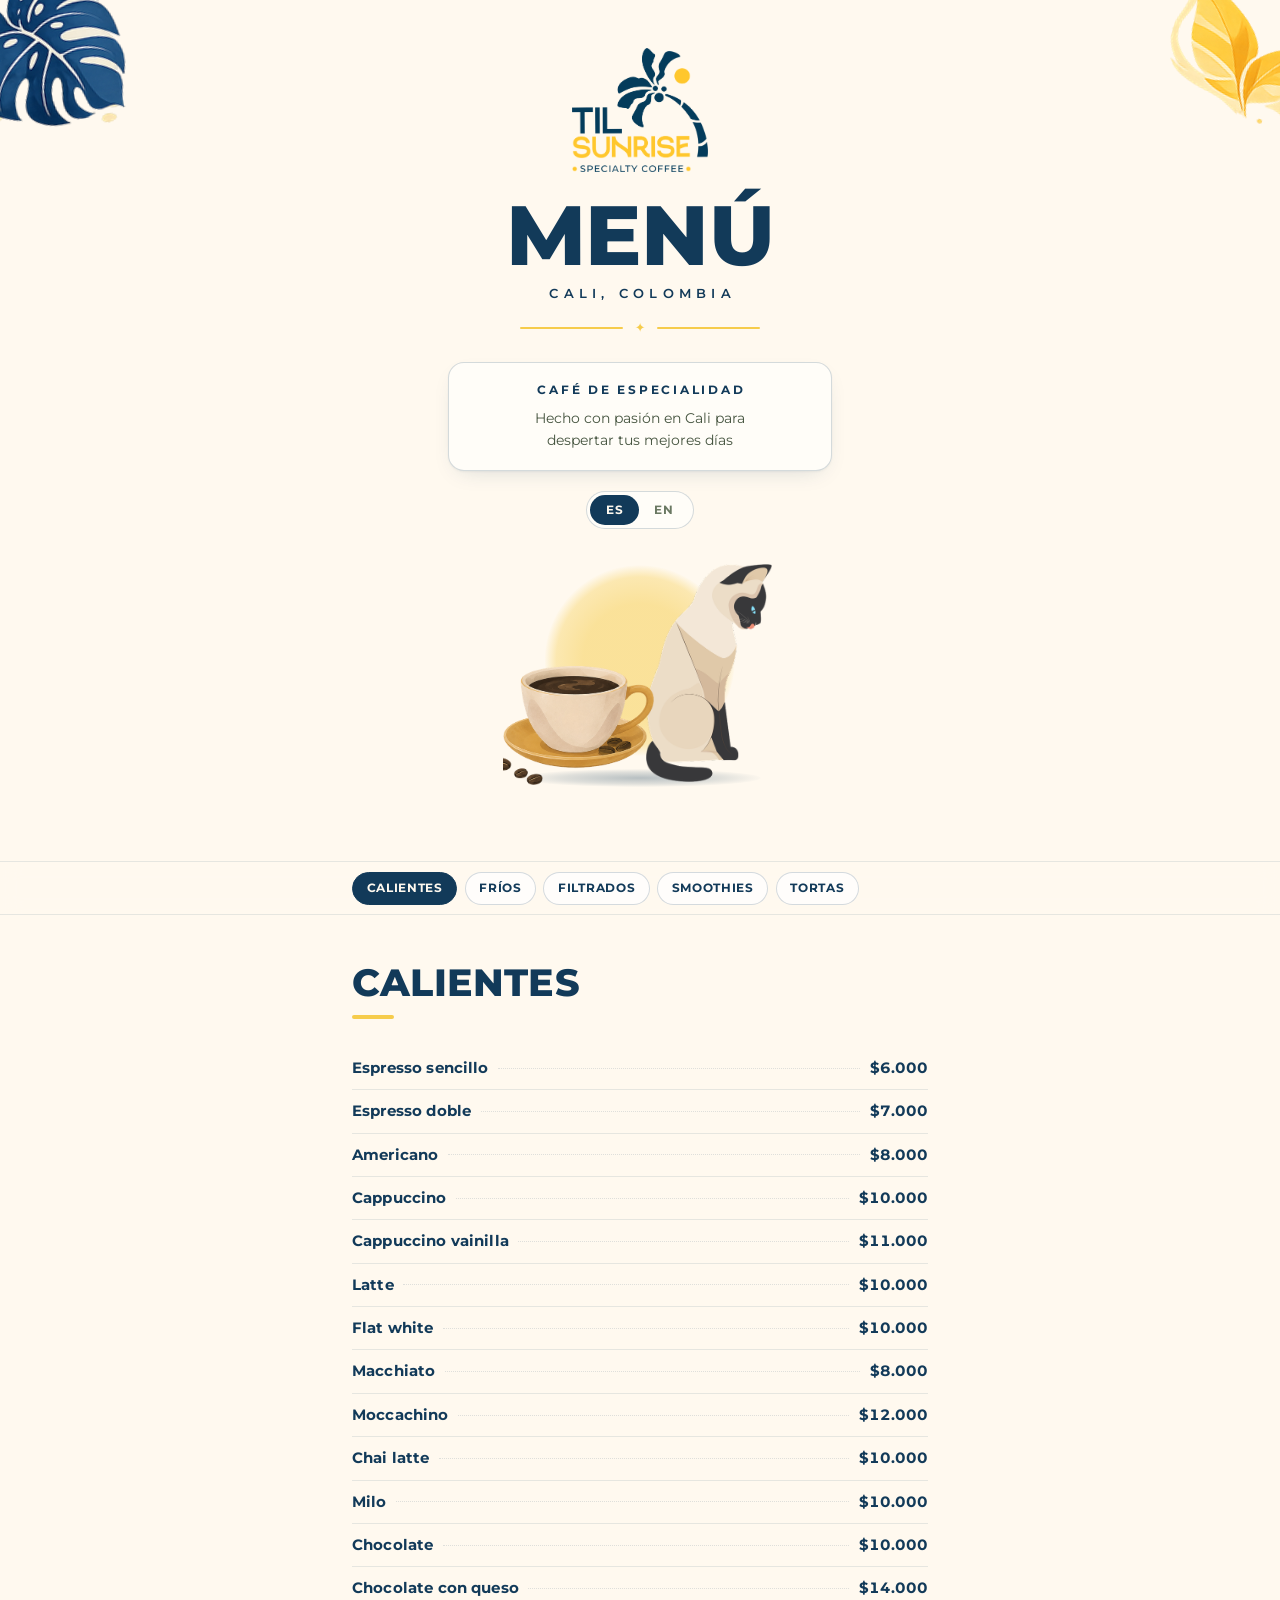
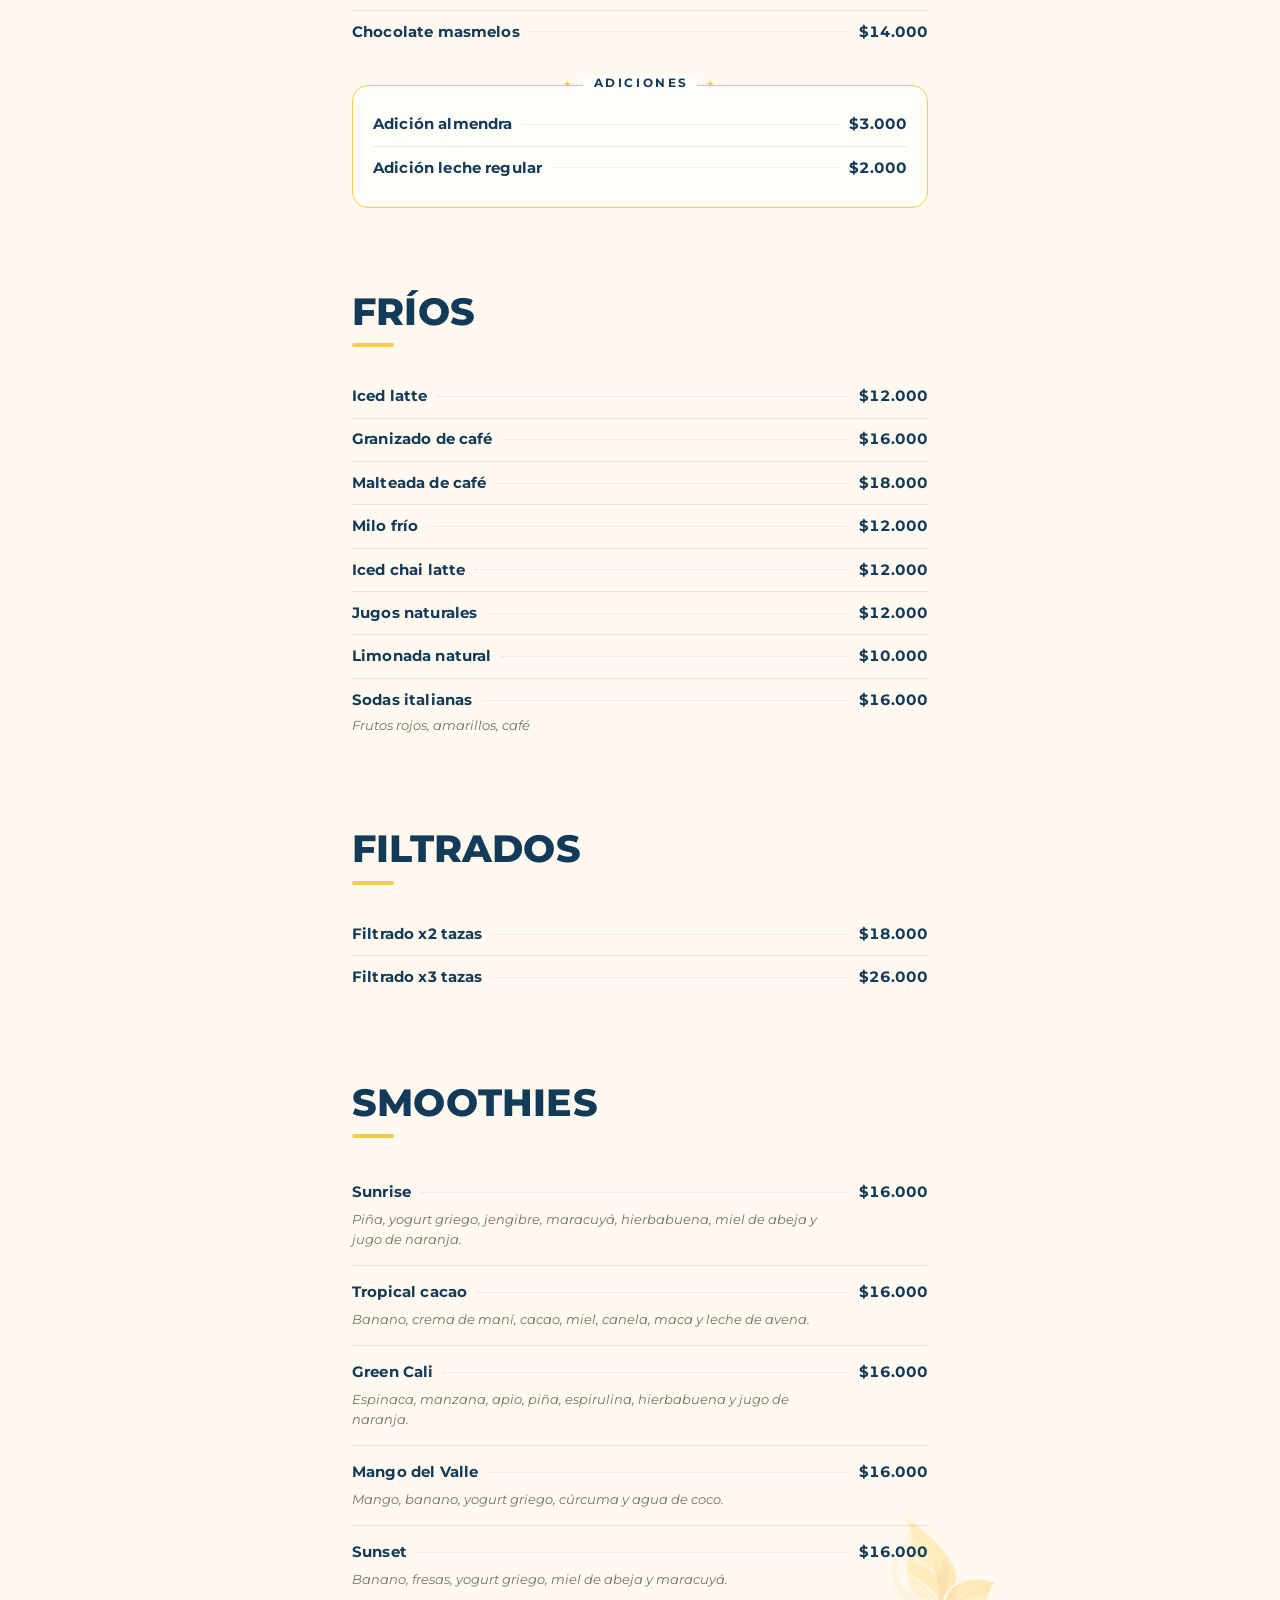
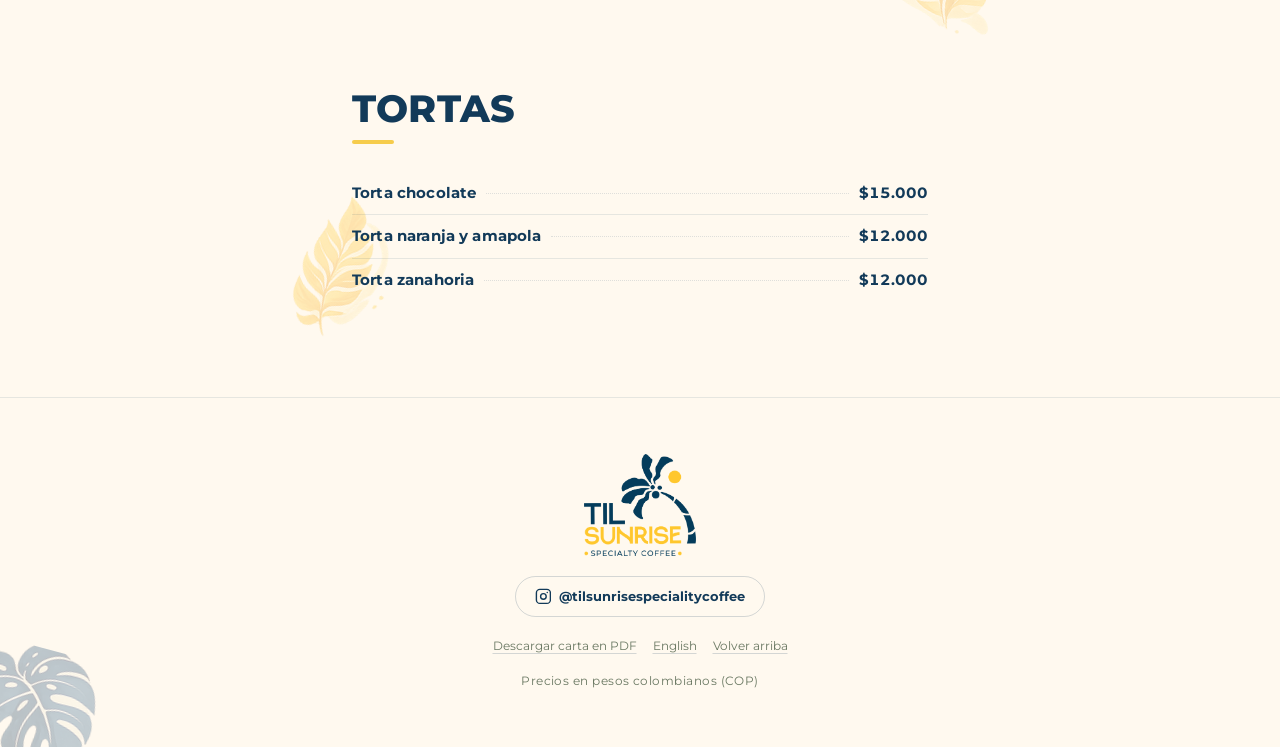
==== index.html @ dd0875f4 "feat: el gato pasa a ser protagonista de la cabecera Estaba al 45% de opacidad detrás del texto de l" ====
<!doctype html>
<html lang="es">
<head>
<meta charset="utf-8">
<meta name="viewport" content="width=device-width, initial-scale=1, viewport-fit=cover">
<title>Menú | Til Sunrise Specialty Coffee — Cali, Colombia</title>
<meta name="description" content="Carta de Til Sunrise Specialty Coffee en Cali, Colombia: café de especialidad, bebidas frías, smoothies y tortas.">
<meta name="theme-color" content="#fff9ef" media="(prefers-color-scheme: light)">
<meta name="theme-color" content="#0b2439" media="(prefers-color-scheme: dark)">
<meta name="color-scheme" content="light dark">

<link rel="canonical" href="https://tilsunrisehostel-arch.github.io/menu/">
<link rel="alternate" hreflang="es" href="https://tilsunrisehostel-arch.github.io/menu/">
<link rel="alternate" hreflang="en" href="https://tilsunrisehostel-arch.github.io/menu/en.html">
<link rel="alternate" hreflang="x-default" href="https://tilsunrisehostel-arch.github.io/menu/">

<meta property="og:type" content="website">
<meta property="og:site_name" content="Til Sunrise Specialty Coffee">
<meta property="og:title" content="Menú | Til Sunrise Specialty Coffee — Cali, Colombia">
<meta property="og:description" content="Carta de Til Sunrise Specialty Coffee en Cali, Colombia: café de especialidad, bebidas frías, smoothies y tortas.">
<meta property="og:url" content="https://tilsunrisehostel-arch.github.io/menu/">
<meta property="og:image" content="https://tilsunrisehostel-arch.github.io/menu/assets/og.png">
<meta property="og:image:width" content="1200">
<meta property="og:image:height" content="630">
<meta property="og:locale" content="es_CO">
<meta name="twitter:card" content="summary_large_image">

<link rel="icon" href="assets/favicon-32.png" sizes="32x32" type="image/png">
<link rel="apple-touch-icon" href="assets/apple-touch-icon.png">
<link rel="manifest" href="manifest.webmanifest">

<link rel="preload" href="assets/fonts/montserrat-latin.woff2" as="font" type="font/woff2" crossorigin>
<link rel="stylesheet" href="assets/menu.css">
<script type="application/ld+json">{"@context":"https://schema.org","@type":"CafeOrCoffeeShop","name":"Til Sunrise Specialty Coffee","servesCuisine":"Coffee","address":{"@type":"PostalAddress","addressLocality":"Cali","addressCountry":"CO"},"sameAs":["https://www.instagram.com/tilsunrisespecialitycoffee/"],"hasMenu":{"@type":"Menu","inLanguage":"es","hasMenuSection":[{"@type":"MenuSection","name":"Calientes","hasMenuItem":[{"@type":"MenuItem","name":"Espresso sencillo","offers":{"@type":"Offer","price":"6000","priceCurrency":"COP"}},{"@type":"MenuItem","name":"Espresso doble","offers":{"@type":"Offer","price":"7000","priceCurrency":"COP"}},{"@type":"MenuItem","name":"Americano","offers":{"@type":"Offer","price":"8000","priceCurrency":"COP"}},{"@type":"MenuItem","name":"Cappuccino","offers":{"@type":"Offer","price":"10000","priceCurrency":"COP"}},{"@type":"MenuItem","name":"Cappuccino vainilla","offers":{"@type":"Offer","price":"11000","priceCurrency":"COP"}},{"@type":"MenuItem","name":"Latte","offers":{"@type":"Offer","price":"10000","priceCurrency":"COP"}},{"@type":"MenuItem","name":"Flat white","offers":{"@type":"Offer","price":"10000","priceCurrency":"COP"}},{"@type":"MenuItem","name":"Macchiato","offers":{"@type":"Offer","price":"8000","priceCurrency":"COP"}},{"@type":"MenuItem","name":"Moccachino","offers":{"@type":"Offer","price":"12000","priceCurrency":"COP"}},{"@type":"MenuItem","name":"Chai latte","offers":{"@type":"Offer","price":"10000","priceCurrency":"COP"}},{"@type":"MenuItem","name":"Milo","offers":{"@type":"Offer","price":"10000","priceCurrency":"COP"}},{"@type":"MenuItem","name":"Chocolate","offers":{"@type":"Offer","price":"10000","priceCurrency":"COP"}},{"@type":"MenuItem","name":"Chocolate con queso","offers":{"@type":"Offer","price":"14000","priceCurrency":"COP"}},{"@type":"MenuItem","name":"Chocolate masmelos","offers":{"@type":"Offer","price":"14000","priceCurrency":"COP"}}]},{"@type":"MenuSection","name":"Fríos","hasMenuItem":[{"@type":"MenuItem","name":"Iced latte","offers":{"@type":"Offer","price":"12000","priceCurrency":"COP"}},{"@type":"MenuItem","name":"Granizado de café","offers":{"@type":"Offer","price":"16000","priceCurrency":"COP"}},{"@type":"MenuItem","name":"Malteada de café","offers":{"@type":"Offer","price":"18000","priceCurrency":"COP"}},{"@type":"MenuItem","name":"Milo frío","offers":{"@type":"Offer","price":"12000","priceCurrency":"COP"}},{"@type":"MenuItem","name":"Iced chai latte","offers":{"@type":"Offer","price":"12000","priceCurrency":"COP"}},{"@type":"MenuItem","name":"Jugos naturales","offers":{"@type":"Offer","price":"12000","priceCurrency":"COP"}},{"@type":"MenuItem","name":"Limonada natural","offers":{"@type":"Offer","price":"10000","priceCurrency":"COP"}},{"@type":"MenuItem","name":"Sodas italianas","description":"Frutos rojos, amarillos, café","offers":{"@type":"Offer","price":"16000","priceCurrency":"COP"}}]},{"@type":"MenuSection","name":"Filtrados","hasMenuItem":[{"@type":"MenuItem","name":"Filtrado x2 tazas","offers":{"@type":"Offer","price":"18000","priceCurrency":"COP"}},{"@type":"MenuItem","name":"Filtrado x3 tazas","offers":{"@type":"Offer","price":"26000","priceCurrency":"COP"}}]},{"@type":"MenuSection","name":"Smoothies","hasMenuItem":[{"@type":"MenuItem","name":"Sunrise","description":"Piña, yogurt griego, jengibre, maracuyá, hierbabuena, miel de abeja y jugo de naranja.","offers":{"@type":"Offer","price":"16000","priceCurrency":"COP"}},{"@type":"MenuItem","name":"Tropical cacao","description":"Banano, crema de maní, cacao, miel, canela, maca y leche de avena.","offers":{"@type":"Offer","price":"16000","priceCurrency":"COP"}},{"@type":"MenuItem","name":"Green Cali","description":"Espinaca, manzana, apio, piña, espirulina, hierbabuena y jugo de naranja.","offers":{"@type":"Offer","price":"16000","priceCurrency":"COP"}},{"@type":"MenuItem","name":"Mango del Valle","description":"Mango, banano, yogurt griego, cúrcuma y agua de coco.","offers":{"@type":"Offer","price":"16000","priceCurrency":"COP"}},{"@type":"MenuItem","name":"Sunset","description":"Banano, fresas, yogurt griego, miel de abeja y maracuyá.","offers":{"@type":"Offer","price":"16000","priceCurrency":"COP"}}]},{"@type":"MenuSection","name":"Tortas","hasMenuItem":[{"@type":"MenuItem","name":"Torta chocolate","offers":{"@type":"Offer","price":"15000","priceCurrency":"COP"}},{"@type":"MenuItem","name":"Torta naranja y amapola","offers":{"@type":"Offer","price":"12000","priceCurrency":"COP"}},{"@type":"MenuItem","name":"Torta zanahoria","offers":{"@type":"Offer","price":"12000","priceCurrency":"COP"}}]}]}}</script>
</head>
<body>
<a class="skip" href="#menu">Ir al menú</a>

<header class="hero" id="top">
  <img class="art hero__art--tl" src="assets/leaf-navy.png" alt="" aria-hidden="true" decoding="async">
  <img class="art hero__art--tr" src="assets/leaf-gold2.png" alt="" aria-hidden="true" decoding="async">

  <div class="wrap hero__inner">
    <picture>
      <source srcset="assets/logo-dark.png" media="(prefers-color-scheme: dark)">
      <img class="hero__logo" src="assets/logo.png" width="707" height="643"
           alt="Til Sunrise Specialty Coffee" fetchpriority="high" decoding="async">
    </picture>

    <h1 class="wordmark">Menú
      <span class="wordmark__sub">CALI, COLOMBIA</span>
    </h1>

    <p class="star-rule" aria-hidden="true"><span>✦</span></p>

    <div class="tagline">
      <p class="tagline__title">CAFÉ DE ESPECIALIDAD</p>
      <p class="tagline__body">Hecho con pasión en Cali para despertar tus mejores días</p>
    </div>

    <div class="langbar">
      <nav class="langtoggle" aria-label="Idioma">
          <a href="index.html" aria-current="true" lang="es">ES</a>
          <a href="en.html" lang="en">EN</a>
      </nav>
    </div>

    <div class="catscene">
      <span class="catscene__sun" aria-hidden="true"></span>
      <span class="catscene__ground" aria-hidden="true"></span>
      <img class="catscene__cat" src="assets/cat.png" width="297" height="513"
           alt="Ilustración de un gato siamés sentado junto a una taza de café" decoding="async">
      <img class="catscene__cup" src="assets/cup.png" width="399" height="313"
           alt="" aria-hidden="true" decoding="async">
    </div>
  </div>
</header>

<nav class="sectionnav" aria-label="Secciones del menú">
  <div class="wrap">
    <div class="sectionnav__scroll">
            <a href="#calientes">Calientes</a>
            <a href="#frios">Fríos</a>
            <a href="#filtrados">Filtrados</a>
            <a href="#smoothies">Smoothies</a>
            <a href="#tortas">Tortas</a>
    </div>
  </div>
</nav>

<main id="menu">
  <div class="wrap">

      <section class="section" id="calientes" aria-labelledby="calientes-title">
        <div class="section__head">
          <h2 class="section__title" id="calientes-title">Calientes</h2>
        </div>
        <ul class="items">
        <li class="item">
          <p class="item__row">
            <span class="item__name">Espresso sencillo</span>
            <span class="item__leader" aria-hidden="true"></span>
            <span class="item__price">$6.000</span>
          </p>
        </li>
        <li class="item">
          <p class="item__row">
            <span class="item__name">Espresso doble</span>
            <span class="item__leader" aria-hidden="true"></span>
            <span class="item__price">$7.000</span>
          </p>
        </li>
        <li class="item">
          <p class="item__row">
            <span class="item__name">Americano</span>
            <span class="item__leader" aria-hidden="true"></span>
            <span class="item__price">$8.000</span>
          </p>
        </li>
        <li class="item">
          <p class="item__row">
            <span class="item__name">Cappuccino</span>
            <span class="item__leader" aria-hidden="true"></span>
            <span class="item__price">$10.000</span>
          </p>
        </li>
        <li class="item">
          <p class="item__row">
            <span class="item__name">Cappuccino vainilla</span>
            <span class="item__leader" aria-hidden="true"></span>
            <span class="item__price">$11.000</span>
          </p>
        </li>
        <li class="item">
          <p class="item__row">
            <span class="item__name">Latte</span>
            <span class="item__leader" aria-hidden="true"></span>
            <span class="item__price">$10.000</span>
          </p>
        </li>
        <li class="item">
          <p class="item__row">
            <span class="item__name">Flat white</span>
            <span class="item__leader" aria-hidden="true"></span>
            <span class="item__price">$10.000</span>
          </p>
        </li>
        <li class="item">
          <p class="item__row">
            <span class="item__name">Macchiato</span>
            <span class="item__leader" aria-hidden="true"></span>
            <span class="item__price">$8.000</span>
          </p>
        </li>
        <li class="item">
          <p class="item__row">
            <span class="item__name">Moccachino</span>
            <span class="item__leader" aria-hidden="true"></span>
            <span class="item__price">$12.000</span>
          </p>
        </li>
        <li class="item">
          <p class="item__row">
            <span class="item__name">Chai latte</span>
            <span class="item__leader" aria-hidden="true"></span>
            <span class="item__price">$10.000</span>
          </p>
        </li>
        <li class="item">
          <p class="item__row">
            <span class="item__name">Milo</span>
            <span class="item__leader" aria-hidden="true"></span>
            <span class="item__price">$10.000</span>
          </p>
        </li>
        <li class="item">
          <p class="item__row">
            <span class="item__name">Chocolate</span>
            <span class="item__leader" aria-hidden="true"></span>
            <span class="item__price">$10.000</span>
          </p>
        </li>
        <li class="item">
          <p class="item__row">
            <span class="item__name">Chocolate con queso</span>
            <span class="item__leader" aria-hidden="true"></span>
            <span class="item__price">$14.000</span>
          </p>
        </li>
        <li class="item">
          <p class="item__row">
            <span class="item__name">Chocolate masmelos</span>
            <span class="item__leader" aria-hidden="true"></span>
            <span class="item__price">$14.000</span>
          </p>
        </li>
        </ul>
        <div class="box">
          <p class="box__title"><span>Adiciones</span></p>
          <ul class="items">
        <li class="item">
          <p class="item__row">
            <span class="item__name">Adición almendra</span>
            <span class="item__leader" aria-hidden="true"></span>
            <span class="item__price">$3.000</span>
          </p>
        </li>
        <li class="item">
          <p class="item__row">
            <span class="item__name">Adición leche regular</span>
            <span class="item__leader" aria-hidden="true"></span>
            <span class="item__price">$2.000</span>
          </p>
        </li>
          </ul>
        </div>
      </section>

      <section class="section" id="frios" aria-labelledby="frios-title">
        <div class="section__head">
          <h2 class="section__title" id="frios-title">Fríos</h2>
        </div>
        <ul class="items">
        <li class="item">
          <p class="item__row">
            <span class="item__name">Iced latte</span>
            <span class="item__leader" aria-hidden="true"></span>
            <span class="item__price">$12.000</span>
          </p>
        </li>
        <li class="item">
          <p class="item__row">
            <span class="item__name">Granizado de café</span>
            <span class="item__leader" aria-hidden="true"></span>
            <span class="item__price">$16.000</span>
          </p>
        </li>
        <li class="item">
          <p class="item__row">
            <span class="item__name">Malteada de café</span>
            <span class="item__leader" aria-hidden="true"></span>
            <span class="item__price">$18.000</span>
          </p>
        </li>
        <li class="item">
          <p class="item__row">
            <span class="item__name">Milo frío</span>
            <span class="item__leader" aria-hidden="true"></span>
            <span class="item__price">$12.000</span>
          </p>
        </li>
        <li class="item">
          <p class="item__row">
            <span class="item__name">Iced chai latte</span>
            <span class="item__leader" aria-hidden="true"></span>
            <span class="item__price">$12.000</span>
          </p>
        </li>
        <li class="item">
          <p class="item__row">
            <span class="item__name">Jugos naturales</span>
            <span class="item__leader" aria-hidden="true"></span>
            <span class="item__price">$12.000</span>
          </p>
        </li>
        <li class="item">
          <p class="item__row">
            <span class="item__name">Limonada natural</span>
            <span class="item__leader" aria-hidden="true"></span>
            <span class="item__price">$10.000</span>
          </p>
        </li>
        <li class="item">
          <p class="item__row">
            <span class="item__name">Sodas italianas</span>
            <span class="item__leader" aria-hidden="true"></span>
            <span class="item__price">$16.000</span>
          </p>
          <p class="item__desc">Frutos rojos, amarillos, café</p>
        </li>
        </ul>
      </section>

      <section class="section" id="filtrados" aria-labelledby="filtrados-title">
        <div class="section__head">
          <h2 class="section__title" id="filtrados-title">Filtrados</h2>
        </div>
        <ul class="items">
        <li class="item">
          <p class="item__row">
            <span class="item__name">Filtrado x2 tazas</span>
            <span class="item__leader" aria-hidden="true"></span>
            <span class="item__price">$18.000</span>
          </p>
        </li>
        <li class="item">
          <p class="item__row">
            <span class="item__name">Filtrado x3 tazas</span>
            <span class="item__leader" aria-hidden="true"></span>
            <span class="item__price">$26.000</span>
          </p>
        </li>
        </ul>
      </section>

      <section class="section" id="smoothies" aria-labelledby="smoothies-title">
        <img class="art section__art section__art--leaf-r" src="assets/leaf-gold2.png" alt="" aria-hidden="true" loading="lazy" decoding="async">
        <div class="section__head">
          <h2 class="section__title" id="smoothies-title">Smoothies</h2>
        </div>
        <ul class="items items--stacked">
        <li class="item">
          <p class="item__row">
            <span class="item__name">Sunrise</span>
            <span class="item__leader" aria-hidden="true"></span>
            <span class="item__price">$16.000</span>
          </p>
          <p class="item__desc">Piña, yogurt griego, jengibre, maracuyá, hierbabuena, miel de abeja y jugo de naranja.</p>
        </li>
        <li class="item">
          <p class="item__row">
            <span class="item__name">Tropical cacao</span>
            <span class="item__leader" aria-hidden="true"></span>
            <span class="item__price">$16.000</span>
          </p>
          <p class="item__desc">Banano, crema de maní, cacao, miel, canela, maca y leche de avena.</p>
        </li>
        <li class="item">
          <p class="item__row">
            <span class="item__name">Green Cali</span>
            <span class="item__leader" aria-hidden="true"></span>
            <span class="item__price">$16.000</span>
          </p>
          <p class="item__desc">Espinaca, manzana, apio, piña, espirulina, hierbabuena y jugo de naranja.</p>
        </li>
        <li class="item">
          <p class="item__row">
            <span class="item__name">Mango del Valle</span>
            <span class="item__leader" aria-hidden="true"></span>
            <span class="item__price">$16.000</span>
          </p>
          <p class="item__desc">Mango, banano, yogurt griego, cúrcuma y agua de coco.</p>
        </li>
        <li class="item">
          <p class="item__row">
            <span class="item__name">Sunset</span>
            <span class="item__leader" aria-hidden="true"></span>
            <span class="item__price">$16.000</span>
          </p>
          <p class="item__desc">Banano, fresas, yogurt griego, miel de abeja y maracuyá.</p>
        </li>
        </ul>
      </section>

      <section class="section" id="tortas" aria-labelledby="tortas-title">
        <img class="art section__art section__art--leaf" src="assets/leaf-gold.png" alt="" aria-hidden="true" loading="lazy" decoding="async">
        <div class="section__head">
          <h2 class="section__title" id="tortas-title">Tortas</h2>
        </div>
        <ul class="items">
        <li class="item">
          <p class="item__row">
            <span class="item__name">Torta chocolate</span>
            <span class="item__leader" aria-hidden="true"></span>
            <span class="item__price">$15.000</span>
          </p>
        </li>
        <li class="item">
          <p class="item__row">
            <span class="item__name">Torta naranja y amapola</span>
            <span class="item__leader" aria-hidden="true"></span>
            <span class="item__price">$12.000</span>
          </p>
        </li>
        <li class="item">
          <p class="item__row">
            <span class="item__name">Torta zanahoria</span>
            <span class="item__leader" aria-hidden="true"></span>
            <span class="item__price">$12.000</span>
          </p>
        </li>
        </ul>
      </section>

  </div>
</main>

<footer class="footer">
  <img class="art footer__art" src="assets/leaf-navy.png" alt="" aria-hidden="true" loading="lazy" decoding="async">
  <div class="wrap footer__inner">
    <picture>
      <source srcset="assets/logo-dark.png" media="(prefers-color-scheme: dark)">
      <img class="footer__logo" src="assets/logo.png" width="707" height="643"
           alt="Til Sunrise Specialty Coffee" loading="lazy" decoding="async">
    </picture>

    <a class="ig" href="https://www.instagram.com/tilsunrisespecialitycoffee/" rel="noopener">
      <svg viewBox="0 0 24 24" fill="none" stroke="currentColor" stroke-width="2" stroke-linecap="round" stroke-linejoin="round" aria-hidden="true"><rect x="2" y="2" width="20" height="20" rx="5"/><circle cx="12" cy="12" r="4"/><circle cx="17.5" cy="6.5" r="1.1" fill="currentColor" stroke="none"/></svg><span>@tilsunrisespecialitycoffee</span>
    </a>

    <p class="footer__links">
      <a href="menu.pdf">Descargar carta en PDF</a>
      <a href="en.html" lang="en">English</a>
      <a href="#top">Volver arriba</a>
    </p>

    <p class="footer__note">Precios en pesos colombianos (COP)</p>
  </div>
</footer>

<script src="assets/menu.js" defer></script>
</body>
</html>
---- assets/menu.css ----
/* ==========================================================================
   Til Sunrise Specialty Coffee — menú digital
   Paleta tomada directamente del PDF original de la carta.
   ========================================================================== */

@font-face {
  font-family: 'Montserrat';
  font-style: normal;
  font-weight: 400 800;
  font-display: swap;
  src: url('fonts/montserrat-latin.woff2') format('woff2');
  unicode-range: U+0000-00FF, U+0131, U+0152-0153, U+02BB-02BC, U+02C6, U+02DA,
    U+02DC, U+0304, U+0308, U+0329, U+2000-206F, U+20AC, U+2122, U+2191, U+2193,
    U+2212, U+2215, U+FEFF, U+FFFD;
}
@font-face {
  font-family: 'Montserrat';
  font-style: normal;
  font-weight: 400 800;
  font-display: swap;
  src: url('fonts/montserrat-latin-ext.woff2') format('woff2');
  unicode-range: U+0100-02BA, U+02BD-02C5, U+02C7-02CC, U+02CE-02D7, U+02DD-02FF,
    U+0304, U+0308, U+0329, U+1D00-1DBF, U+1E00-1E9F, U+1EF2-1EFF, U+2020,
    U+20A0-20AB, U+20AD-20C0, U+2113, U+2C60-2C7F, U+A720-A7FF;
}
@font-face {
  font-family: 'Montserrat';
  font-style: italic;
  font-weight: 400 500;
  font-display: swap;
  src: url('fonts/montserrat-italic-latin.woff2') format('woff2');
  unicode-range: U+0000-00FF, U+0131, U+0152-0153, U+02BB-02BC, U+02C6, U+02DA,
    U+02DC, U+0304, U+0308, U+0329, U+2000-206F, U+20AC, U+2122, U+2191, U+2193,
    U+2212, U+2215, U+FEFF, U+FFFD;
}
@font-face {
  font-family: 'Montserrat';
  font-style: italic;
  font-weight: 400 500;
  font-display: swap;
  src: url('fonts/montserrat-italic-latin-ext.woff2') format('woff2');
  unicode-range: U+0100-02BA, U+02BD-02C5, U+02C7-02CC, U+02CE-02D7, U+02DD-02FF,
    U+0304, U+0308, U+0329, U+1D00-1DBF, U+1E00-1E9F, U+1EF2-1EFF, U+2020,
    U+20A0-20AB, U+20AD-20C0, U+2113, U+2C60-2C7F, U+A720-A7FF;
}

/* --- Tokens ------------------------------------------------------------- */

:root {
  --cream: #fff9ef;
  --cream-sunk: #fdf3e0;
  --navy: #123a59;
  --navy-deep: #0d2b42;
  --ink: #45543f;
  --ink-soft: #6a7862;
  --gold: #f6cc4b;
  --gold-deep: #c98f05;

  --bg: var(--cream);
  --surface: #fffdf8;
  --heading: var(--navy);
  --text: var(--ink);
  --muted: var(--ink-soft);
  --price: var(--navy);
  --rule: rgba(18, 58, 89, 0.18);
  --rule-soft: rgba(18, 58, 89, 0.1);
  --accent: var(--gold);
  --accent-text: var(--gold-deep);
  --chip-bg: rgba(255, 255, 255, 0.72);
  --shadow: 0 1px 2px rgba(18, 58, 89, 0.05), 0 8px 24px -12px rgba(18, 58, 89, 0.22);
  --art-opacity: 1;

  /* sol naciente y sombra de la escena del gato */
  --sun-core: rgba(246, 204, 75, 0.52);
  --sun-edge: rgba(246, 204, 75, 0.38);
  --scene-shadow: rgba(18, 58, 89, 0.3);

  --wrap: 40rem;
  --pad: clamp(1.15rem, 5vw, 2rem);
}

@media (prefers-color-scheme: dark) {
  :root:not([data-theme='light']) {
    --bg: #0b2439;
    --surface: #10314c;
    --heading: #fdf2d9;
    --text: #dfd3bb;
    --muted: #a8a08c;
    --price: #fdf2d9;
    --rule: rgba(246, 204, 75, 0.28);
    --rule-soft: rgba(246, 204, 75, 0.14);
    --accent: var(--gold);
    --accent-text: var(--gold);
    --chip-bg: rgba(255, 255, 255, 0.06);
    --shadow: 0 1px 2px rgba(0, 0, 0, 0.3), 0 10px 30px -14px rgba(0, 0, 0, 0.7);
    --art-opacity: 0.85;

    --sun-core: rgba(246, 204, 75, 0.34);
    --sun-edge: rgba(246, 204, 75, 0.2);
    --scene-shadow: rgba(0, 0, 0, 0.45);
  }
}

*,
*::before,
*::after {
  box-sizing: border-box;
}

html {
  -webkit-text-size-adjust: 100%;
  scroll-behavior: smooth;
  scroll-padding-top: 5.5rem;
}

@media (prefers-reduced-motion: reduce) {
  html { scroll-behavior: auto; }
  *, *::before, *::after {
    animation-duration: 0.01ms !important;
    animation-iteration-count: 1 !important;
    transition-duration: 0.01ms !important;
  }
}

body {
  margin: 0;
  background: var(--bg);
  color: var(--text);
  font-family: 'Montserrat', ui-sans-serif, system-ui, -apple-system, 'Segoe UI',
    Roboto, 'Helvetica Neue', Arial, sans-serif;
  font-size: 1rem;
  line-height: 1.5;
  overflow-x: hidden;
  -webkit-font-smoothing: antialiased;
  text-rendering: optimizeLegibility;
}

img { max-width: 100%; height: auto; display: block; }

a { color: inherit; }

.skip {
  position: absolute;
  left: -9999px;
  top: 0;
  z-index: 100;
  padding: 0.75rem 1rem;
  background: var(--navy);
  color: var(--cream);
  border-radius: 0 0 0.5rem 0;
  font-weight: 700;
}
.skip:focus { left: 0; }

:where(a, button, [tabindex]):focus-visible {
  outline: 2px solid var(--accent-text);
  outline-offset: 3px;
  border-radius: 0.35rem;
}

.wrap {
  width: 100%;
  max-width: var(--wrap);
  margin-inline: auto;
  padding-inline: var(--pad);
}

/* --- Decorative art ----------------------------------------------------- */

.art {
  position: absolute;
  pointer-events: none;
  user-select: none;
  z-index: 0;
  opacity: var(--art-opacity);
}

/* --- Hero --------------------------------------------------------------- */

.hero {
  position: relative;
  overflow: hidden;
  padding-block: clamp(1.75rem, 7vw, 3rem) clamp(1.5rem, 6vw, 2.5rem);
  text-align: center;
}

.hero__art--tl {
  top: -1rem;
  left: -2.75rem;
  width: clamp(7.5rem, 29vw, 10.5rem);
  transform: rotate(-9deg);
}
.hero__art--tr {
  top: -0.85rem;
  right: -2.35rem;
  width: clamp(6.5rem, 25vw, 9.5rem);
  transform: rotate(16deg) scaleX(-1);
}

.hero__inner { position: relative; z-index: 1; }

.hero__logo {
  width: clamp(6.5rem, 26vw, 8.5rem);
  margin-inline: auto;
  margin-bottom: clamp(1rem, 4vw, 1.5rem);
}

.wordmark {
  margin: 0;
  color: var(--heading);
  font-size: clamp(3.1rem, 17vw, 5.25rem);
  font-weight: 800;
  line-height: 0.95;
  letter-spacing: -0.005em;
  text-transform: uppercase;
}

.wordmark__sub {
  display: block;
  margin-top: 0.7rem;
  color: var(--heading);
  font-size: clamp(0.66rem, 2.9vw, 0.82rem);
  font-weight: 600;
  letter-spacing: 0.4em;
  text-indent: 0.4em;
  text-transform: uppercase;
}

.star-rule {
  display: flex;
  align-items: center;
  justify-content: center;
  gap: 0.7rem;
  margin: clamp(1rem, 4vw, 1.4rem) auto 0;
  max-width: 15rem;
  color: var(--accent);
}
.star-rule::before,
.star-rule::after {
  content: '';
  flex: 1;
  height: 2px;
  background: currentColor;
  border-radius: 2px;
}
.star-rule span { font-size: 0.8rem; line-height: 1; }

.tagline {
  margin: clamp(1.25rem, 5vw, 1.75rem) auto 0;
  max-width: 24rem;
  padding: 1.15rem 1.35rem;
  border: 1.5px solid var(--rule);
  border-radius: 1rem;
  background: var(--surface);
  box-shadow: var(--shadow);
}
.tagline__title {
  margin: 0 0 0.5rem;
  color: var(--heading);
  font-size: 0.72rem;
  font-weight: 700;
  letter-spacing: 0.24em;
  text-indent: 0.24em;
  text-transform: uppercase;
}
.tagline__body {
  margin: 0;
  color: var(--text);
  font-size: 0.9rem;
  line-height: 1.55;
  text-wrap: balance;
}

/* --- Language toggle ---------------------------------------------------- */

.langbar {
  display: flex;
  justify-content: center;
  padding-top: clamp(0.9rem, 4vw, 1.25rem);
}

.langtoggle {
  display: inline-flex;
  padding: 0.2rem;
  border: 1.5px solid var(--rule);
  border-radius: 999px;
  background: var(--surface);
  font-size: 0.72rem;
  font-weight: 700;
  letter-spacing: 0.1em;
}
.langtoggle a {
  padding: 0.4rem 0.95rem;
  border-radius: 999px;
  color: var(--muted);
  text-decoration: none;
  transition: background-color 0.18s ease, color 0.18s ease;
}
.langtoggle a:hover { color: var(--heading); }
.langtoggle a[aria-current='true'] {
  background: var(--navy);
  color: var(--cream);
}
@media (prefers-color-scheme: dark) {
  :root:not([data-theme='light']) .langtoggle a[aria-current='true'] {
    background: var(--gold);
    color: var(--navy-deep);
  }
}

/* --- El gato de la casa -------------------------------------------------
   El gato y la taza son la pareja que ya venía en el PDF original. Aquí se
   colocan delante de un sol naciente, que es de donde viene el nombre del
   café. Las medidas van en porcentaje sobre un contenedor con proporción
   fija, así la escena escala sin descuadrarse y sin mover el resto. */

.catscene {
  position: relative;
  width: min(15.5rem, 62vw);
  margin: clamp(1.5rem, 6vw, 2.25rem) auto 0;
  aspect-ratio: 5 / 4;
}

/* sol naciente */
.catscene__sun {
  position: absolute;
  left: 50%;
  bottom: 15%;
  width: 68%;
  aspect-ratio: 1;
  transform: translateX(-50%);
  border-radius: 50%;
  background: radial-gradient(
    circle at 50% 50%,
    var(--sun-core) 0%,
    var(--sun-core) 42%,
    var(--sun-edge) 62%,
    transparent 71%
  );
  z-index: 0;
}

/* En oscuro, un dorado translúcido sobre azul marino da un verde sucio.
   Así que el sol pasa a ser un aro nítido con un resplandor muy tenue. */
@media (prefers-color-scheme: dark) {
  :root:not([data-theme='light']) .catscene__sun {
    background: radial-gradient(
      circle at 50% 50%,
      rgba(255, 216, 130, 0.07) 0%,
      rgba(255, 216, 130, 0.03) 58%,
      transparent 71%
    );
    border: 0.14rem solid rgba(246, 204, 75, 0.72);
  }
}

/* sombra que apoya al gato y la taza en el suelo */
.catscene__ground {
  position: absolute;
  left: 50%;
  bottom: 1%;
  width: 86%;
  height: 8%;
  transform: translateX(-50%);
  border-radius: 50%;
  background: radial-gradient(
    ellipse at 50% 50%,
    var(--scene-shadow) 0%,
    color-mix(in srgb, var(--scene-shadow) 45%, transparent) 46%,
    transparent 73%
  );
  z-index: 1;
}

.catscene__cat {
  position: absolute;
  right: 3%;
  bottom: 3.5%;
  width: 45%;
  z-index: 2;
}

.catscene__cup {
  position: absolute;
  left: 1%;
  bottom: 2%;
  width: 54%;
  z-index: 3;
}

@media (min-width: 34rem) {
  .catscene { width: 17.5rem; }
}

/* --- Sticky section nav ------------------------------------------------- */

.sectionnav {
  position: sticky;
  top: 0;
  z-index: 20;
  margin-top: clamp(1.25rem, 5vw, 2rem);
  background: color-mix(in srgb, var(--bg) 88%, transparent);
  backdrop-filter: blur(10px);
  -webkit-backdrop-filter: blur(10px);
  border-block: 1px solid var(--rule-soft);
}

.sectionnav__scroll {
  display: flex;
  gap: 0.45rem;
  overflow-x: auto;
  scrollbar-width: none;
  padding-block: 0.6rem;
  scroll-snap-type: x proximity;
}
.sectionnav__scroll::-webkit-scrollbar { display: none; }

.sectionnav a {
  flex: none;
  scroll-snap-align: center;
  padding: 0.42rem 0.85rem;
  border: 1px solid var(--rule);
  border-radius: 999px;
  background: var(--chip-bg);
  color: var(--heading);
  font-size: 0.72rem;
  font-weight: 700;
  letter-spacing: 0.06em;
  text-decoration: none;
  text-transform: uppercase;
  white-space: nowrap;
  transition: background-color 0.18s ease, color 0.18s ease, border-color 0.18s ease;
}
.sectionnav a.is-active {
  background: var(--navy);
  border-color: var(--navy);
  color: var(--cream);
}
@media (prefers-color-scheme: dark) {
  :root:not([data-theme='light']) .sectionnav a.is-active {
    background: var(--gold);
    border-color: var(--gold);
    color: var(--navy-deep);
  }
}

/* --- Sections ----------------------------------------------------------- */

/* `clip` y no `hidden`: recorta las hojas que asoman por el borde derecho sin
   crear un contenedor de scroll (que rompería el desplazamiento suave). */
main {
  position: relative;
  overflow-x: clip;
}

.section {
  position: relative;
  padding-block: clamp(2rem, 8vw, 3rem);
}
.section + .section { padding-top: clamp(1.5rem, 6vw, 2.25rem); }

.section__head { position: relative; z-index: 1; }

.section__title {
  margin: 0;
  color: var(--heading);
  font-size: clamp(1.75rem, 8vw, 2.4rem);
  font-weight: 800;
  line-height: 1.05;
  letter-spacing: 0.005em;
  text-transform: uppercase;
}

.section__title::after {
  content: '';
  display: block;
  width: 2.6rem;
  height: 4px;
  margin-top: 0.7rem;
  background: var(--accent);
  border-radius: 4px;
}

.items {
  position: relative;
  z-index: 1;
  margin: clamp(1.25rem, 5vw, 1.75rem) 0 0;
  padding: 0;
  list-style: none;
}

.item { padding-block: 0.62rem; }
.item + .item { border-top: 1px solid var(--rule-soft); }

/* Fila sin envoltura: el nombre se parte solo, el precio nunca baja de línea. */
.item__row {
  display: flex;
  flex-wrap: nowrap;
  align-items: baseline;
  gap: 0.6rem;
  margin: 0;
}

/* El nombre se parte en varias líneas antes que empujar el precio hacia abajo. */
.item__name {
  flex: 0 1 auto;
  min-width: 0;
  color: var(--heading);
  font-size: 0.94rem;
  font-weight: 700;
  letter-spacing: 0.01em;
  text-wrap: pretty;
}

.item__leader {
  flex: 1 1 1.5rem;
  min-width: 1.5rem;
  align-self: center;
  height: 0;
  border-bottom: 1.5px dotted var(--rule);
  opacity: 0.75;
}

.item__price {
  margin-left: auto; /* si aun así se envuelve, el precio se queda a la derecha */
  color: var(--price);
  font-size: 0.94rem;
  font-weight: 700;
  font-variant-numeric: tabular-nums;
  white-space: nowrap;
}

.item__desc {
  margin: 0.28rem 0 0;
  color: var(--muted);
  font-size: 0.82rem;
  font-style: italic;
  line-height: 1.5;
}

/* Smoothies: name + price on one line, recipe underneath */
.items--stacked .item { padding-block: 0.95rem; }
.items--stacked .item__desc {
  margin-top: 0.4rem;
  max-width: 30rem;
}

/* Adiciones box */
.box {
  position: relative;
  z-index: 1;
  margin-top: clamp(1.5rem, 6vw, 2rem);
  padding: 0.4rem 1.25rem 1.1rem;
  border: 1.5px solid var(--accent);
  border-radius: 1rem;
  background: var(--surface);
}
.box__title {
  display: flex;
  align-items: center;
  justify-content: center;
  gap: 0.55rem;
  margin: 0;
  transform: translateY(-1.05rem);
  color: var(--heading);
  font-size: 0.72rem;
  font-weight: 700;
  letter-spacing: 0.22em;
  text-indent: 0.22em;
  text-transform: uppercase;
}
.box__title::before,
.box__title::after {
  content: '✦';
  color: var(--accent);
  font-size: 0.7rem;
  text-indent: 0;
}
.box__title span {
  padding-inline: 0.5rem;
  background: var(--surface);
}
.box .items { margin-top: -0.4rem; }

/* Section artwork */
.section__art { z-index: 0; }
.section__art--cup {
  top: 0.9rem;
  right: calc(var(--pad) * -0.3);
  width: clamp(5.5rem, 22vw, 8rem);
  opacity: calc(var(--art-opacity) * 0.95);
}
.section__art--leaf {
  bottom: 1.5rem;
  left: -2.5rem;
  width: clamp(5rem, 19vw, 7rem);
  opacity: calc(var(--art-opacity) * 0.32);
  transform: rotate(-24deg);
}
.section__art--leaf-r {
  bottom: 1.5rem;
  right: -2.5rem;
  width: clamp(5rem, 19vw, 7rem);
  opacity: calc(var(--art-opacity) * 0.3);
  transform: rotate(16deg) scaleX(-1);
}

@media (min-width: 34rem) {
  .section__art--leaf { left: -4.5rem; }
  .section__art--leaf-r { right: -4.5rem; }
}

/* --- Footer ------------------------------------------------------------- */

.footer {
  position: relative;
  overflow: hidden;
  margin-top: clamp(2rem, 8vw, 3rem);
  padding-block: clamp(2.25rem, 9vw, 3.5rem);
  border-top: 1px solid var(--rule-soft);
  text-align: center;
}

.footer__art {
  bottom: -1.25rem;
  left: -2.5rem;
  width: clamp(6rem, 24vw, 8.5rem);
  opacity: calc(var(--art-opacity) * 0.28);
  transform: rotate(15deg);
}

.footer__inner { position: relative; z-index: 1; }

.footer__logo {
  width: clamp(5.5rem, 22vw, 7rem);
  margin-inline: auto;
  margin-bottom: 1.25rem;
}

.ig {
  display: inline-flex;
  align-items: center;
  gap: 0.5rem;
  padding: 0.6rem 1.15rem;
  border: 1.5px solid var(--rule);
  border-radius: 999px;
  color: var(--heading);
  font-size: 0.82rem;
  font-weight: 700;
  text-decoration: none;
  transition: background-color 0.18s ease, border-color 0.18s ease;
}
.ig:hover { background: var(--chip-bg); border-color: var(--accent); }
.ig svg { width: 1.05rem; height: 1.05rem; flex: none; }

.footer__links {
  display: flex;
  flex-wrap: wrap;
  align-items: center;
  justify-content: center;
  gap: 0.4rem 1rem;
  margin-top: 1.25rem;
  font-size: 0.78rem;
}
.footer__links a {
  color: var(--muted);
  text-decoration-color: var(--rule);
  text-underline-offset: 3px;
}
.footer__links a:hover { color: var(--heading); }

.footer__note {
  margin: 1.1rem 0 0;
  color: var(--muted);
  font-size: 0.72rem;
  letter-spacing: 0.04em;
}

/* --- Print: a clean two-column card ------------------------------------- */

@media print {
  :root {
    --bg: #fff;
    --surface: #fff;
    --heading: #123a59;
    --text: #45543f;
    --muted: #6a7862;
    --price: #123a59;
    --rule: rgba(18, 58, 89, 0.3);
    --rule-soft: rgba(18, 58, 89, 0.18);
    --shadow: none;
    --wrap: 100%;
  }
  .langbar,
  .sectionnav,
  .footer__links,
  .skip { display: none !important; }
  .art { display: none !important; }
  /* el gato se queda, pero pequeño y sin el sol: gastaría tinta sin aportar */
  .catscene { width: 34mm; margin: 3mm auto 0; }
  .catscene__sun,
  .catscene__ground { display: none !important; }
  body { font-size: 10pt; }
  .hero { padding-block: 0 0.5rem; }
  main .wrap { max-width: none; padding-inline: 0; }
  main {
    column-count: 2;
    column-gap: 2rem;
  }
  .section {
    break-inside: avoid;
    padding-block: 0 1rem;
  }
  .section__title { font-size: 15pt; }
  .item { padding-block: 0.3rem; }
  .box { break-inside: avoid; }
  a { text-decoration: none; }
}
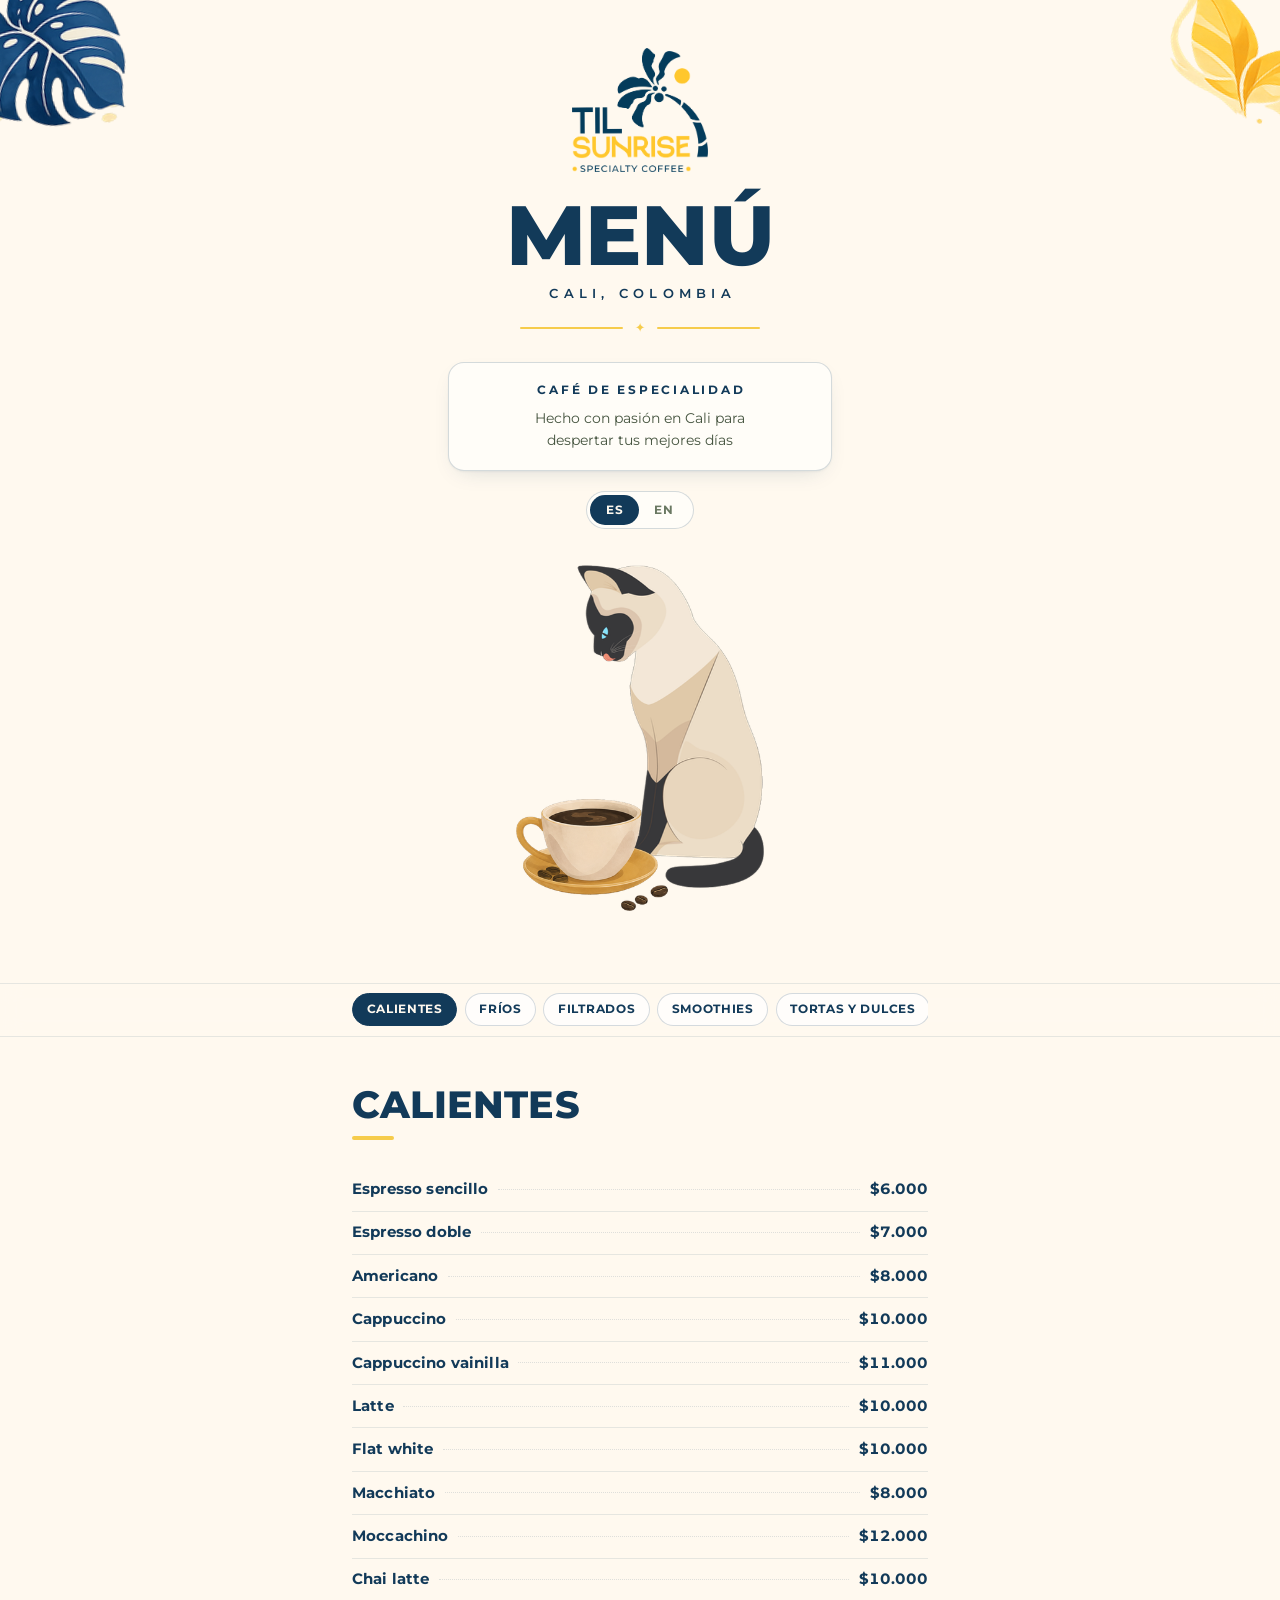
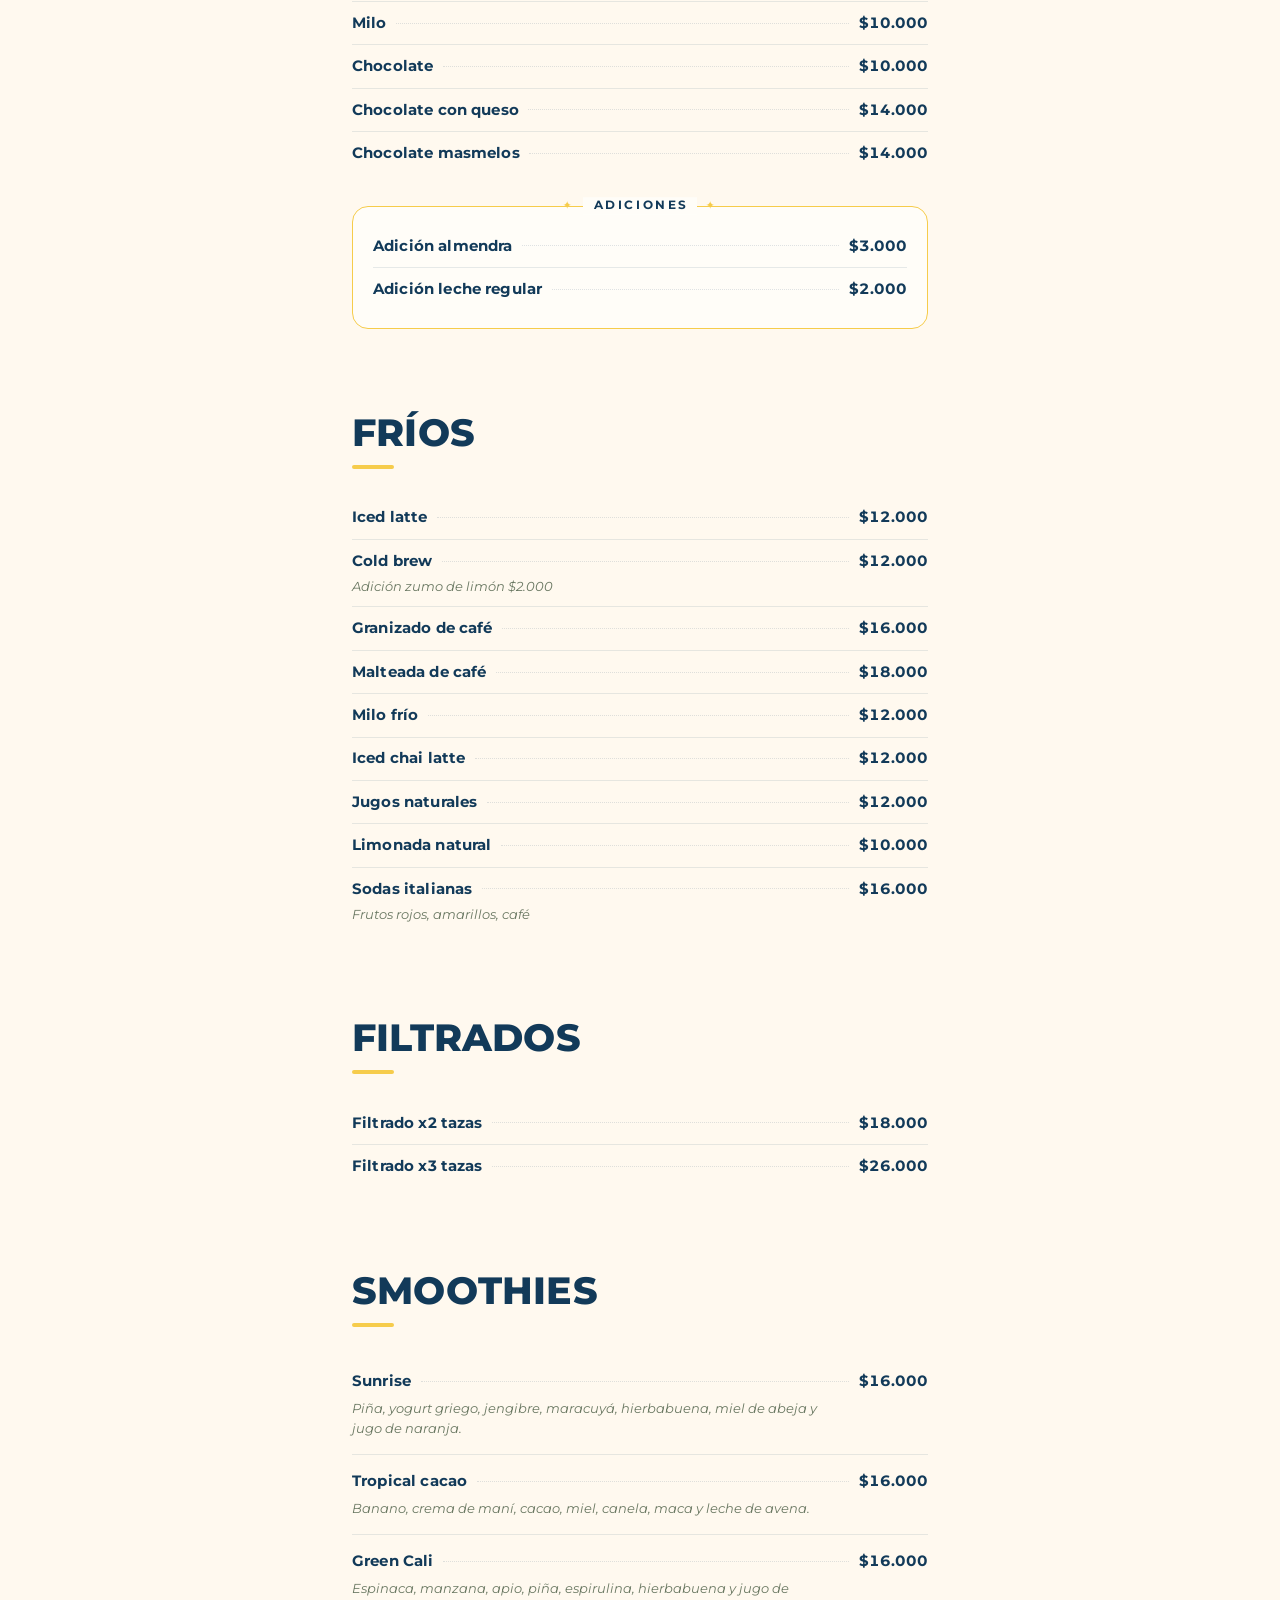
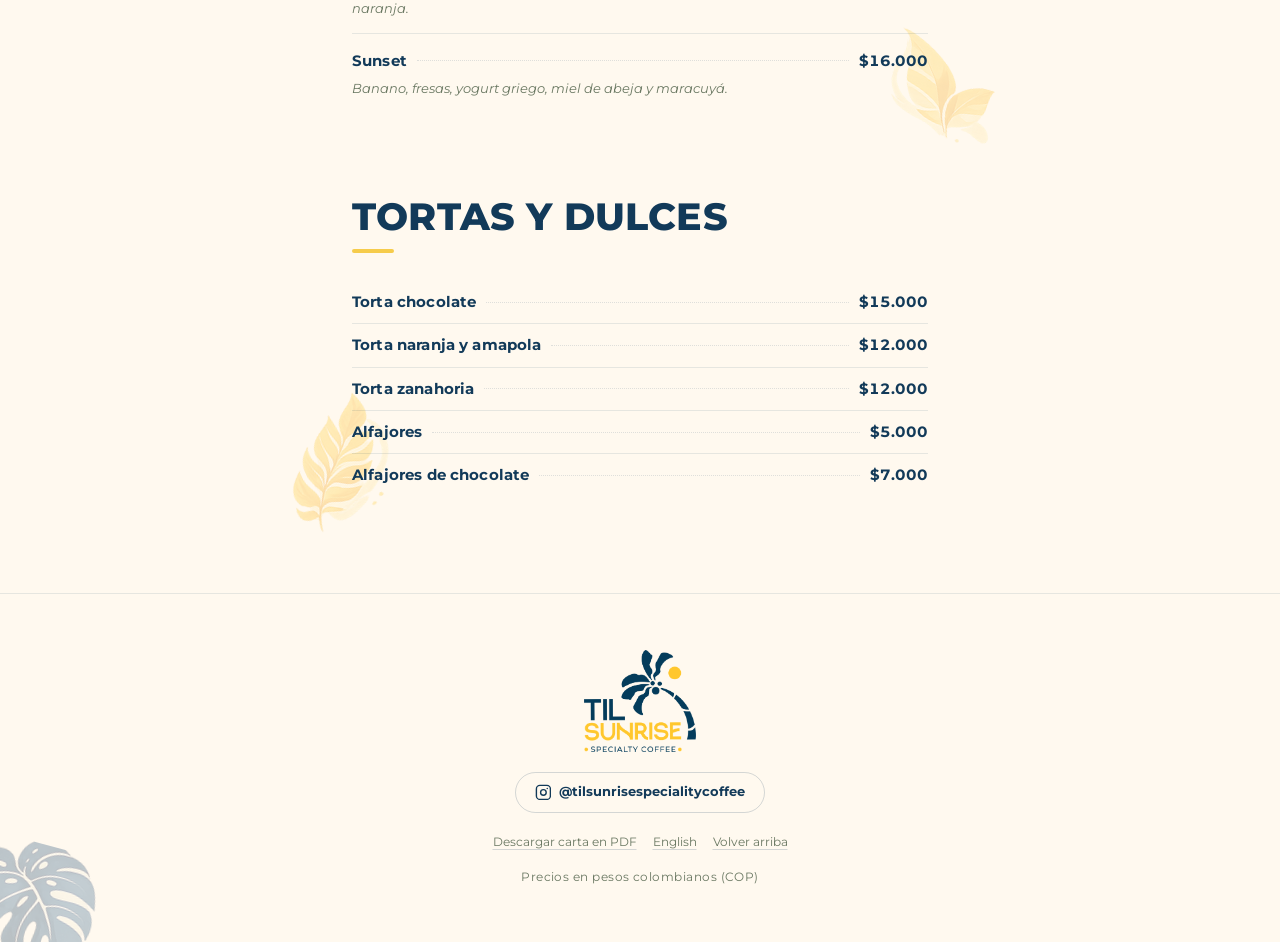
==== commit 6e161a94: "fix: el gato y la taza salen tal cual la carta + platos nuevos La escena estaba montada a ojo: la ta" ====
--- a/index.html
+++ b/index.html
@@ -31,7 +31,7 @@
 
 <link rel="preload" href="assets/fonts/montserrat-latin.woff2" as="font" type="font/woff2" crossorigin>
 <link rel="stylesheet" href="assets/menu.css">
-<script type="application/ld+json">{"@context":"https://schema.org","@type":"CafeOrCoffeeShop","name":"Til Sunrise Specialty Coffee","servesCuisine":"Coffee","address":{"@type":"PostalAddress","addressLocality":"Cali","addressCountry":"CO"},"sameAs":["https://www.instagram.com/tilsunrisespecialitycoffee/"],"hasMenu":{"@type":"Menu","inLanguage":"es","hasMenuSection":[{"@type":"MenuSection","name":"Calientes","hasMenuItem":[{"@type":"MenuItem","name":"Espresso sencillo","offers":{"@type":"Offer","price":"6000","priceCurrency":"COP"}},{"@type":"MenuItem","name":"Espresso doble","offers":{"@type":"Offer","price":"7000","priceCurrency":"COP"}},{"@type":"MenuItem","name":"Americano","offers":{"@type":"Offer","price":"8000","priceCurrency":"COP"}},{"@type":"MenuItem","name":"Cappuccino","offers":{"@type":"Offer","price":"10000","priceCurrency":"COP"}},{"@type":"MenuItem","name":"Cappuccino vainilla","offers":{"@type":"Offer","price":"11000","priceCurrency":"COP"}},{"@type":"MenuItem","name":"Latte","offers":{"@type":"Offer","price":"10000","priceCurrency":"COP"}},{"@type":"MenuItem","name":"Flat white","offers":{"@type":"Offer","price":"10000","priceCurrency":"COP"}},{"@type":"MenuItem","name":"Macchiato","offers":{"@type":"Offer","price":"8000","priceCurrency":"COP"}},{"@type":"MenuItem","name":"Moccachino","offers":{"@type":"Offer","price":"12000","priceCurrency":"COP"}},{"@type":"MenuItem","name":"Chai latte","offers":{"@type":"Offer","price":"10000","priceCurrency":"COP"}},{"@type":"MenuItem","name":"Milo","offers":{"@type":"Offer","price":"10000","priceCurrency":"COP"}},{"@type":"MenuItem","name":"Chocolate","offers":{"@type":"Offer","price":"10000","priceCurrency":"COP"}},{"@type":"MenuItem","name":"Chocolate con queso","offers":{"@type":"Offer","price":"14000","priceCurrency":"COP"}},{"@type":"MenuItem","name":"Chocolate masmelos","offers":{"@type":"Offer","price":"14000","priceCurrency":"COP"}}]},{"@type":"MenuSection","name":"Fríos","hasMenuItem":[{"@type":"MenuItem","name":"Iced latte","offers":{"@type":"Offer","price":"12000","priceCurrency":"COP"}},{"@type":"MenuItem","name":"Granizado de café","offers":{"@type":"Offer","price":"16000","priceCurrency":"COP"}},{"@type":"MenuItem","name":"Malteada de café","offers":{"@type":"Offer","price":"18000","priceCurrency":"COP"}},{"@type":"MenuItem","name":"Milo frío","offers":{"@type":"Offer","price":"12000","priceCurrency":"COP"}},{"@type":"MenuItem","name":"Iced chai latte","offers":{"@type":"Offer","price":"12000","priceCurrency":"COP"}},{"@type":"MenuItem","name":"Jugos naturales","offers":{"@type":"Offer","price":"12000","priceCurrency":"COP"}},{"@type":"MenuItem","name":"Limonada natural","offers":{"@type":"Offer","price":"10000","priceCurrency":"COP"}},{"@type":"MenuItem","name":"Sodas italianas","description":"Frutos rojos, amarillos, café","offers":{"@type":"Offer","price":"16000","priceCurrency":"COP"}}]},{"@type":"MenuSection","name":"Filtrados","hasMenuItem":[{"@type":"MenuItem","name":"Filtrado x2 tazas","offers":{"@type":"Offer","price":"18000","priceCurrency":"COP"}},{"@type":"MenuItem","name":"Filtrado x3 tazas","offers":{"@type":"Offer","price":"26000","priceCurrency":"COP"}}]},{"@type":"MenuSection","name":"Smoothies","hasMenuItem":[{"@type":"MenuItem","name":"Sunrise","description":"Piña, yogurt griego, jengibre, maracuyá, hierbabuena, miel de abeja y jugo de naranja.","offers":{"@type":"Offer","price":"16000","priceCurrency":"COP"}},{"@type":"MenuItem","name":"Tropical cacao","description":"Banano, crema de maní, cacao, miel, canela, maca y leche de avena.","offers":{"@type":"Offer","price":"16000","priceCurrency":"COP"}},{"@type":"MenuItem","name":"Green Cali","description":"Espinaca, manzana, apio, piña, espirulina, hierbabuena y jugo de naranja.","offers":{"@type":"Offer","price":"16000","priceCurrency":"COP"}},{"@type":"MenuItem","name":"Mango del Valle","description":"Mango, banano, yogurt griego, cúrcuma y agua de coco.","offers":{"@type":"Offer","price":"16000","priceCurrency":"COP"}},{"@type":"MenuItem","name":"Sunset","description":"Banano, fresas, yogurt griego, miel de abeja y maracuyá.","offers":{"@type":"Offer","price":"16000","priceCurrency":"COP"}}]},{"@type":"MenuSection","name":"Tortas","hasMenuItem":[{"@type":"MenuItem","name":"Torta chocolate","offers":{"@type":"Offer","price":"15000","priceCurrency":"COP"}},{"@type":"MenuItem","name":"Torta naranja y amapola","offers":{"@type":"Offer","price":"12000","priceCurrency":"COP"}},{"@type":"MenuItem","name":"Torta zanahoria","offers":{"@type":"Offer","price":"12000","priceCurrency":"COP"}}]}]}}</script>
+<script type="application/ld+json">{"@context":"https://schema.org","@type":"CafeOrCoffeeShop","name":"Til Sunrise Specialty Coffee","servesCuisine":"Coffee","address":{"@type":"PostalAddress","addressLocality":"Cali","addressCountry":"CO"},"sameAs":["https://www.instagram.com/tilsunrisespecialitycoffee/"],"hasMenu":{"@type":"Menu","inLanguage":"es","hasMenuSection":[{"@type":"MenuSection","name":"Calientes","hasMenuItem":[{"@type":"MenuItem","name":"Espresso sencillo","offers":{"@type":"Offer","price":"6000","priceCurrency":"COP"}},{"@type":"MenuItem","name":"Espresso doble","offers":{"@type":"Offer","price":"7000","priceCurrency":"COP"}},{"@type":"MenuItem","name":"Americano","offers":{"@type":"Offer","price":"8000","priceCurrency":"COP"}},{"@type":"MenuItem","name":"Cappuccino","offers":{"@type":"Offer","price":"10000","priceCurrency":"COP"}},{"@type":"MenuItem","name":"Cappuccino vainilla","offers":{"@type":"Offer","price":"11000","priceCurrency":"COP"}},{"@type":"MenuItem","name":"Latte","offers":{"@type":"Offer","price":"10000","priceCurrency":"COP"}},{"@type":"MenuItem","name":"Flat white","offers":{"@type":"Offer","price":"10000","priceCurrency":"COP"}},{"@type":"MenuItem","name":"Macchiato","offers":{"@type":"Offer","price":"8000","priceCurrency":"COP"}},{"@type":"MenuItem","name":"Moccachino","offers":{"@type":"Offer","price":"12000","priceCurrency":"COP"}},{"@type":"MenuItem","name":"Chai latte","offers":{"@type":"Offer","price":"10000","priceCurrency":"COP"}},{"@type":"MenuItem","name":"Milo","offers":{"@type":"Offer","price":"10000","priceCurrency":"COP"}},{"@type":"MenuItem","name":"Chocolate","offers":{"@type":"Offer","price":"10000","priceCurrency":"COP"}},{"@type":"MenuItem","name":"Chocolate con queso","offers":{"@type":"Offer","price":"14000","priceCurrency":"COP"}},{"@type":"MenuItem","name":"Chocolate masmelos","offers":{"@type":"Offer","price":"14000","priceCurrency":"COP"}}]},{"@type":"MenuSection","name":"Fríos","hasMenuItem":[{"@type":"MenuItem","name":"Iced latte","offers":{"@type":"Offer","price":"12000","priceCurrency":"COP"}},{"@type":"MenuItem","name":"Cold brew","description":"Adición zumo de limón $2.000","offers":{"@type":"Offer","price":"12000","priceCurrency":"COP"}},{"@type":"MenuItem","name":"Granizado de café","offers":{"@type":"Offer","price":"16000","priceCurrency":"COP"}},{"@type":"MenuItem","name":"Malteada de café","offers":{"@type":"Offer","price":"18000","priceCurrency":"COP"}},{"@type":"MenuItem","name":"Milo frío","offers":{"@type":"Offer","price":"12000","priceCurrency":"COP"}},{"@type":"MenuItem","name":"Iced chai latte","offers":{"@type":"Offer","price":"12000","priceCurrency":"COP"}},{"@type":"MenuItem","name":"Jugos naturales","offers":{"@type":"Offer","price":"12000","priceCurrency":"COP"}},{"@type":"MenuItem","name":"Limonada natural","offers":{"@type":"Offer","price":"10000","priceCurrency":"COP"}},{"@type":"MenuItem","name":"Sodas italianas","description":"Frutos rojos, amarillos, café","offers":{"@type":"Offer","price":"16000","priceCurrency":"COP"}}]},{"@type":"MenuSection","name":"Filtrados","hasMenuItem":[{"@type":"MenuItem","name":"Filtrado x2 tazas","offers":{"@type":"Offer","price":"18000","priceCurrency":"COP"}},{"@type":"MenuItem","name":"Filtrado x3 tazas","offers":{"@type":"Offer","price":"26000","priceCurrency":"COP"}}]},{"@type":"MenuSection","name":"Smoothies","hasMenuItem":[{"@type":"MenuItem","name":"Sunrise","description":"Piña, yogurt griego, jengibre, maracuyá, hierbabuena, miel de abeja y jugo de naranja.","offers":{"@type":"Offer","price":"16000","priceCurrency":"COP"}},{"@type":"MenuItem","name":"Tropical cacao","description":"Banano, crema de maní, cacao, miel, canela, maca y leche de avena.","offers":{"@type":"Offer","price":"16000","priceCurrency":"COP"}},{"@type":"MenuItem","name":"Green Cali","description":"Espinaca, manzana, apio, piña, espirulina, hierbabuena y jugo de naranja.","offers":{"@type":"Offer","price":"16000","priceCurrency":"COP"}},{"@type":"MenuItem","name":"Sunset","description":"Banano, fresas, yogurt griego, miel de abeja y maracuyá.","offers":{"@type":"Offer","price":"16000","priceCurrency":"COP"}}]},{"@type":"MenuSection","name":"Tortas y dulces","hasMenuItem":[{"@type":"MenuItem","name":"Torta chocolate","offers":{"@type":"Offer","price":"15000","priceCurrency":"COP"}},{"@type":"MenuItem","name":"Torta naranja y amapola","offers":{"@type":"Offer","price":"12000","priceCurrency":"COP"}},{"@type":"MenuItem","name":"Torta zanahoria","offers":{"@type":"Offer","price":"12000","priceCurrency":"COP"}},{"@type":"MenuItem","name":"Alfajores","offers":{"@type":"Offer","price":"5000","priceCurrency":"COP"}},{"@type":"MenuItem","name":"Alfajores de chocolate","offers":{"@type":"Offer","price":"7000","priceCurrency":"COP"}}]}]}}</script>
 </head>
 <body>
 <a class="skip" href="#menu">Ir al menú</a>
@@ -65,14 +65,8 @@
       </nav>
     </div>
 
-    <div class="catscene">
-      <span class="catscene__sun" aria-hidden="true"></span>
-      <span class="catscene__ground" aria-hidden="true"></span>
-      <img class="catscene__cat" src="assets/cat.png" width="297" height="513"
-           alt="Ilustración de un gato siamés sentado junto a una taza de café" decoding="async">
-      <img class="catscene__cup" src="assets/cup.png" width="399" height="313"
-           alt="" aria-hidden="true" decoding="async">
-    </div>
+    <img class="catscene" src="assets/cat-and-cup.png" width="400" height="557"
+         alt="Ilustración de un gato siamés sentado junto a una taza de café" decoding="async">
   </div>
 </header>
 
@@ -83,7 +77,7 @@
             <a href="#frios">Fríos</a>
             <a href="#filtrados">Filtrados</a>
             <a href="#smoothies">Smoothies</a>
-            <a href="#tortas">Tortas</a>
+            <a href="#tortas">Tortas y dulces</a>
     </div>
   </div>
 </nav>
@@ -230,6 +224,14 @@
         </li>
         <li class="item">
           <p class="item__row">
+            <span class="item__name">Cold brew</span>
+            <span class="item__leader" aria-hidden="true"></span>
+            <span class="item__price">$12.000</span>
+          </p>
+          <p class="item__desc">Adición zumo de limón $2.000</p>
+        </li>
+        <li class="item">
+          <p class="item__row">
             <span class="item__name">Granizado de café</span>
             <span class="item__leader" aria-hidden="true"></span>
             <span class="item__price">$16.000</span>
@@ -335,14 +337,6 @@
         </li>
         <li class="item">
           <p class="item__row">
-            <span class="item__name">Mango del Valle</span>
-            <span class="item__leader" aria-hidden="true"></span>
-            <span class="item__price">$16.000</span>
-          </p>
-          <p class="item__desc">Mango, banano, yogurt griego, cúrcuma y agua de coco.</p>
-        </li>
-        <li class="item">
-          <p class="item__row">
             <span class="item__name">Sunset</span>
             <span class="item__leader" aria-hidden="true"></span>
             <span class="item__price">$16.000</span>
@@ -355,7 +349,7 @@
       <section class="section" id="tortas" aria-labelledby="tortas-title">
         <img class="art section__art section__art--leaf" src="assets/leaf-gold.png" alt="" aria-hidden="true" loading="lazy" decoding="async">
         <div class="section__head">
-          <h2 class="section__title" id="tortas-title">Tortas</h2>
+          <h2 class="section__title" id="tortas-title">Tortas y dulces</h2>
         </div>
         <ul class="items">
         <li class="item">
@@ -377,6 +371,20 @@
             <span class="item__name">Torta zanahoria</span>
             <span class="item__leader" aria-hidden="true"></span>
             <span class="item__price">$12.000</span>
+          </p>
+        </li>
+        <li class="item">
+          <p class="item__row">
+            <span class="item__name">Alfajores</span>
+            <span class="item__leader" aria-hidden="true"></span>
+            <span class="item__price">$5.000</span>
+          </p>
+        </li>
+        <li class="item">
+          <p class="item__row">
+            <span class="item__name">Alfajores de chocolate</span>
+            <span class="item__leader" aria-hidden="true"></span>
+            <span class="item__price">$7.000</span>
           </p>
         </li>
         </ul>
--- a/assets/menu.css
+++ b/assets/menu.css
@@ -69,11 +69,6 @@
   --chip-bg: rgba(255, 255, 255, 0.72);
   --shadow: 0 1px 2px rgba(18, 58, 89, 0.05), 0 8px 24px -12px rgba(18, 58, 89, 0.22);
   --art-opacity: 1;
-
-  /* sol naciente y sombra de la escena del gato */
-  --sun-core: rgba(246, 204, 75, 0.52);
-  --sun-edge: rgba(246, 204, 75, 0.38);
-  --scene-shadow: rgba(18, 58, 89, 0.3);
 
   --wrap: 40rem;
   --pad: clamp(1.15rem, 5vw, 2rem);
@@ -94,10 +89,6 @@
     --chip-bg: rgba(255, 255, 255, 0.06);
     --shadow: 0 1px 2px rgba(0, 0, 0, 0.3), 0 10px 30px -14px rgba(0, 0, 0, 0.7);
     --art-opacity: 0.85;
-
-    --sun-core: rgba(246, 204, 75, 0.34);
-    --sun-edge: rgba(246, 204, 75, 0.2);
-    --scene-shadow: rgba(0, 0, 0, 0.45);
   }
 }
 
@@ -309,87 +300,19 @@
 }
 
 /* --- El gato de la casa -------------------------------------------------
-   El gato y la taza son la pareja que ya venía en el PDF original. Aquí se
-   colocan delante de un sol naciente, que es de donde viene el nombre del
-   café. Las medidas van en porcentaje sobre un contenedor con proporción
-   fija, así la escena escala sin descuadrarse y sin mover el resto. */
+   El gato y la taza van en una sola imagen, extraída del PDF con la misma
+   posición relativa que tienen en la carta impresa (ver make-art.py). Así no
+   hay que recolocarlos por CSS ni pueden quedar separados. */
 
 .catscene {
-  position: relative;
-  width: min(15.5rem, 62vw);
+  display: block;
+  width: min(14rem, 56vw);
+  height: auto;
   margin: clamp(1.5rem, 6vw, 2.25rem) auto 0;
-  aspect-ratio: 5 / 4;
-}
-
-/* sol naciente */
-.catscene__sun {
-  position: absolute;
-  left: 50%;
-  bottom: 15%;
-  width: 68%;
-  aspect-ratio: 1;
-  transform: translateX(-50%);
-  border-radius: 50%;
-  background: radial-gradient(
-    circle at 50% 50%,
-    var(--sun-core) 0%,
-    var(--sun-core) 42%,
-    var(--sun-edge) 62%,
-    transparent 71%
-  );
-  z-index: 0;
-}
-
-/* En oscuro, un dorado translúcido sobre azul marino da un verde sucio.
-   Así que el sol pasa a ser un aro nítido con un resplandor muy tenue. */
-@media (prefers-color-scheme: dark) {
-  :root:not([data-theme='light']) .catscene__sun {
-    background: radial-gradient(
-      circle at 50% 50%,
-      rgba(255, 216, 130, 0.07) 0%,
-      rgba(255, 216, 130, 0.03) 58%,
-      transparent 71%
-    );
-    border: 0.14rem solid rgba(246, 204, 75, 0.72);
-  }
-}
-
-/* sombra que apoya al gato y la taza en el suelo */
-.catscene__ground {
-  position: absolute;
-  left: 50%;
-  bottom: 1%;
-  width: 86%;
-  height: 8%;
-  transform: translateX(-50%);
-  border-radius: 50%;
-  background: radial-gradient(
-    ellipse at 50% 50%,
-    var(--scene-shadow) 0%,
-    color-mix(in srgb, var(--scene-shadow) 45%, transparent) 46%,
-    transparent 73%
-  );
-  z-index: 1;
-}
-
-.catscene__cat {
-  position: absolute;
-  right: 3%;
-  bottom: 3.5%;
-  width: 45%;
-  z-index: 2;
-}
-
-.catscene__cup {
-  position: absolute;
-  left: 1%;
-  bottom: 2%;
-  width: 54%;
-  z-index: 3;
 }
 
 @media (min-width: 34rem) {
-  .catscene { width: 17.5rem; }
+  .catscene { width: 15.5rem; }
 }
 
 /* --- Sticky section nav ------------------------------------------------- */
@@ -584,12 +507,6 @@
 
 /* Section artwork */
 .section__art { z-index: 0; }
-.section__art--cup {
-  top: 0.9rem;
-  right: calc(var(--pad) * -0.3);
-  width: clamp(5.5rem, 22vw, 8rem);
-  opacity: calc(var(--art-opacity) * 0.95);
-}
 .section__art--leaf {
   bottom: 1.5rem;
   left: -2.5rem;
@@ -696,10 +613,7 @@
   .footer__links,
   .skip { display: none !important; }
   .art { display: none !important; }
-  /* el gato se queda, pero pequeño y sin el sol: gastaría tinta sin aportar */
   .catscene { width: 34mm; margin: 3mm auto 0; }
-  .catscene__sun,
-  .catscene__ground { display: none !important; }
   body { font-size: 10pt; }
   .hero { padding-block: 0 0.5rem; }
   main .wrap { max-width: none; padding-inline: 0; }
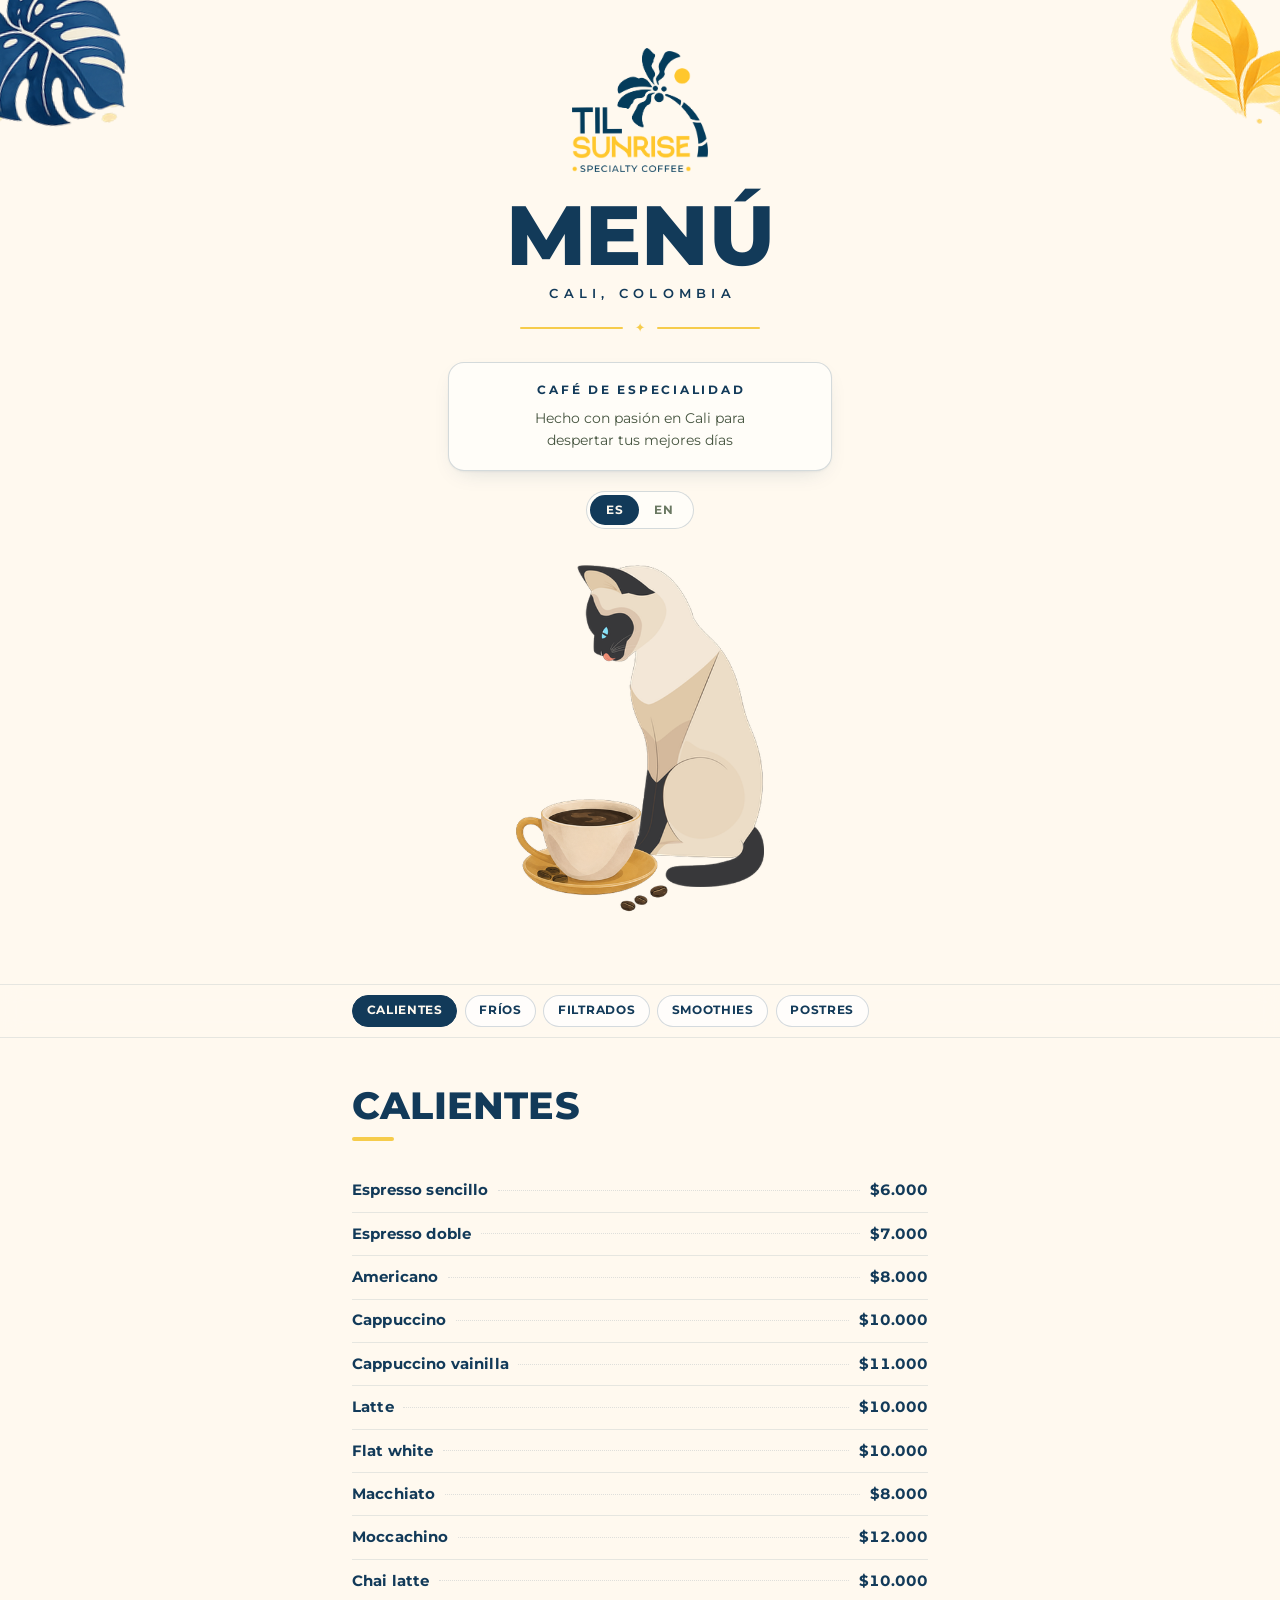
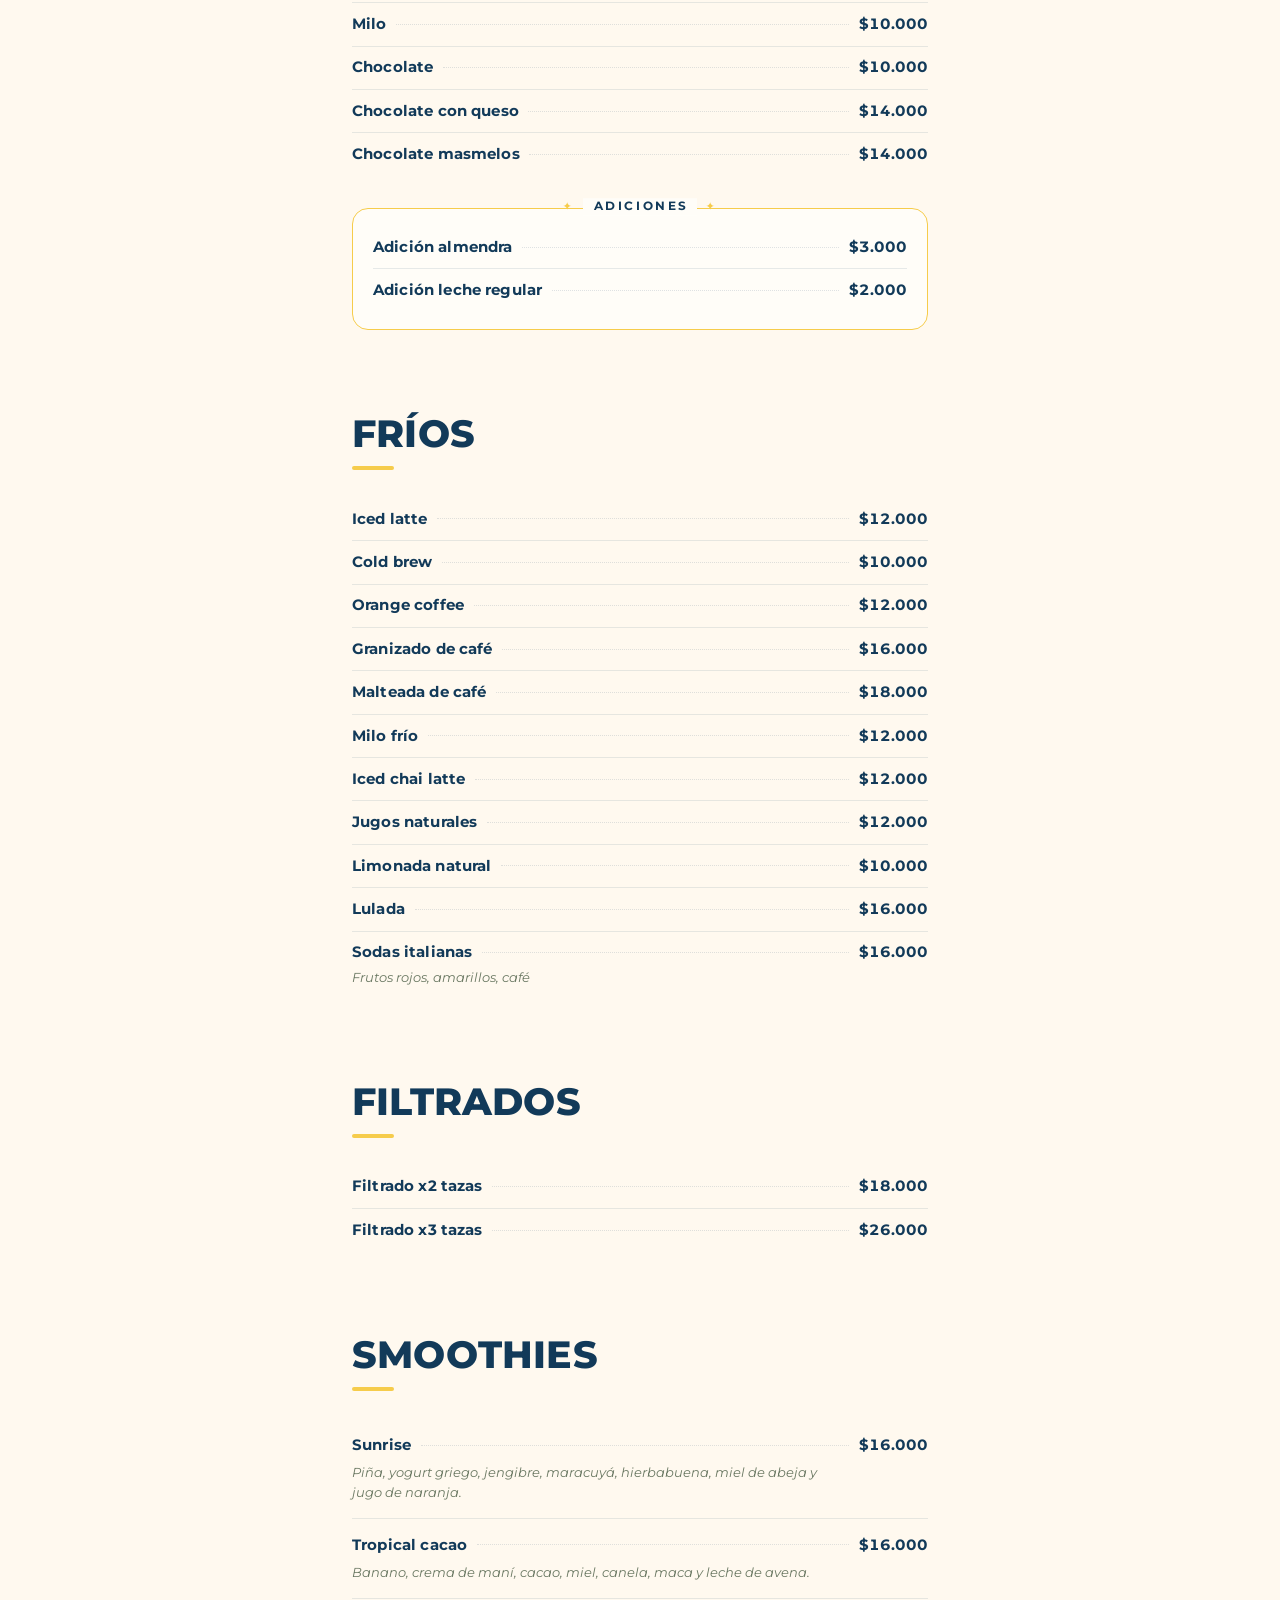
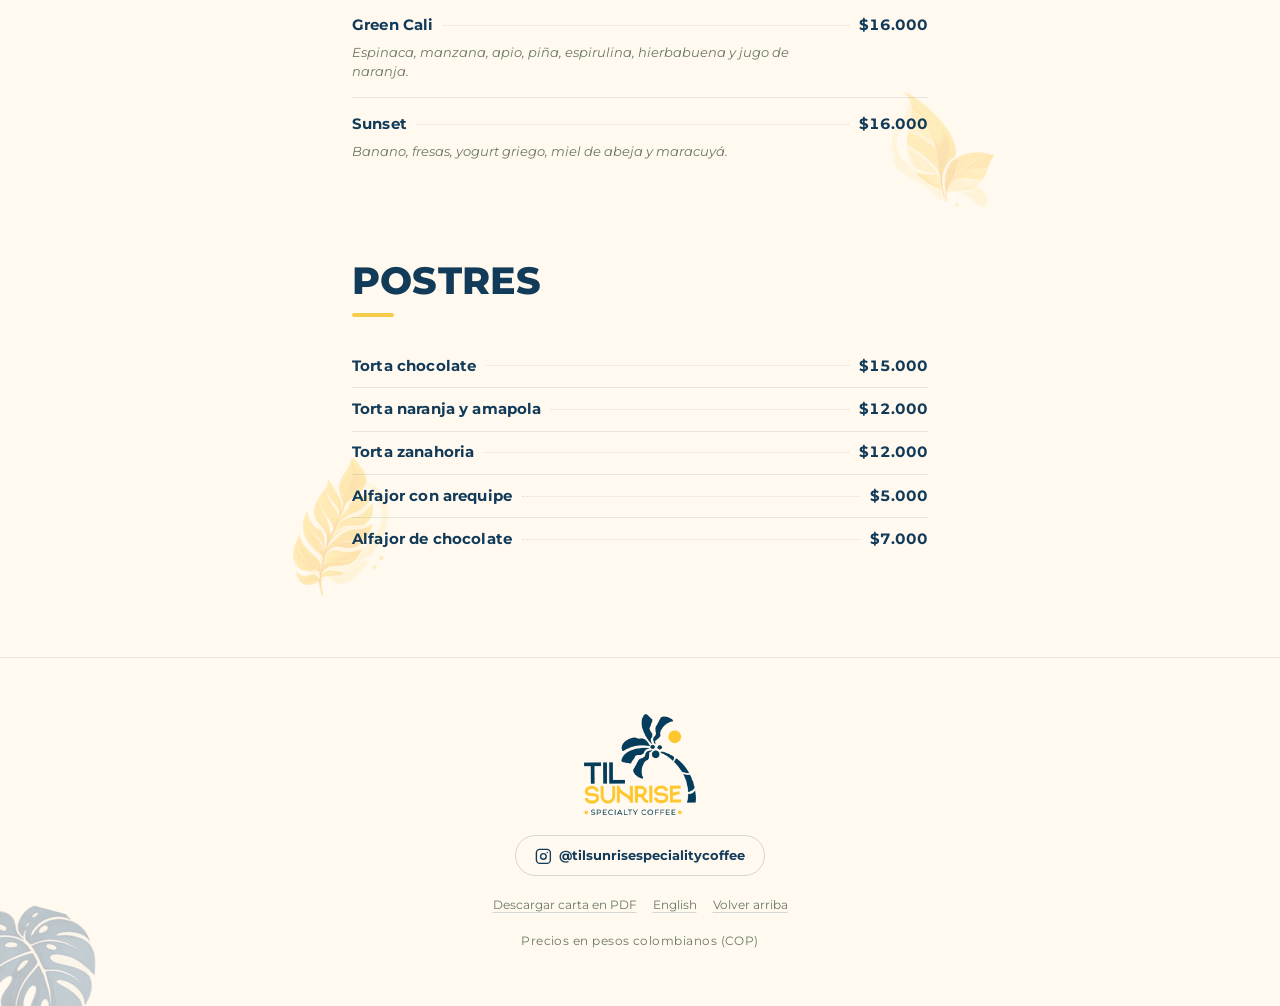
==== commit d1b219f9: "feat: carta actualizada según el PDF nuevo Se reemplaza menu.pdf por la versión nueva (la que descar" ====
--- a/index.html
+++ b/index.html
@@ -4,7 +4,7 @@
 <meta charset="utf-8">
 <meta name="viewport" content="width=device-width, initial-scale=1, viewport-fit=cover">
 <title>Menú | Til Sunrise Specialty Coffee — Cali, Colombia</title>
-<meta name="description" content="Carta de Til Sunrise Specialty Coffee en Cali, Colombia: café de especialidad, bebidas frías, smoothies y tortas.">
+<meta name="description" content="Carta de Til Sunrise Specialty Coffee en Cali, Colombia: café de especialidad, bebidas frías, smoothies y postres.">
 <meta name="theme-color" content="#fff9ef" media="(prefers-color-scheme: light)">
 <meta name="theme-color" content="#0b2439" media="(prefers-color-scheme: dark)">
 <meta name="color-scheme" content="light dark">
@@ -17,7 +17,7 @@
 <meta property="og:type" content="website">
 <meta property="og:site_name" content="Til Sunrise Specialty Coffee">
 <meta property="og:title" content="Menú | Til Sunrise Specialty Coffee — Cali, Colombia">
-<meta property="og:description" content="Carta de Til Sunrise Specialty Coffee en Cali, Colombia: café de especialidad, bebidas frías, smoothies y tortas.">
+<meta property="og:description" content="Carta de Til Sunrise Specialty Coffee en Cali, Colombia: café de especialidad, bebidas frías, smoothies y postres.">
 <meta property="og:url" content="https://tilsunrisehostel-arch.github.io/menu/">
 <meta property="og:image" content="https://tilsunrisehostel-arch.github.io/menu/assets/og.png">
 <meta property="og:image:width" content="1200">
@@ -31,7 +31,7 @@
 
 <link rel="preload" href="assets/fonts/montserrat-latin.woff2" as="font" type="font/woff2" crossorigin>
 <link rel="stylesheet" href="assets/menu.css">
-<script type="application/ld+json">{"@context":"https://schema.org","@type":"CafeOrCoffeeShop","name":"Til Sunrise Specialty Coffee","servesCuisine":"Coffee","address":{"@type":"PostalAddress","addressLocality":"Cali","addressCountry":"CO"},"sameAs":["https://www.instagram.com/tilsunrisespecialitycoffee/"],"hasMenu":{"@type":"Menu","inLanguage":"es","hasMenuSection":[{"@type":"MenuSection","name":"Calientes","hasMenuItem":[{"@type":"MenuItem","name":"Espresso sencillo","offers":{"@type":"Offer","price":"6000","priceCurrency":"COP"}},{"@type":"MenuItem","name":"Espresso doble","offers":{"@type":"Offer","price":"7000","priceCurrency":"COP"}},{"@type":"MenuItem","name":"Americano","offers":{"@type":"Offer","price":"8000","priceCurrency":"COP"}},{"@type":"MenuItem","name":"Cappuccino","offers":{"@type":"Offer","price":"10000","priceCurrency":"COP"}},{"@type":"MenuItem","name":"Cappuccino vainilla","offers":{"@type":"Offer","price":"11000","priceCurrency":"COP"}},{"@type":"MenuItem","name":"Latte","offers":{"@type":"Offer","price":"10000","priceCurrency":"COP"}},{"@type":"MenuItem","name":"Flat white","offers":{"@type":"Offer","price":"10000","priceCurrency":"COP"}},{"@type":"MenuItem","name":"Macchiato","offers":{"@type":"Offer","price":"8000","priceCurrency":"COP"}},{"@type":"MenuItem","name":"Moccachino","offers":{"@type":"Offer","price":"12000","priceCurrency":"COP"}},{"@type":"MenuItem","name":"Chai latte","offers":{"@type":"Offer","price":"10000","priceCurrency":"COP"}},{"@type":"MenuItem","name":"Milo","offers":{"@type":"Offer","price":"10000","priceCurrency":"COP"}},{"@type":"MenuItem","name":"Chocolate","offers":{"@type":"Offer","price":"10000","priceCurrency":"COP"}},{"@type":"MenuItem","name":"Chocolate con queso","offers":{"@type":"Offer","price":"14000","priceCurrency":"COP"}},{"@type":"MenuItem","name":"Chocolate masmelos","offers":{"@type":"Offer","price":"14000","priceCurrency":"COP"}}]},{"@type":"MenuSection","name":"Fríos","hasMenuItem":[{"@type":"MenuItem","name":"Iced latte","offers":{"@type":"Offer","price":"12000","priceCurrency":"COP"}},{"@type":"MenuItem","name":"Cold brew","description":"Adición zumo de limón $2.000","offers":{"@type":"Offer","price":"12000","priceCurrency":"COP"}},{"@type":"MenuItem","name":"Granizado de café","offers":{"@type":"Offer","price":"16000","priceCurrency":"COP"}},{"@type":"MenuItem","name":"Malteada de café","offers":{"@type":"Offer","price":"18000","priceCurrency":"COP"}},{"@type":"MenuItem","name":"Milo frío","offers":{"@type":"Offer","price":"12000","priceCurrency":"COP"}},{"@type":"MenuItem","name":"Iced chai latte","offers":{"@type":"Offer","price":"12000","priceCurrency":"COP"}},{"@type":"MenuItem","name":"Jugos naturales","offers":{"@type":"Offer","price":"12000","priceCurrency":"COP"}},{"@type":"MenuItem","name":"Limonada natural","offers":{"@type":"Offer","price":"10000","priceCurrency":"COP"}},{"@type":"MenuItem","name":"Sodas italianas","description":"Frutos rojos, amarillos, café","offers":{"@type":"Offer","price":"16000","priceCurrency":"COP"}}]},{"@type":"MenuSection","name":"Filtrados","hasMenuItem":[{"@type":"MenuItem","name":"Filtrado x2 tazas","offers":{"@type":"Offer","price":"18000","priceCurrency":"COP"}},{"@type":"MenuItem","name":"Filtrado x3 tazas","offers":{"@type":"Offer","price":"26000","priceCurrency":"COP"}}]},{"@type":"MenuSection","name":"Smoothies","hasMenuItem":[{"@type":"MenuItem","name":"Sunrise","description":"Piña, yogurt griego, jengibre, maracuyá, hierbabuena, miel de abeja y jugo de naranja.","offers":{"@type":"Offer","price":"16000","priceCurrency":"COP"}},{"@type":"MenuItem","name":"Tropical cacao","description":"Banano, crema de maní, cacao, miel, canela, maca y leche de avena.","offers":{"@type":"Offer","price":"16000","priceCurrency":"COP"}},{"@type":"MenuItem","name":"Green Cali","description":"Espinaca, manzana, apio, piña, espirulina, hierbabuena y jugo de naranja.","offers":{"@type":"Offer","price":"16000","priceCurrency":"COP"}},{"@type":"MenuItem","name":"Sunset","description":"Banano, fresas, yogurt griego, miel de abeja y maracuyá.","offers":{"@type":"Offer","price":"16000","priceCurrency":"COP"}}]},{"@type":"MenuSection","name":"Tortas y dulces","hasMenuItem":[{"@type":"MenuItem","name":"Torta chocolate","offers":{"@type":"Offer","price":"15000","priceCurrency":"COP"}},{"@type":"MenuItem","name":"Torta naranja y amapola","offers":{"@type":"Offer","price":"12000","priceCurrency":"COP"}},{"@type":"MenuItem","name":"Torta zanahoria","offers":{"@type":"Offer","price":"12000","priceCurrency":"COP"}},{"@type":"MenuItem","name":"Alfajores","offers":{"@type":"Offer","price":"5000","priceCurrency":"COP"}},{"@type":"MenuItem","name":"Alfajores de chocolate","offers":{"@type":"Offer","price":"7000","priceCurrency":"COP"}}]}]}}</script>
+<script type="application/ld+json">{"@context":"https://schema.org","@type":"CafeOrCoffeeShop","name":"Til Sunrise Specialty Coffee","servesCuisine":"Coffee","address":{"@type":"PostalAddress","addressLocality":"Cali","addressCountry":"CO"},"sameAs":["https://www.instagram.com/tilsunrisespecialitycoffee/"],"hasMenu":{"@type":"Menu","inLanguage":"es","hasMenuSection":[{"@type":"MenuSection","name":"Calientes","hasMenuItem":[{"@type":"MenuItem","name":"Espresso sencillo","offers":{"@type":"Offer","price":"6000","priceCurrency":"COP"}},{"@type":"MenuItem","name":"Espresso doble","offers":{"@type":"Offer","price":"7000","priceCurrency":"COP"}},{"@type":"MenuItem","name":"Americano","offers":{"@type":"Offer","price":"8000","priceCurrency":"COP"}},{"@type":"MenuItem","name":"Cappuccino","offers":{"@type":"Offer","price":"10000","priceCurrency":"COP"}},{"@type":"MenuItem","name":"Cappuccino vainilla","offers":{"@type":"Offer","price":"11000","priceCurrency":"COP"}},{"@type":"MenuItem","name":"Latte","offers":{"@type":"Offer","price":"10000","priceCurrency":"COP"}},{"@type":"MenuItem","name":"Flat white","offers":{"@type":"Offer","price":"10000","priceCurrency":"COP"}},{"@type":"MenuItem","name":"Macchiato","offers":{"@type":"Offer","price":"8000","priceCurrency":"COP"}},{"@type":"MenuItem","name":"Moccachino","offers":{"@type":"Offer","price":"12000","priceCurrency":"COP"}},{"@type":"MenuItem","name":"Chai latte","offers":{"@type":"Offer","price":"10000","priceCurrency":"COP"}},{"@type":"MenuItem","name":"Milo","offers":{"@type":"Offer","price":"10000","priceCurrency":"COP"}},{"@type":"MenuItem","name":"Chocolate","offers":{"@type":"Offer","price":"10000","priceCurrency":"COP"}},{"@type":"MenuItem","name":"Chocolate con queso","offers":{"@type":"Offer","price":"14000","priceCurrency":"COP"}},{"@type":"MenuItem","name":"Chocolate masmelos","offers":{"@type":"Offer","price":"14000","priceCurrency":"COP"}}]},{"@type":"MenuSection","name":"Fríos","hasMenuItem":[{"@type":"MenuItem","name":"Iced latte","offers":{"@type":"Offer","price":"12000","priceCurrency":"COP"}},{"@type":"MenuItem","name":"Cold brew","offers":{"@type":"Offer","price":"10000","priceCurrency":"COP"}},{"@type":"MenuItem","name":"Orange coffee","offers":{"@type":"Offer","price":"12000","priceCurrency":"COP"}},{"@type":"MenuItem","name":"Granizado de café","offers":{"@type":"Offer","price":"16000","priceCurrency":"COP"}},{"@type":"MenuItem","name":"Malteada de café","offers":{"@type":"Offer","price":"18000","priceCurrency":"COP"}},{"@type":"MenuItem","name":"Milo frío","offers":{"@type":"Offer","price":"12000","priceCurrency":"COP"}},{"@type":"MenuItem","name":"Iced chai latte","offers":{"@type":"Offer","price":"12000","priceCurrency":"COP"}},{"@type":"MenuItem","name":"Jugos naturales","offers":{"@type":"Offer","price":"12000","priceCurrency":"COP"}},{"@type":"MenuItem","name":"Limonada natural","offers":{"@type":"Offer","price":"10000","priceCurrency":"COP"}},{"@type":"MenuItem","name":"Lulada","offers":{"@type":"Offer","price":"16000","priceCurrency":"COP"}},{"@type":"MenuItem","name":"Sodas italianas","description":"Frutos rojos, amarillos, café","offers":{"@type":"Offer","price":"16000","priceCurrency":"COP"}}]},{"@type":"MenuSection","name":"Filtrados","hasMenuItem":[{"@type":"MenuItem","name":"Filtrado x2 tazas","offers":{"@type":"Offer","price":"18000","priceCurrency":"COP"}},{"@type":"MenuItem","name":"Filtrado x3 tazas","offers":{"@type":"Offer","price":"26000","priceCurrency":"COP"}}]},{"@type":"MenuSection","name":"Smoothies","hasMenuItem":[{"@type":"MenuItem","name":"Sunrise","description":"Piña, yogurt griego, jengibre, maracuyá, hierbabuena, miel de abeja y jugo de naranja.","offers":{"@type":"Offer","price":"16000","priceCurrency":"COP"}},{"@type":"MenuItem","name":"Tropical cacao","description":"Banano, crema de maní, cacao, miel, canela, maca y leche de avena.","offers":{"@type":"Offer","price":"16000","priceCurrency":"COP"}},{"@type":"MenuItem","name":"Green Cali","description":"Espinaca, manzana, apio, piña, espirulina, hierbabuena y jugo de naranja.","offers":{"@type":"Offer","price":"16000","priceCurrency":"COP"}},{"@type":"MenuItem","name":"Sunset","description":"Banano, fresas, yogurt griego, miel de abeja y maracuyá.","offers":{"@type":"Offer","price":"16000","priceCurrency":"COP"}}]},{"@type":"MenuSection","name":"Postres","hasMenuItem":[{"@type":"MenuItem","name":"Torta chocolate","offers":{"@type":"Offer","price":"15000","priceCurrency":"COP"}},{"@type":"MenuItem","name":"Torta naranja y amapola","offers":{"@type":"Offer","price":"12000","priceCurrency":"COP"}},{"@type":"MenuItem","name":"Torta zanahoria","offers":{"@type":"Offer","price":"12000","priceCurrency":"COP"}},{"@type":"MenuItem","name":"Alfajor con arequipe","offers":{"@type":"Offer","price":"5000","priceCurrency":"COP"}},{"@type":"MenuItem","name":"Alfajor de chocolate","offers":{"@type":"Offer","price":"7000","priceCurrency":"COP"}}]}]}}</script>
 </head>
 <body>
 <a class="skip" href="#menu">Ir al menú</a>
@@ -77,7 +77,7 @@
             <a href="#frios">Fríos</a>
             <a href="#filtrados">Filtrados</a>
             <a href="#smoothies">Smoothies</a>
-            <a href="#tortas">Tortas y dulces</a>
+            <a href="#postres">Postres</a>
     </div>
   </div>
 </nav>
@@ -226,9 +226,15 @@
           <p class="item__row">
             <span class="item__name">Cold brew</span>
             <span class="item__leader" aria-hidden="true"></span>
-            <span class="item__price">$12.000</span>
-          </p>
-          <p class="item__desc">Adición zumo de limón $2.000</p>
+            <span class="item__price">$10.000</span>
+          </p>
+        </li>
+        <li class="item">
+          <p class="item__row">
+            <span class="item__name">Orange coffee</span>
+            <span class="item__leader" aria-hidden="true"></span>
+            <span class="item__price">$12.000</span>
+          </p>
         </li>
         <li class="item">
           <p class="item__row">
@@ -270,6 +276,13 @@
             <span class="item__name">Limonada natural</span>
             <span class="item__leader" aria-hidden="true"></span>
             <span class="item__price">$10.000</span>
+          </p>
+        </li>
+        <li class="item">
+          <p class="item__row">
+            <span class="item__name">Lulada</span>
+            <span class="item__leader" aria-hidden="true"></span>
+            <span class="item__price">$16.000</span>
           </p>
         </li>
         <li class="item">
@@ -346,10 +359,10 @@
         </ul>
       </section>
 
-      <section class="section" id="tortas" aria-labelledby="tortas-title">
+      <section class="section" id="postres" aria-labelledby="postres-title">
         <img class="art section__art section__art--leaf" src="assets/leaf-gold.png" alt="" aria-hidden="true" loading="lazy" decoding="async">
         <div class="section__head">
-          <h2 class="section__title" id="tortas-title">Tortas y dulces</h2>
+          <h2 class="section__title" id="postres-title">Postres</h2>
         </div>
         <ul class="items">
         <li class="item">
@@ -375,14 +388,14 @@
         </li>
         <li class="item">
           <p class="item__row">
-            <span class="item__name">Alfajores</span>
+            <span class="item__name">Alfajor con arequipe</span>
             <span class="item__leader" aria-hidden="true"></span>
             <span class="item__price">$5.000</span>
           </p>
         </li>
         <li class="item">
           <p class="item__row">
-            <span class="item__name">Alfajores de chocolate</span>
+            <span class="item__name">Alfajor de chocolate</span>
             <span class="item__leader" aria-hidden="true"></span>
             <span class="item__price">$7.000</span>
           </p>
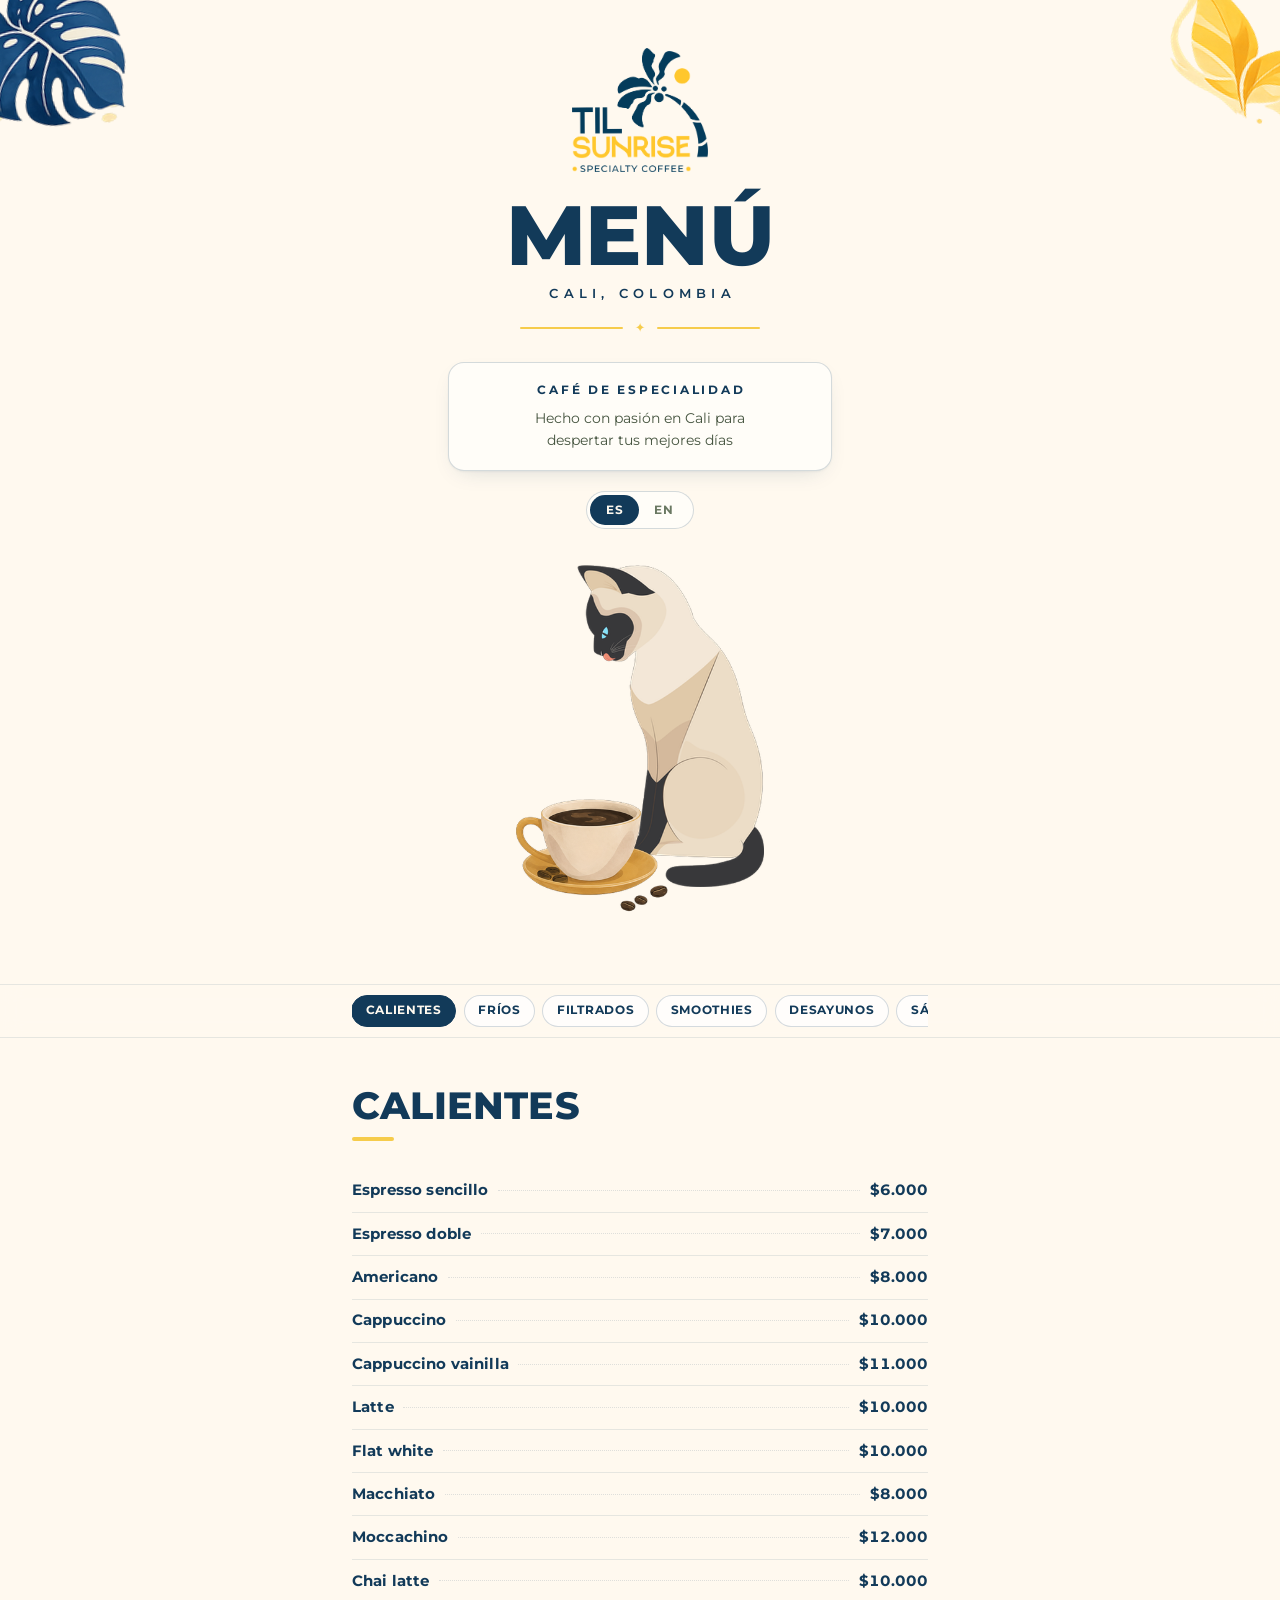
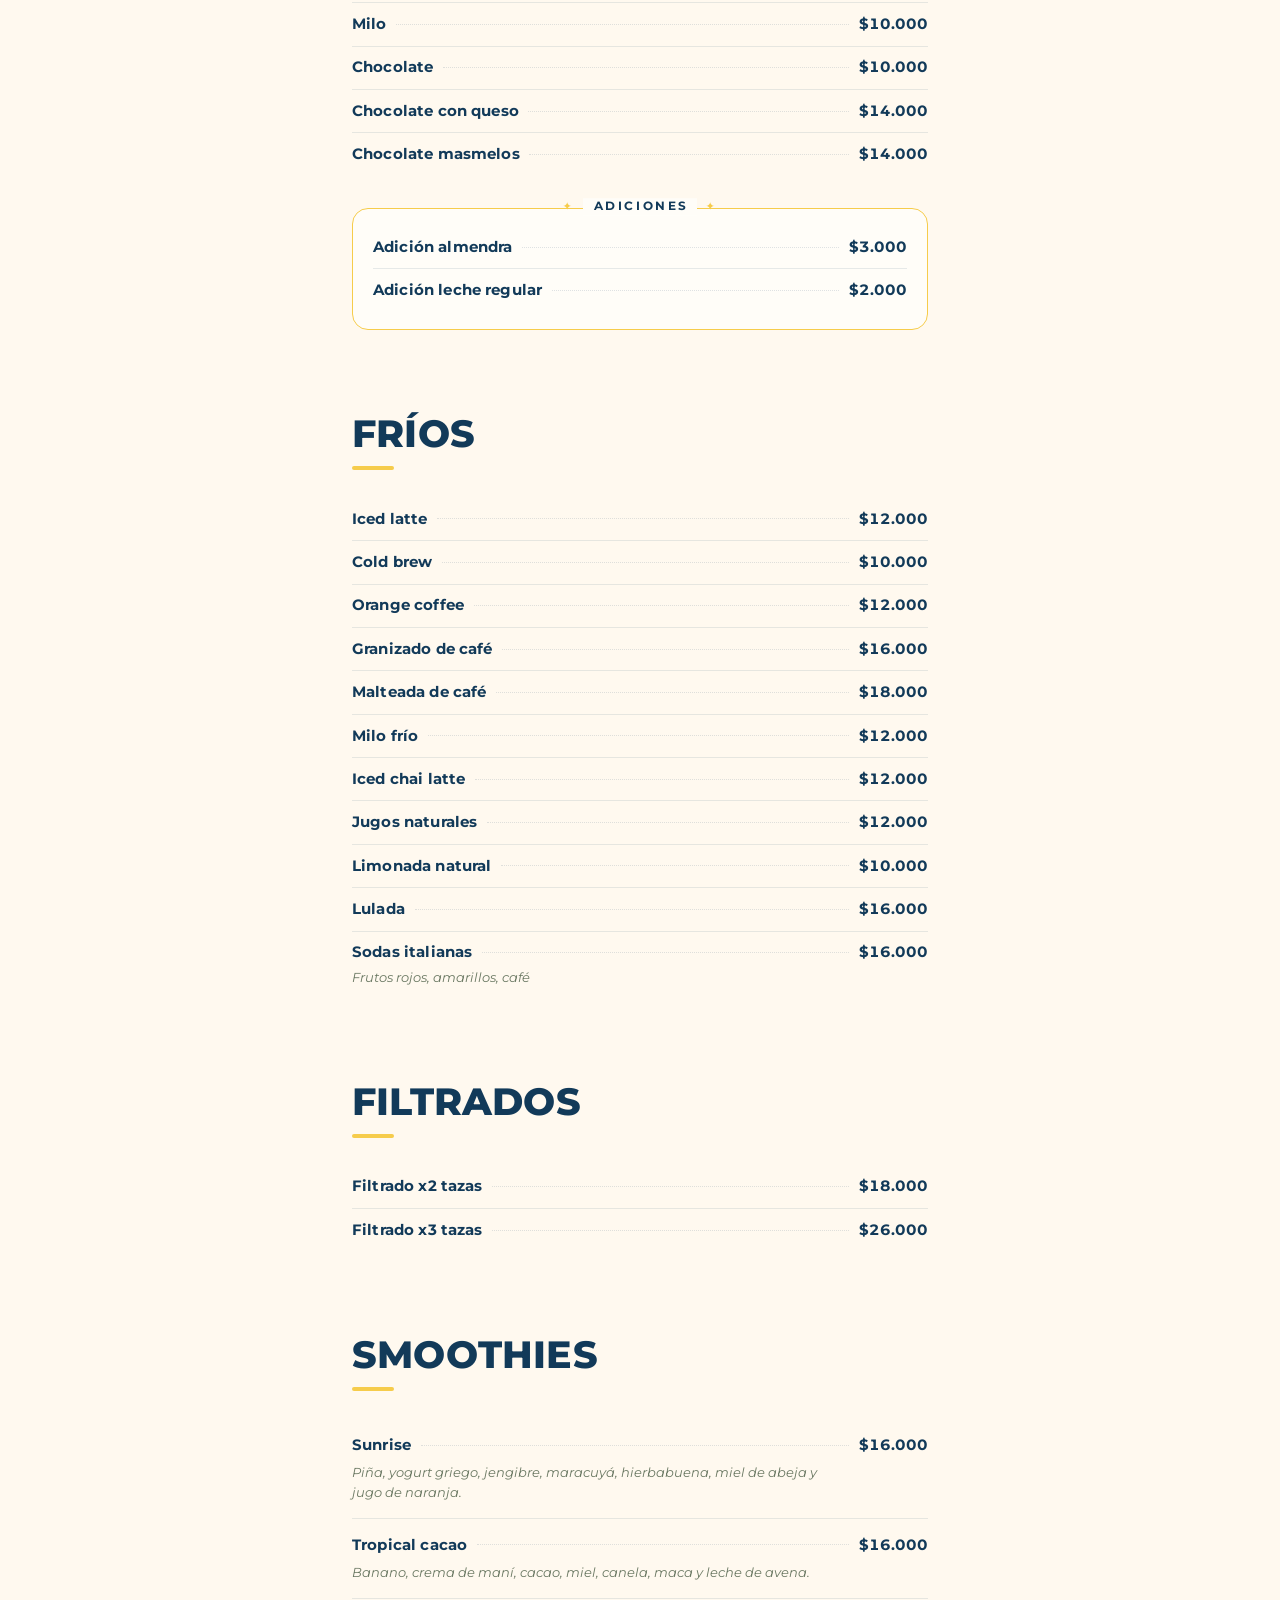
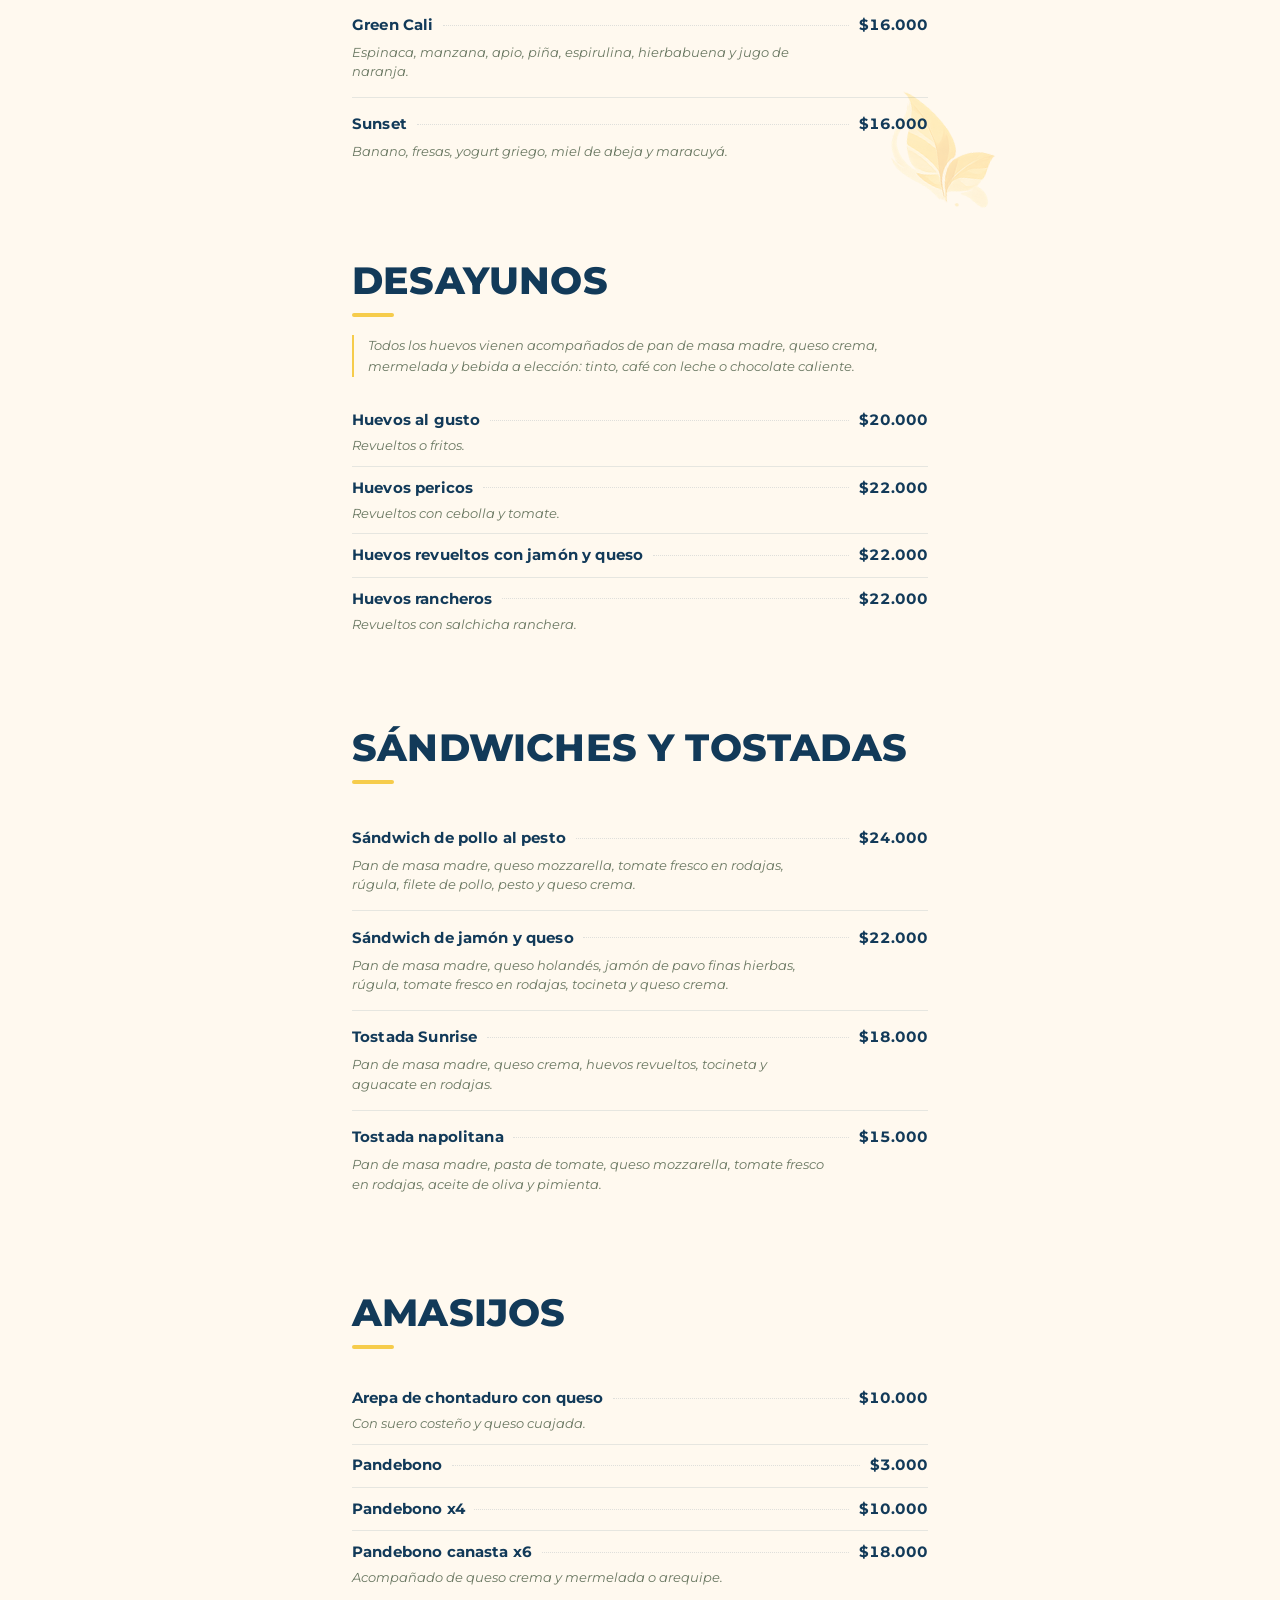
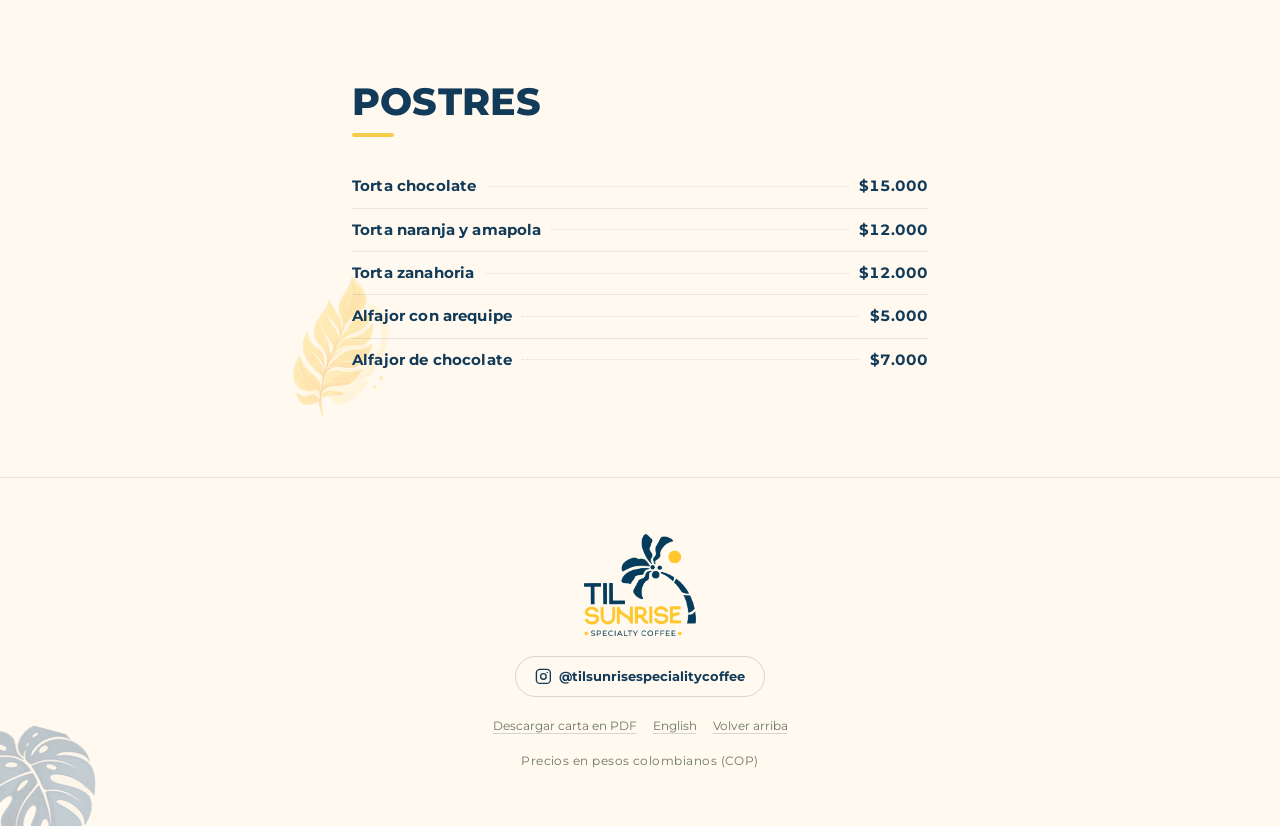
==== commit 946e5e48: "feat: desayunos, sándwiches y tostadas, y amasijos Doce platos nuevos que envió la dueña, en las tre" ====
--- a/index.html
+++ b/index.html
@@ -4,7 +4,7 @@
 <meta charset="utf-8">
 <meta name="viewport" content="width=device-width, initial-scale=1, viewport-fit=cover">
 <title>Menú | Til Sunrise Specialty Coffee — Cali, Colombia</title>
-<meta name="description" content="Carta de Til Sunrise Specialty Coffee en Cali, Colombia: café de especialidad, bebidas frías, smoothies y postres.">
+<meta name="description" content="Carta de Til Sunrise Specialty Coffee en Cali, Colombia: café de especialidad, desayunos, sándwiches, smoothies y postres.">
 <meta name="theme-color" content="#fff9ef" media="(prefers-color-scheme: light)">
 <meta name="theme-color" content="#0b2439" media="(prefers-color-scheme: dark)">
 <meta name="color-scheme" content="light dark">
@@ -17,7 +17,7 @@
 <meta property="og:type" content="website">
 <meta property="og:site_name" content="Til Sunrise Specialty Coffee">
 <meta property="og:title" content="Menú | Til Sunrise Specialty Coffee — Cali, Colombia">
-<meta property="og:description" content="Carta de Til Sunrise Specialty Coffee en Cali, Colombia: café de especialidad, bebidas frías, smoothies y postres.">
+<meta property="og:description" content="Carta de Til Sunrise Specialty Coffee en Cali, Colombia: café de especialidad, desayunos, sándwiches, smoothies y postres.">
 <meta property="og:url" content="https://tilsunrisehostel-arch.github.io/menu/">
 <meta property="og:image" content="https://tilsunrisehostel-arch.github.io/menu/assets/og.png">
 <meta property="og:image:width" content="1200">
@@ -31,7 +31,7 @@
 
 <link rel="preload" href="assets/fonts/montserrat-latin.woff2" as="font" type="font/woff2" crossorigin>
 <link rel="stylesheet" href="assets/menu.css">
-<script type="application/ld+json">{"@context":"https://schema.org","@type":"CafeOrCoffeeShop","name":"Til Sunrise Specialty Coffee","servesCuisine":"Coffee","address":{"@type":"PostalAddress","addressLocality":"Cali","addressCountry":"CO"},"sameAs":["https://www.instagram.com/tilsunrisespecialitycoffee/"],"hasMenu":{"@type":"Menu","inLanguage":"es","hasMenuSection":[{"@type":"MenuSection","name":"Calientes","hasMenuItem":[{"@type":"MenuItem","name":"Espresso sencillo","offers":{"@type":"Offer","price":"6000","priceCurrency":"COP"}},{"@type":"MenuItem","name":"Espresso doble","offers":{"@type":"Offer","price":"7000","priceCurrency":"COP"}},{"@type":"MenuItem","name":"Americano","offers":{"@type":"Offer","price":"8000","priceCurrency":"COP"}},{"@type":"MenuItem","name":"Cappuccino","offers":{"@type":"Offer","price":"10000","priceCurrency":"COP"}},{"@type":"MenuItem","name":"Cappuccino vainilla","offers":{"@type":"Offer","price":"11000","priceCurrency":"COP"}},{"@type":"MenuItem","name":"Latte","offers":{"@type":"Offer","price":"10000","priceCurrency":"COP"}},{"@type":"MenuItem","name":"Flat white","offers":{"@type":"Offer","price":"10000","priceCurrency":"COP"}},{"@type":"MenuItem","name":"Macchiato","offers":{"@type":"Offer","price":"8000","priceCurrency":"COP"}},{"@type":"MenuItem","name":"Moccachino","offers":{"@type":"Offer","price":"12000","priceCurrency":"COP"}},{"@type":"MenuItem","name":"Chai latte","offers":{"@type":"Offer","price":"10000","priceCurrency":"COP"}},{"@type":"MenuItem","name":"Milo","offers":{"@type":"Offer","price":"10000","priceCurrency":"COP"}},{"@type":"MenuItem","name":"Chocolate","offers":{"@type":"Offer","price":"10000","priceCurrency":"COP"}},{"@type":"MenuItem","name":"Chocolate con queso","offers":{"@type":"Offer","price":"14000","priceCurrency":"COP"}},{"@type":"MenuItem","name":"Chocolate masmelos","offers":{"@type":"Offer","price":"14000","priceCurrency":"COP"}}]},{"@type":"MenuSection","name":"Fríos","hasMenuItem":[{"@type":"MenuItem","name":"Iced latte","offers":{"@type":"Offer","price":"12000","priceCurrency":"COP"}},{"@type":"MenuItem","name":"Cold brew","offers":{"@type":"Offer","price":"10000","priceCurrency":"COP"}},{"@type":"MenuItem","name":"Orange coffee","offers":{"@type":"Offer","price":"12000","priceCurrency":"COP"}},{"@type":"MenuItem","name":"Granizado de café","offers":{"@type":"Offer","price":"16000","priceCurrency":"COP"}},{"@type":"MenuItem","name":"Malteada de café","offers":{"@type":"Offer","price":"18000","priceCurrency":"COP"}},{"@type":"MenuItem","name":"Milo frío","offers":{"@type":"Offer","price":"12000","priceCurrency":"COP"}},{"@type":"MenuItem","name":"Iced chai latte","offers":{"@type":"Offer","price":"12000","priceCurrency":"COP"}},{"@type":"MenuItem","name":"Jugos naturales","offers":{"@type":"Offer","price":"12000","priceCurrency":"COP"}},{"@type":"MenuItem","name":"Limonada natural","offers":{"@type":"Offer","price":"10000","priceCurrency":"COP"}},{"@type":"MenuItem","name":"Lulada","offers":{"@type":"Offer","price":"16000","priceCurrency":"COP"}},{"@type":"MenuItem","name":"Sodas italianas","description":"Frutos rojos, amarillos, café","offers":{"@type":"Offer","price":"16000","priceCurrency":"COP"}}]},{"@type":"MenuSection","name":"Filtrados","hasMenuItem":[{"@type":"MenuItem","name":"Filtrado x2 tazas","offers":{"@type":"Offer","price":"18000","priceCurrency":"COP"}},{"@type":"MenuItem","name":"Filtrado x3 tazas","offers":{"@type":"Offer","price":"26000","priceCurrency":"COP"}}]},{"@type":"MenuSection","name":"Smoothies","hasMenuItem":[{"@type":"MenuItem","name":"Sunrise","description":"Piña, yogurt griego, jengibre, maracuyá, hierbabuena, miel de abeja y jugo de naranja.","offers":{"@type":"Offer","price":"16000","priceCurrency":"COP"}},{"@type":"MenuItem","name":"Tropical cacao","description":"Banano, crema de maní, cacao, miel, canela, maca y leche de avena.","offers":{"@type":"Offer","price":"16000","priceCurrency":"COP"}},{"@type":"MenuItem","name":"Green Cali","description":"Espinaca, manzana, apio, piña, espirulina, hierbabuena y jugo de naranja.","offers":{"@type":"Offer","price":"16000","priceCurrency":"COP"}},{"@type":"MenuItem","name":"Sunset","description":"Banano, fresas, yogurt griego, miel de abeja y maracuyá.","offers":{"@type":"Offer","price":"16000","priceCurrency":"COP"}}]},{"@type":"MenuSection","name":"Postres","hasMenuItem":[{"@type":"MenuItem","name":"Torta chocolate","offers":{"@type":"Offer","price":"15000","priceCurrency":"COP"}},{"@type":"MenuItem","name":"Torta naranja y amapola","offers":{"@type":"Offer","price":"12000","priceCurrency":"COP"}},{"@type":"MenuItem","name":"Torta zanahoria","offers":{"@type":"Offer","price":"12000","priceCurrency":"COP"}},{"@type":"MenuItem","name":"Alfajor con arequipe","offers":{"@type":"Offer","price":"5000","priceCurrency":"COP"}},{"@type":"MenuItem","name":"Alfajor de chocolate","offers":{"@type":"Offer","price":"7000","priceCurrency":"COP"}}]}]}}</script>
+<script type="application/ld+json">{"@context":"https://schema.org","@type":"CafeOrCoffeeShop","name":"Til Sunrise Specialty Coffee","servesCuisine":"Coffee","address":{"@type":"PostalAddress","addressLocality":"Cali","addressCountry":"CO"},"sameAs":["https://www.instagram.com/tilsunrisespecialitycoffee/"],"hasMenu":{"@type":"Menu","inLanguage":"es","hasMenuSection":[{"@type":"MenuSection","name":"Calientes","hasMenuItem":[{"@type":"MenuItem","name":"Espresso sencillo","offers":{"@type":"Offer","price":"6000","priceCurrency":"COP"}},{"@type":"MenuItem","name":"Espresso doble","offers":{"@type":"Offer","price":"7000","priceCurrency":"COP"}},{"@type":"MenuItem","name":"Americano","offers":{"@type":"Offer","price":"8000","priceCurrency":"COP"}},{"@type":"MenuItem","name":"Cappuccino","offers":{"@type":"Offer","price":"10000","priceCurrency":"COP"}},{"@type":"MenuItem","name":"Cappuccino vainilla","offers":{"@type":"Offer","price":"11000","priceCurrency":"COP"}},{"@type":"MenuItem","name":"Latte","offers":{"@type":"Offer","price":"10000","priceCurrency":"COP"}},{"@type":"MenuItem","name":"Flat white","offers":{"@type":"Offer","price":"10000","priceCurrency":"COP"}},{"@type":"MenuItem","name":"Macchiato","offers":{"@type":"Offer","price":"8000","priceCurrency":"COP"}},{"@type":"MenuItem","name":"Moccachino","offers":{"@type":"Offer","price":"12000","priceCurrency":"COP"}},{"@type":"MenuItem","name":"Chai latte","offers":{"@type":"Offer","price":"10000","priceCurrency":"COP"}},{"@type":"MenuItem","name":"Milo","offers":{"@type":"Offer","price":"10000","priceCurrency":"COP"}},{"@type":"MenuItem","name":"Chocolate","offers":{"@type":"Offer","price":"10000","priceCurrency":"COP"}},{"@type":"MenuItem","name":"Chocolate con queso","offers":{"@type":"Offer","price":"14000","priceCurrency":"COP"}},{"@type":"MenuItem","name":"Chocolate masmelos","offers":{"@type":"Offer","price":"14000","priceCurrency":"COP"}}]},{"@type":"MenuSection","name":"Fríos","hasMenuItem":[{"@type":"MenuItem","name":"Iced latte","offers":{"@type":"Offer","price":"12000","priceCurrency":"COP"}},{"@type":"MenuItem","name":"Cold brew","offers":{"@type":"Offer","price":"10000","priceCurrency":"COP"}},{"@type":"MenuItem","name":"Orange coffee","offers":{"@type":"Offer","price":"12000","priceCurrency":"COP"}},{"@type":"MenuItem","name":"Granizado de café","offers":{"@type":"Offer","price":"16000","priceCurrency":"COP"}},{"@type":"MenuItem","name":"Malteada de café","offers":{"@type":"Offer","price":"18000","priceCurrency":"COP"}},{"@type":"MenuItem","name":"Milo frío","offers":{"@type":"Offer","price":"12000","priceCurrency":"COP"}},{"@type":"MenuItem","name":"Iced chai latte","offers":{"@type":"Offer","price":"12000","priceCurrency":"COP"}},{"@type":"MenuItem","name":"Jugos naturales","offers":{"@type":"Offer","price":"12000","priceCurrency":"COP"}},{"@type":"MenuItem","name":"Limonada natural","offers":{"@type":"Offer","price":"10000","priceCurrency":"COP"}},{"@type":"MenuItem","name":"Lulada","offers":{"@type":"Offer","price":"16000","priceCurrency":"COP"}},{"@type":"MenuItem","name":"Sodas italianas","description":"Frutos rojos, amarillos, café","offers":{"@type":"Offer","price":"16000","priceCurrency":"COP"}}]},{"@type":"MenuSection","name":"Filtrados","hasMenuItem":[{"@type":"MenuItem","name":"Filtrado x2 tazas","offers":{"@type":"Offer","price":"18000","priceCurrency":"COP"}},{"@type":"MenuItem","name":"Filtrado x3 tazas","offers":{"@type":"Offer","price":"26000","priceCurrency":"COP"}}]},{"@type":"MenuSection","name":"Smoothies","hasMenuItem":[{"@type":"MenuItem","name":"Sunrise","description":"Piña, yogurt griego, jengibre, maracuyá, hierbabuena, miel de abeja y jugo de naranja.","offers":{"@type":"Offer","price":"16000","priceCurrency":"COP"}},{"@type":"MenuItem","name":"Tropical cacao","description":"Banano, crema de maní, cacao, miel, canela, maca y leche de avena.","offers":{"@type":"Offer","price":"16000","priceCurrency":"COP"}},{"@type":"MenuItem","name":"Green Cali","description":"Espinaca, manzana, apio, piña, espirulina, hierbabuena y jugo de naranja.","offers":{"@type":"Offer","price":"16000","priceCurrency":"COP"}},{"@type":"MenuItem","name":"Sunset","description":"Banano, fresas, yogurt griego, miel de abeja y maracuyá.","offers":{"@type":"Offer","price":"16000","priceCurrency":"COP"}}]},{"@type":"MenuSection","name":"Desayunos","description":"Todos los huevos vienen acompañados de pan de masa madre, queso crema, mermelada y bebida a elección: tinto, café con leche o chocolate caliente.","hasMenuItem":[{"@type":"MenuItem","name":"Huevos al gusto","description":"Revueltos o fritos.","offers":{"@type":"Offer","price":"20000","priceCurrency":"COP"}},{"@type":"MenuItem","name":"Huevos pericos","description":"Revueltos con cebolla y tomate.","offers":{"@type":"Offer","price":"22000","priceCurrency":"COP"}},{"@type":"MenuItem","name":"Huevos revueltos con jamón y queso","offers":{"@type":"Offer","price":"22000","priceCurrency":"COP"}},{"@type":"MenuItem","name":"Huevos rancheros","description":"Revueltos con salchicha ranchera.","offers":{"@type":"Offer","price":"22000","priceCurrency":"COP"}}]},{"@type":"MenuSection","name":"Sándwiches y tostadas","hasMenuItem":[{"@type":"MenuItem","name":"Sándwich de pollo al pesto","description":"Pan de masa madre, queso mozzarella, tomate fresco en rodajas, rúgula, filete de pollo, pesto y queso crema.","offers":{"@type":"Offer","price":"24000","priceCurrency":"COP"}},{"@type":"MenuItem","name":"Sándwich de jamón y queso","description":"Pan de masa madre, queso holandés, jamón de pavo finas hierbas, rúgula, tomate fresco en rodajas, tocineta y queso crema.","offers":{"@type":"Offer","price":"22000","priceCurrency":"COP"}},{"@type":"MenuItem","name":"Tostada Sunrise","description":"Pan de masa madre, queso crema, huevos revueltos, tocineta y aguacate en rodajas.","offers":{"@type":"Offer","price":"18000","priceCurrency":"COP"}},{"@type":"MenuItem","name":"Tostada napolitana","description":"Pan de masa madre, pasta de tomate, queso mozzarella, tomate fresco en rodajas, aceite de oliva y pimienta.","offers":{"@type":"Offer","price":"15000","priceCurrency":"COP"}}]},{"@type":"MenuSection","name":"Amasijos","hasMenuItem":[{"@type":"MenuItem","name":"Arepa de chontaduro con queso","description":"Con suero costeño y queso cuajada.","offers":{"@type":"Offer","price":"10000","priceCurrency":"COP"}},{"@type":"MenuItem","name":"Pandebono","offers":{"@type":"Offer","price":"3000","priceCurrency":"COP"}},{"@type":"MenuItem","name":"Pandebono x4","offers":{"@type":"Offer","price":"10000","priceCurrency":"COP"}},{"@type":"MenuItem","name":"Pandebono canasta x6","description":"Acompañado de queso crema y mermelada o arequipe.","offers":{"@type":"Offer","price":"18000","priceCurrency":"COP"}}]},{"@type":"MenuSection","name":"Postres","hasMenuItem":[{"@type":"MenuItem","name":"Torta chocolate","offers":{"@type":"Offer","price":"15000","priceCurrency":"COP"}},{"@type":"MenuItem","name":"Torta naranja y amapola","offers":{"@type":"Offer","price":"12000","priceCurrency":"COP"}},{"@type":"MenuItem","name":"Torta zanahoria","offers":{"@type":"Offer","price":"12000","priceCurrency":"COP"}},{"@type":"MenuItem","name":"Alfajor con arequipe","offers":{"@type":"Offer","price":"5000","priceCurrency":"COP"}},{"@type":"MenuItem","name":"Alfajor de chocolate","offers":{"@type":"Offer","price":"7000","priceCurrency":"COP"}}]}]}}</script>
 </head>
 <body>
 <a class="skip" href="#menu">Ir al menú</a>
@@ -77,6 +77,9 @@
             <a href="#frios">Fríos</a>
             <a href="#filtrados">Filtrados</a>
             <a href="#smoothies">Smoothies</a>
+            <a href="#desayunos">Desayunos</a>
+            <a href="#sandwiches">Sándwiches y tostadas</a>
+            <a href="#amasijos">Amasijos</a>
             <a href="#postres">Postres</a>
     </div>
   </div>
@@ -355,6 +358,124 @@
             <span class="item__price">$16.000</span>
           </p>
           <p class="item__desc">Banano, fresas, yogurt griego, miel de abeja y maracuyá.</p>
+        </li>
+        </ul>
+      </section>
+
+      <section class="section" id="desayunos" aria-labelledby="desayunos-title">
+        <div class="section__head">
+          <h2 class="section__title" id="desayunos-title">Desayunos</h2>
+        </div>
+        <p class="section__note">Todos los huevos vienen acompañados de pan de masa madre, queso crema, mermelada y bebida a elección: tinto, café con leche o chocolate caliente.</p>
+        <ul class="items">
+        <li class="item">
+          <p class="item__row">
+            <span class="item__name">Huevos al gusto</span>
+            <span class="item__leader" aria-hidden="true"></span>
+            <span class="item__price">$20.000</span>
+          </p>
+          <p class="item__desc">Revueltos o fritos.</p>
+        </li>
+        <li class="item">
+          <p class="item__row">
+            <span class="item__name">Huevos pericos</span>
+            <span class="item__leader" aria-hidden="true"></span>
+            <span class="item__price">$22.000</span>
+          </p>
+          <p class="item__desc">Revueltos con cebolla y tomate.</p>
+        </li>
+        <li class="item">
+          <p class="item__row">
+            <span class="item__name">Huevos revueltos con jamón y queso</span>
+            <span class="item__leader" aria-hidden="true"></span>
+            <span class="item__price">$22.000</span>
+          </p>
+        </li>
+        <li class="item">
+          <p class="item__row">
+            <span class="item__name">Huevos rancheros</span>
+            <span class="item__leader" aria-hidden="true"></span>
+            <span class="item__price">$22.000</span>
+          </p>
+          <p class="item__desc">Revueltos con salchicha ranchera.</p>
+        </li>
+        </ul>
+      </section>
+
+      <section class="section" id="sandwiches" aria-labelledby="sandwiches-title">
+        <div class="section__head">
+          <h2 class="section__title" id="sandwiches-title">Sándwiches y tostadas</h2>
+        </div>
+        <ul class="items items--stacked">
+        <li class="item">
+          <p class="item__row">
+            <span class="item__name">Sándwich de pollo al pesto</span>
+            <span class="item__leader" aria-hidden="true"></span>
+            <span class="item__price">$24.000</span>
+          </p>
+          <p class="item__desc">Pan de masa madre, queso mozzarella, tomate fresco en rodajas, rúgula, filete de pollo, pesto y queso crema.</p>
+        </li>
+        <li class="item">
+          <p class="item__row">
+            <span class="item__name">Sándwich de jamón y queso</span>
+            <span class="item__leader" aria-hidden="true"></span>
+            <span class="item__price">$22.000</span>
+          </p>
+          <p class="item__desc">Pan de masa madre, queso holandés, jamón de pavo finas hierbas, rúgula, tomate fresco en rodajas, tocineta y queso crema.</p>
+        </li>
+        <li class="item">
+          <p class="item__row">
+            <span class="item__name">Tostada Sunrise</span>
+            <span class="item__leader" aria-hidden="true"></span>
+            <span class="item__price">$18.000</span>
+          </p>
+          <p class="item__desc">Pan de masa madre, queso crema, huevos revueltos, tocineta y aguacate en rodajas.</p>
+        </li>
+        <li class="item">
+          <p class="item__row">
+            <span class="item__name">Tostada napolitana</span>
+            <span class="item__leader" aria-hidden="true"></span>
+            <span class="item__price">$15.000</span>
+          </p>
+          <p class="item__desc">Pan de masa madre, pasta de tomate, queso mozzarella, tomate fresco en rodajas, aceite de oliva y pimienta.</p>
+        </li>
+        </ul>
+      </section>
+
+      <section class="section" id="amasijos" aria-labelledby="amasijos-title">
+        <div class="section__head">
+          <h2 class="section__title" id="amasijos-title">Amasijos</h2>
+        </div>
+        <ul class="items">
+        <li class="item">
+          <p class="item__row">
+            <span class="item__name">Arepa de chontaduro con queso</span>
+            <span class="item__leader" aria-hidden="true"></span>
+            <span class="item__price">$10.000</span>
+          </p>
+          <p class="item__desc">Con suero costeño y queso cuajada.</p>
+        </li>
+        <li class="item">
+          <p class="item__row">
+            <span class="item__name">Pandebono</span>
+            <span class="item__leader" aria-hidden="true"></span>
+            <span class="item__price">$3.000</span>
+          </p>
+        </li>
+        <li class="item">
+          <p class="item__row">
+            <span class="item__name">Pandebono x4</span>
+            <span class="item__leader" aria-hidden="true"></span>
+            <span class="item__price">$10.000</span>
+          </p>
+        </li>
+        <li class="item">
+          <p class="item__row">
+            <span class="item__name">Pandebono canasta x6</span>
+            <span class="item__leader" aria-hidden="true"></span>
+            <span class="item__price">$18.000</span>
+          </p>
+          <p class="item__desc">Acompañado de queso crema y mermelada o arequipe.</p>
         </li>
         </ul>
       </section>
--- a/assets/menu.css
+++ b/assets/menu.css
@@ -468,6 +468,22 @@
   max-width: 30rem;
 }
 
+/* Nota de seccion: lo que incluye todo un grupo de platos (p.ej. los desayunos) */
+.section__note {
+  position: relative;
+  z-index: 1;
+  max-width: 34rem;
+  margin: clamp(0.9rem, 3.5vw, 1.15rem) 0 0;
+  padding-left: 0.85rem;
+  border-left: 2px solid var(--accent);
+  color: var(--muted);
+  font-size: 0.84rem;
+  font-style: italic;
+  line-height: 1.55;
+  text-wrap: pretty;
+}
+.section__note + .items { margin-top: clamp(1rem, 4vw, 1.4rem); }
+
 /* Adiciones box */
 .box {
   position: relative;
@@ -627,6 +643,11 @@
   }
   .section__title { font-size: 15pt; }
   .item { padding-block: 0.3rem; }
+  .section__note {
+    max-width: none;
+    font-size: 8.5pt;
+    break-inside: avoid;
+  }
   .box { break-inside: avoid; }
   a { text-decoration: none; }
 }
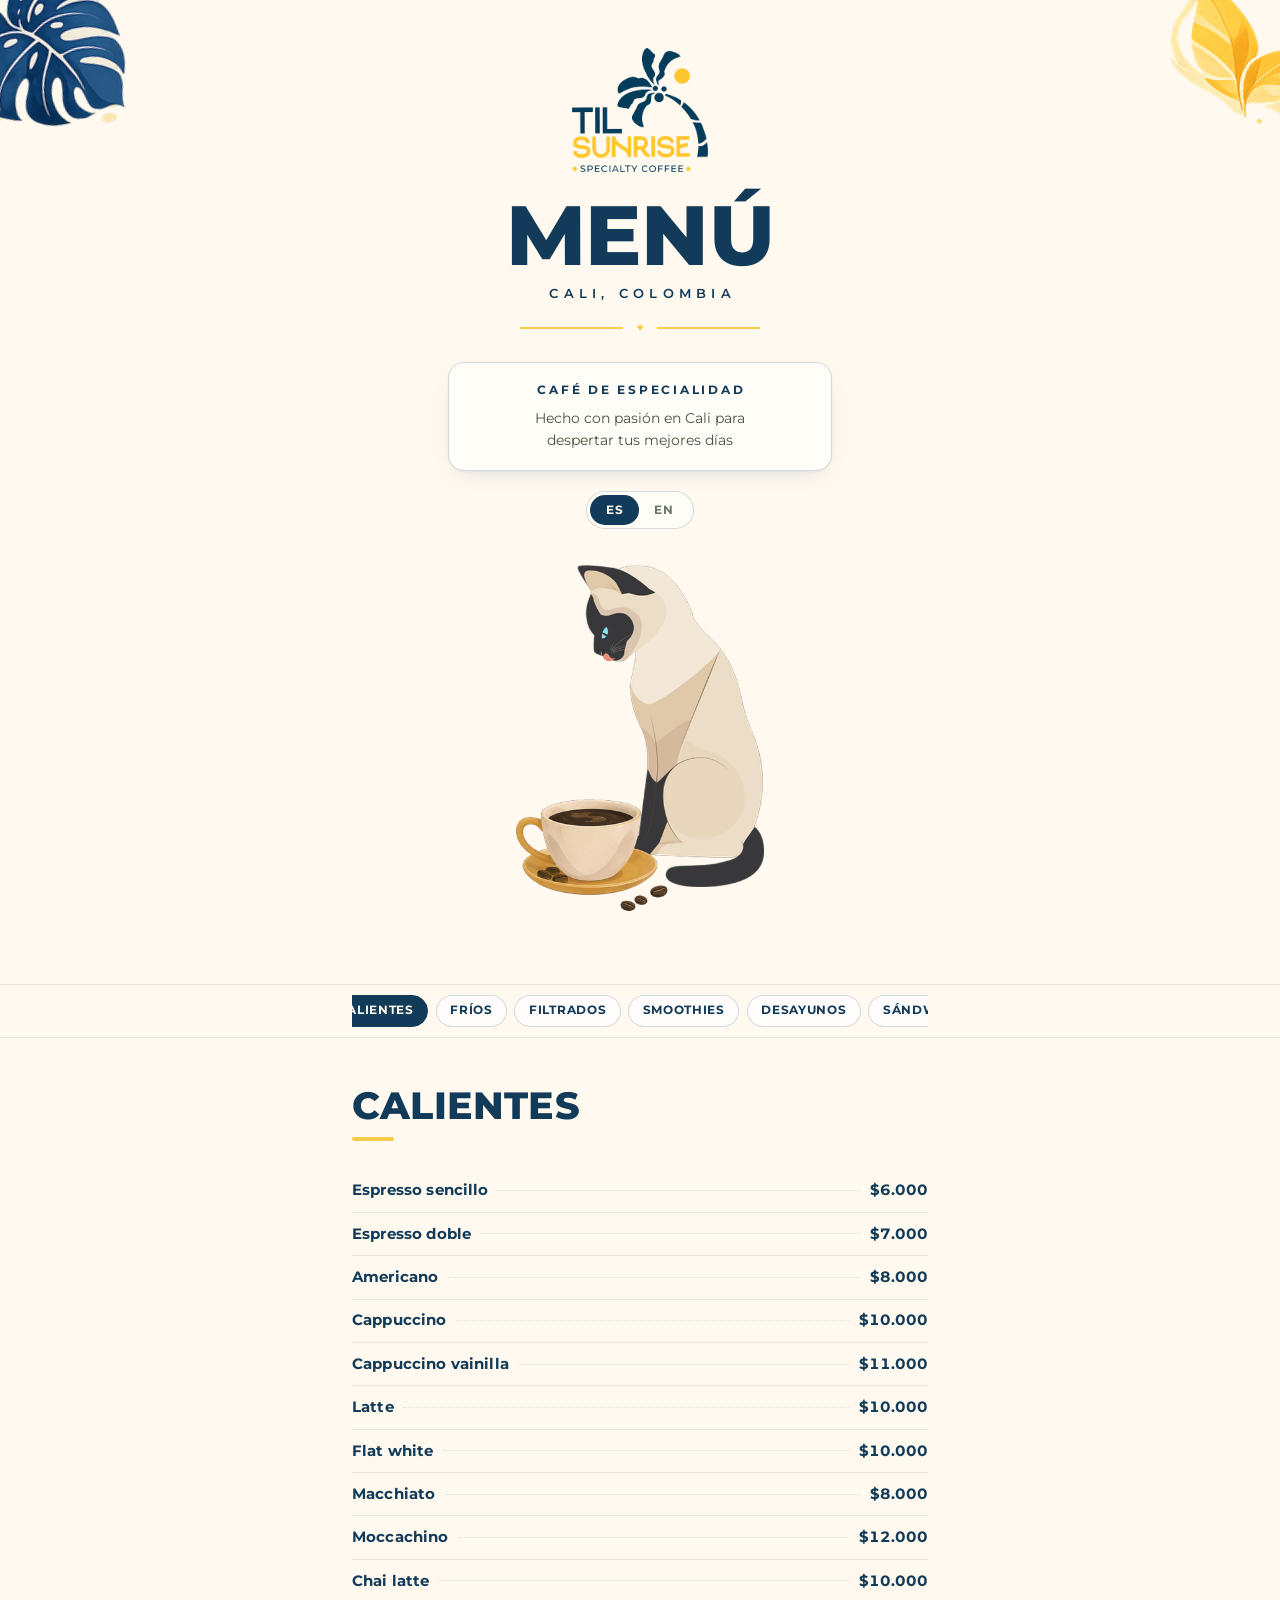
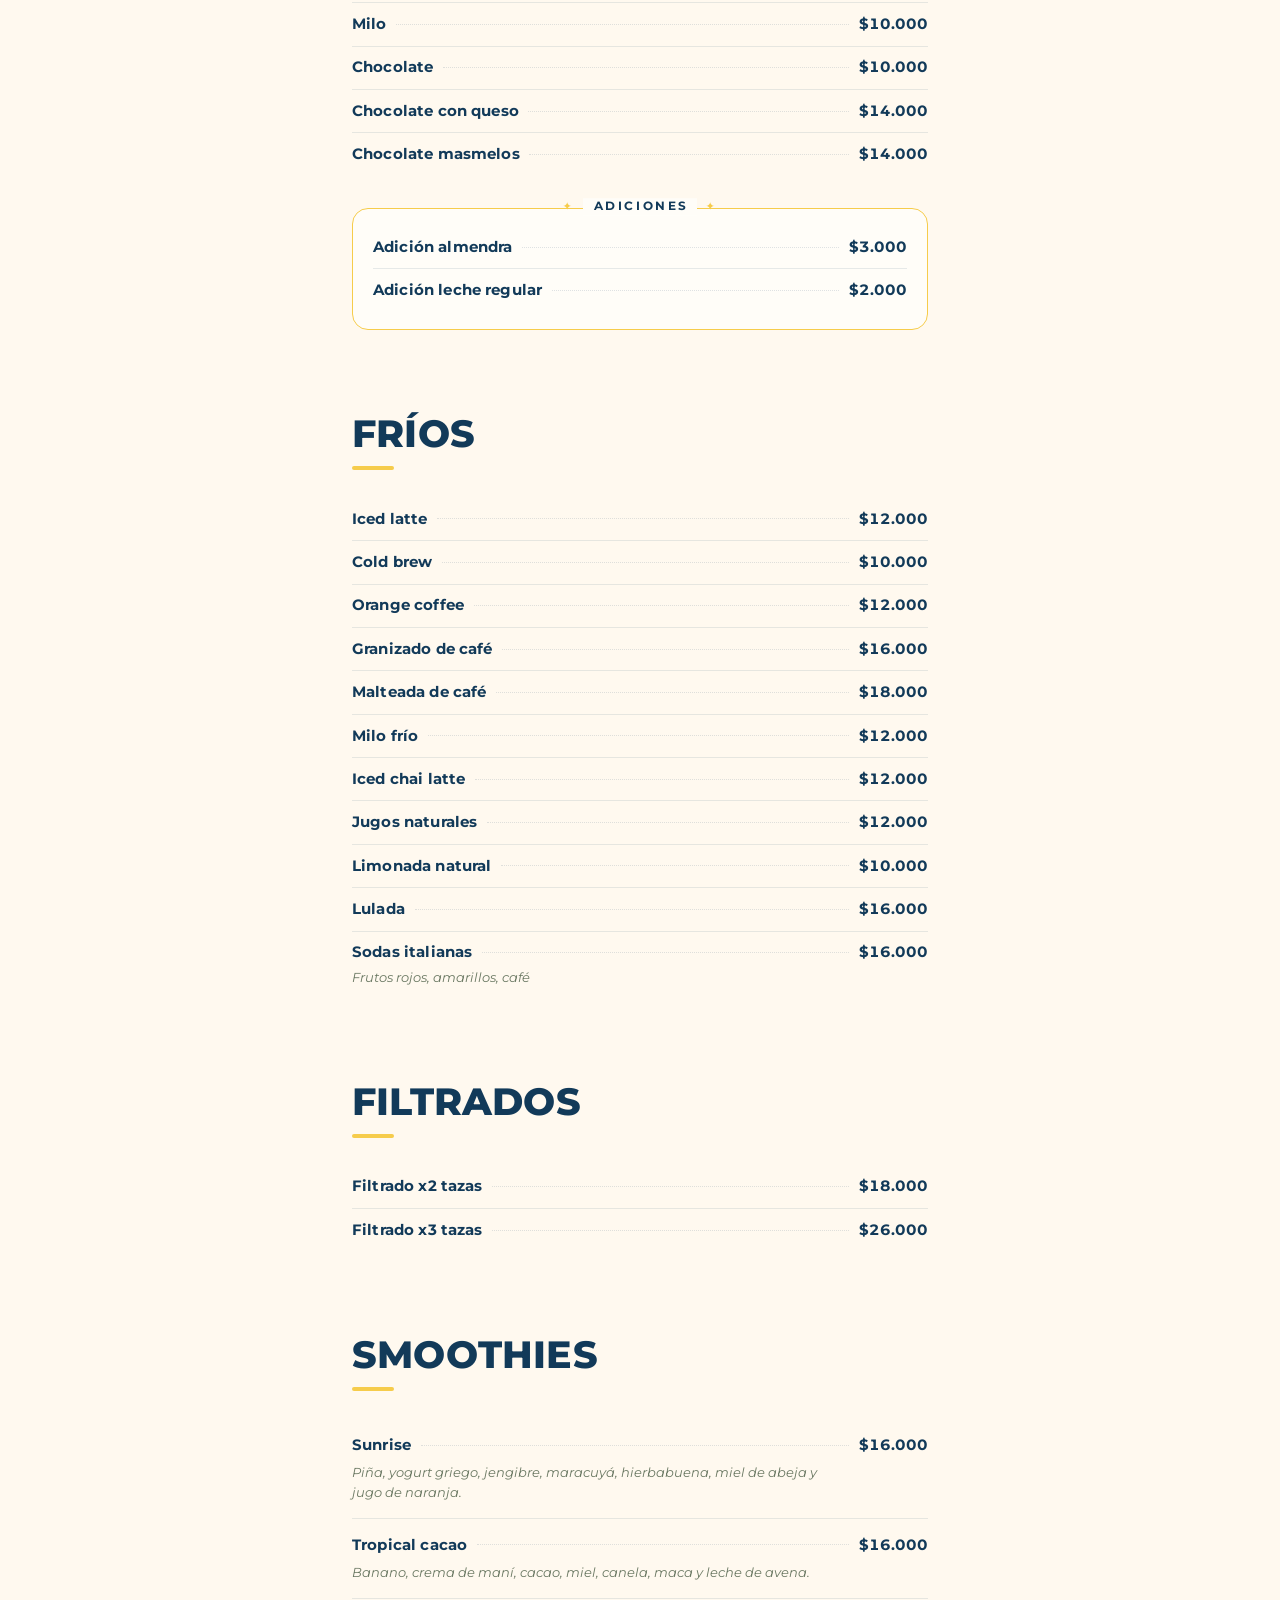
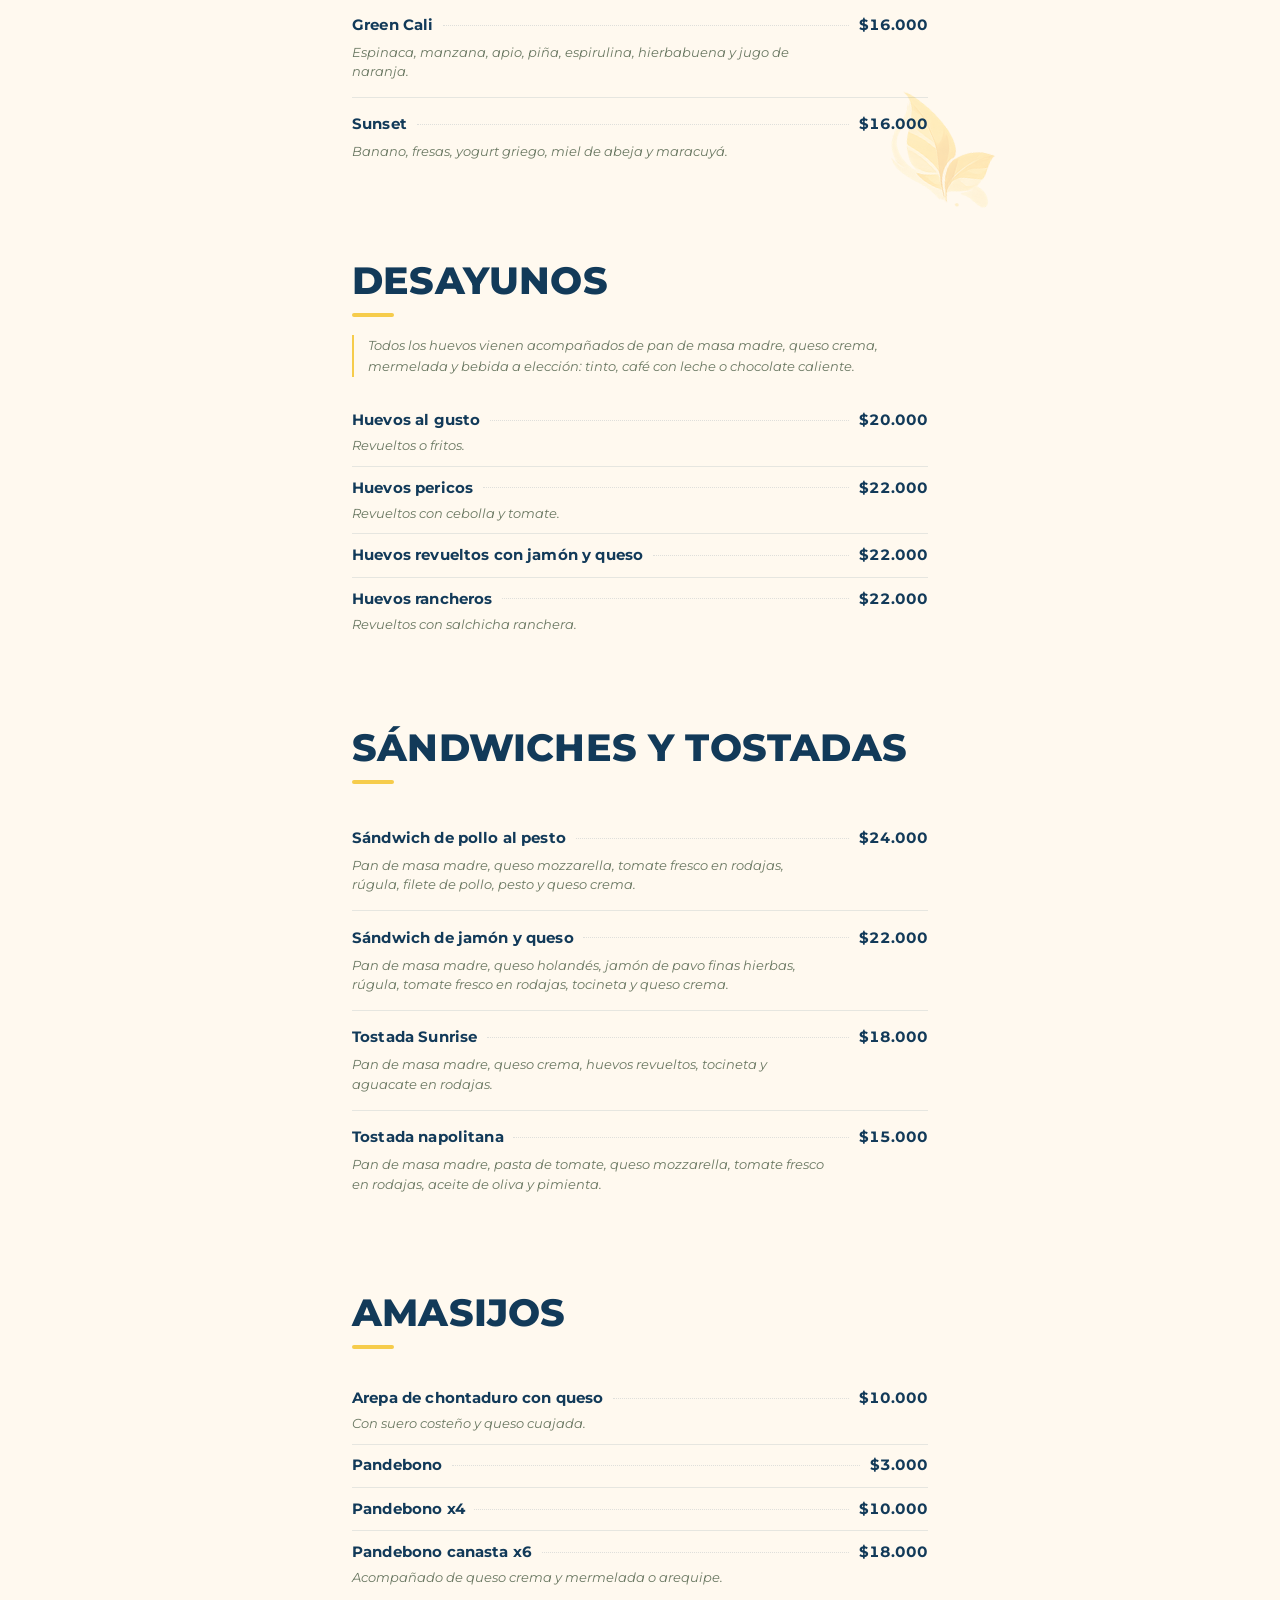
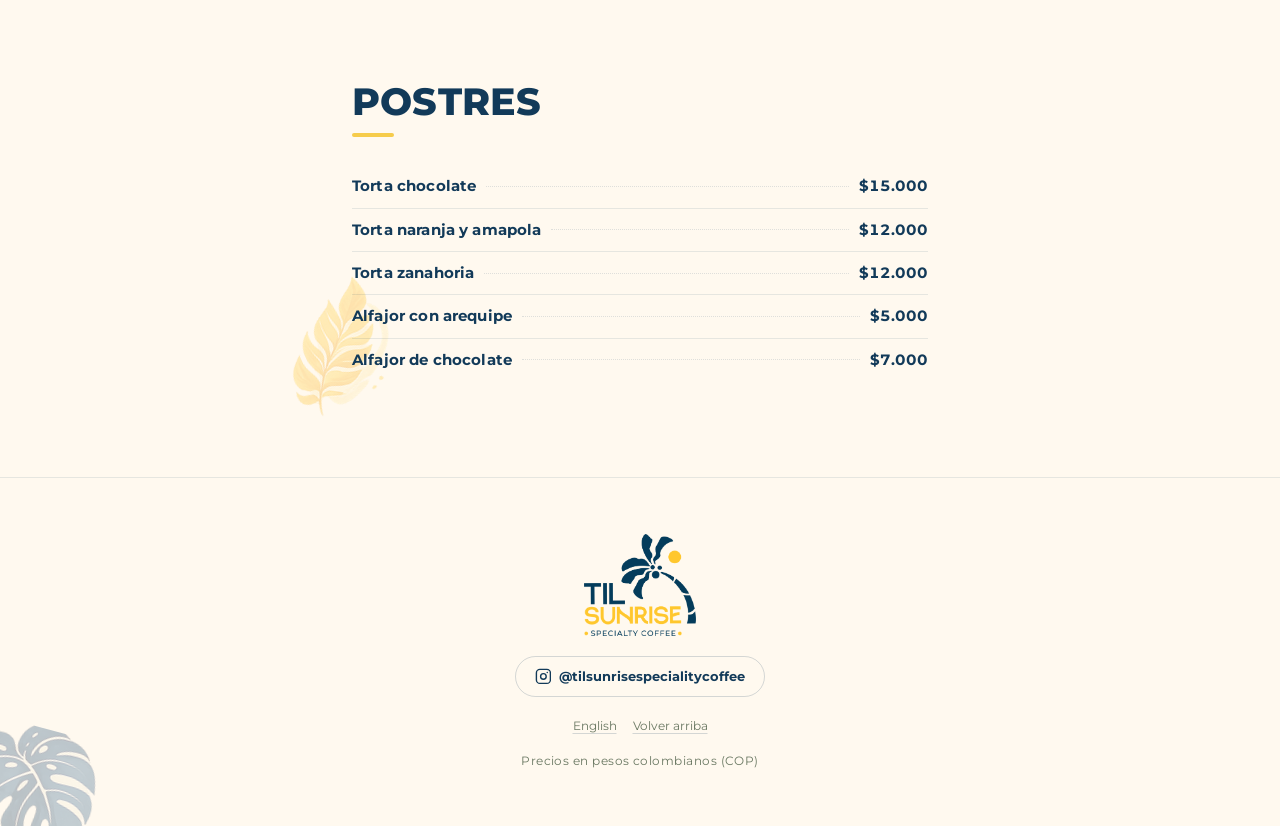
==== commit a1beaf65: "fix: quitar del pie el enlace a la carta en PDF El PDF es la carta vieja: no tiene desayunos, ni sán" ====
--- a/index.html
+++ b/index.html
@@ -541,7 +541,6 @@
     </a>
 
     <p class="footer__links">
-      <a href="menu.pdf">Descargar carta en PDF</a>
       <a href="en.html" lang="en">English</a>
       <a href="#top">Volver arriba</a>
     </p>
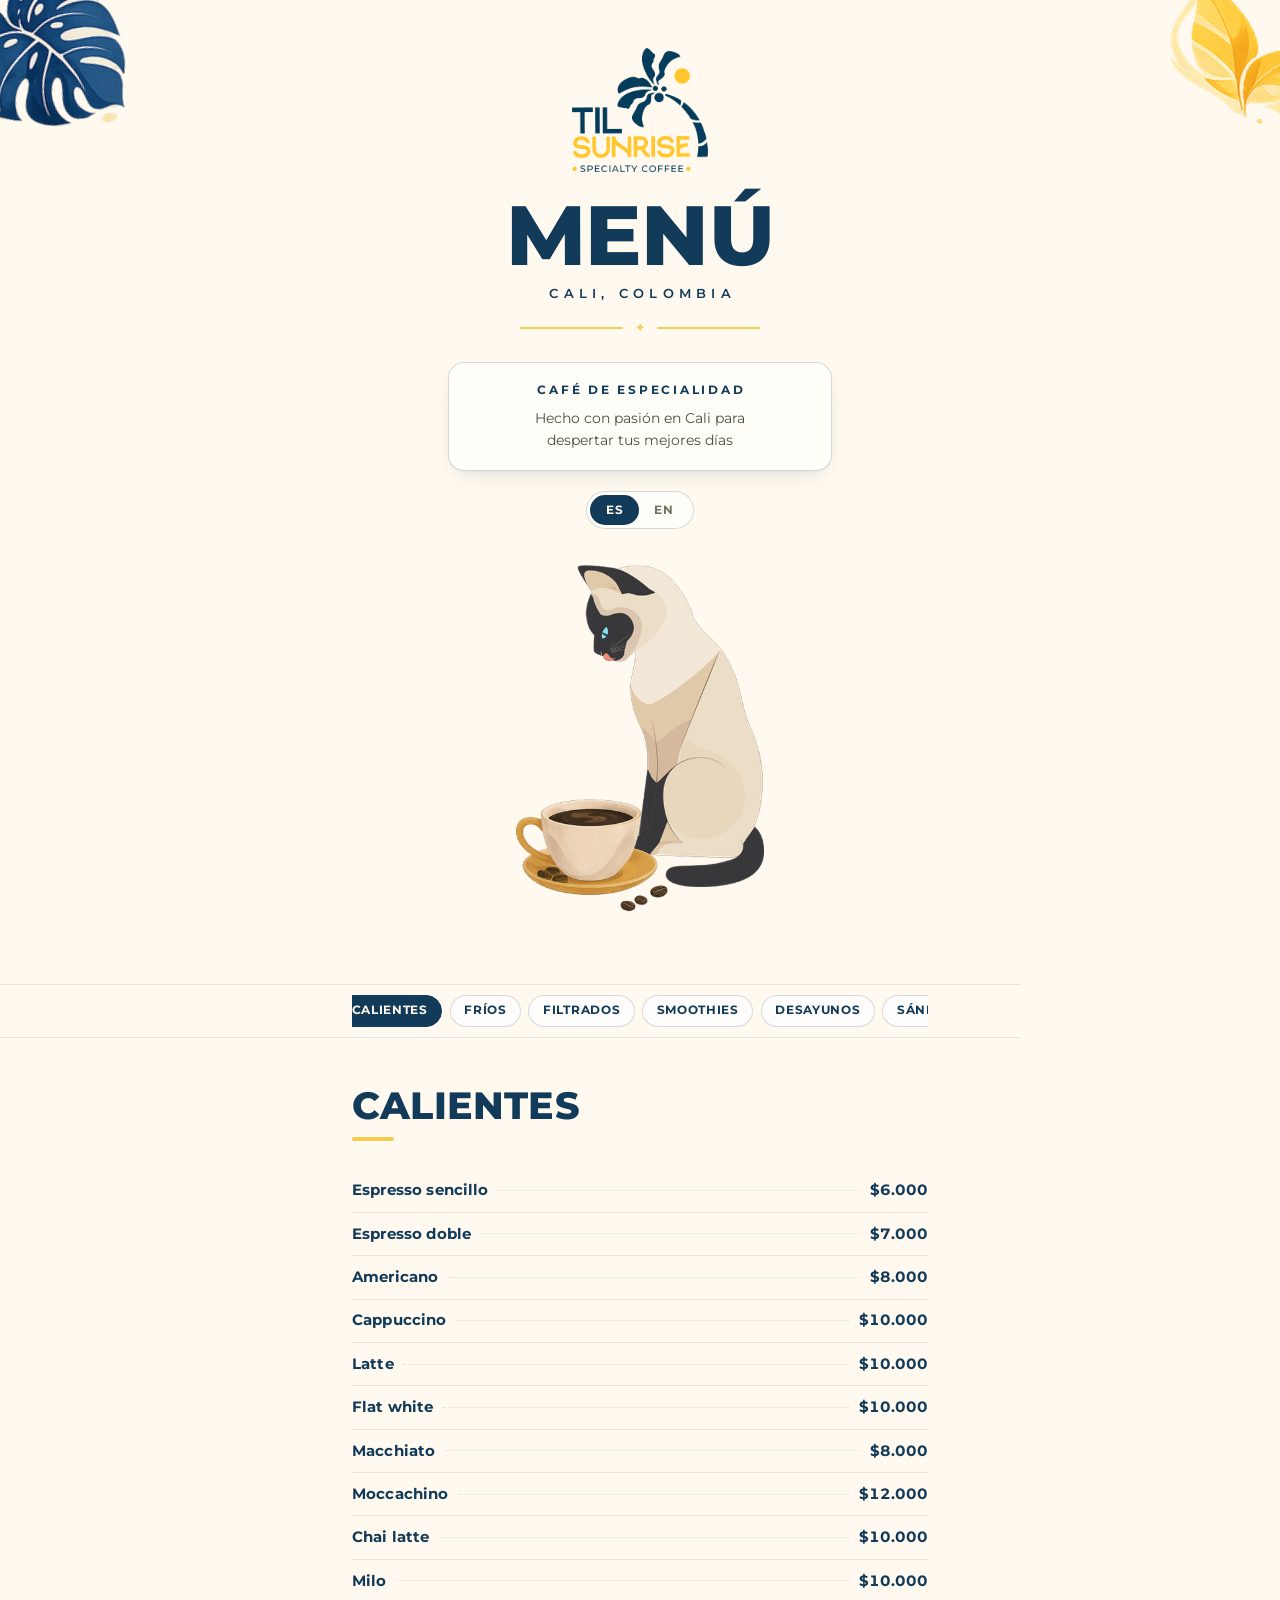
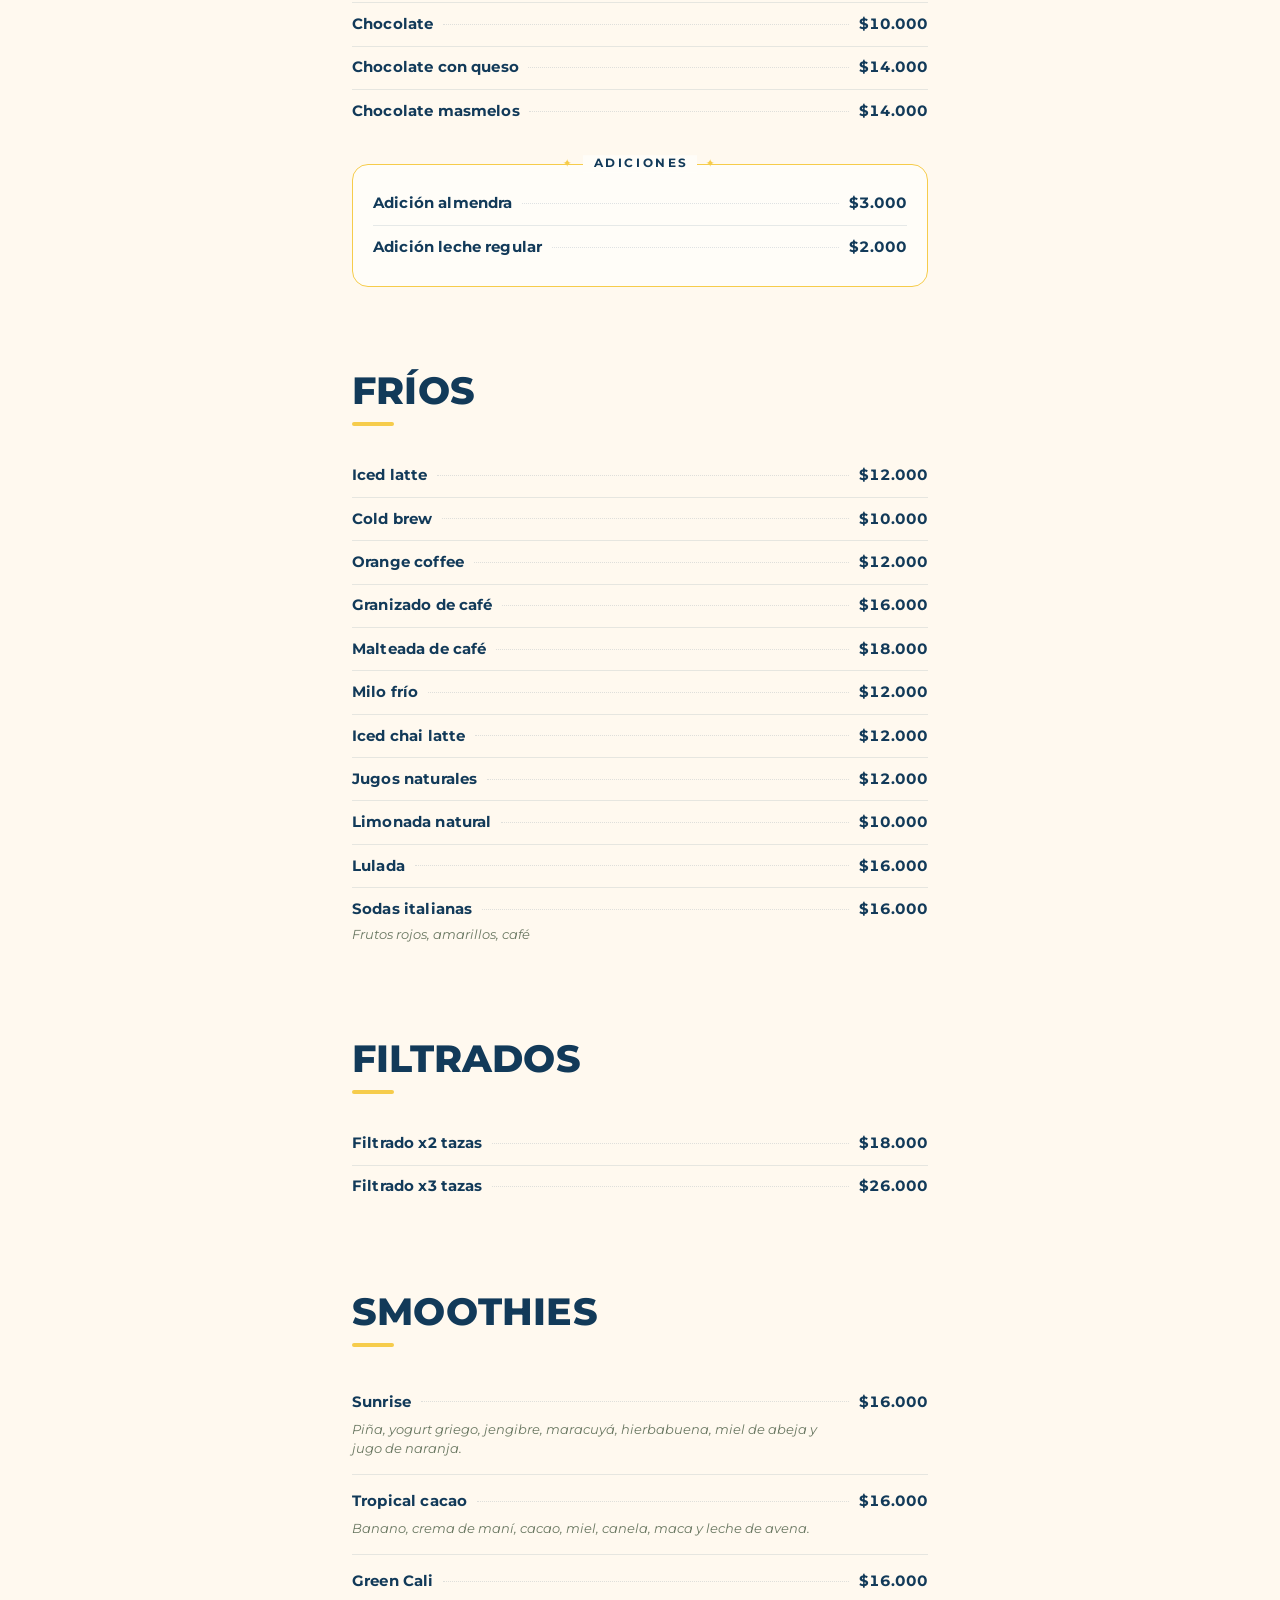
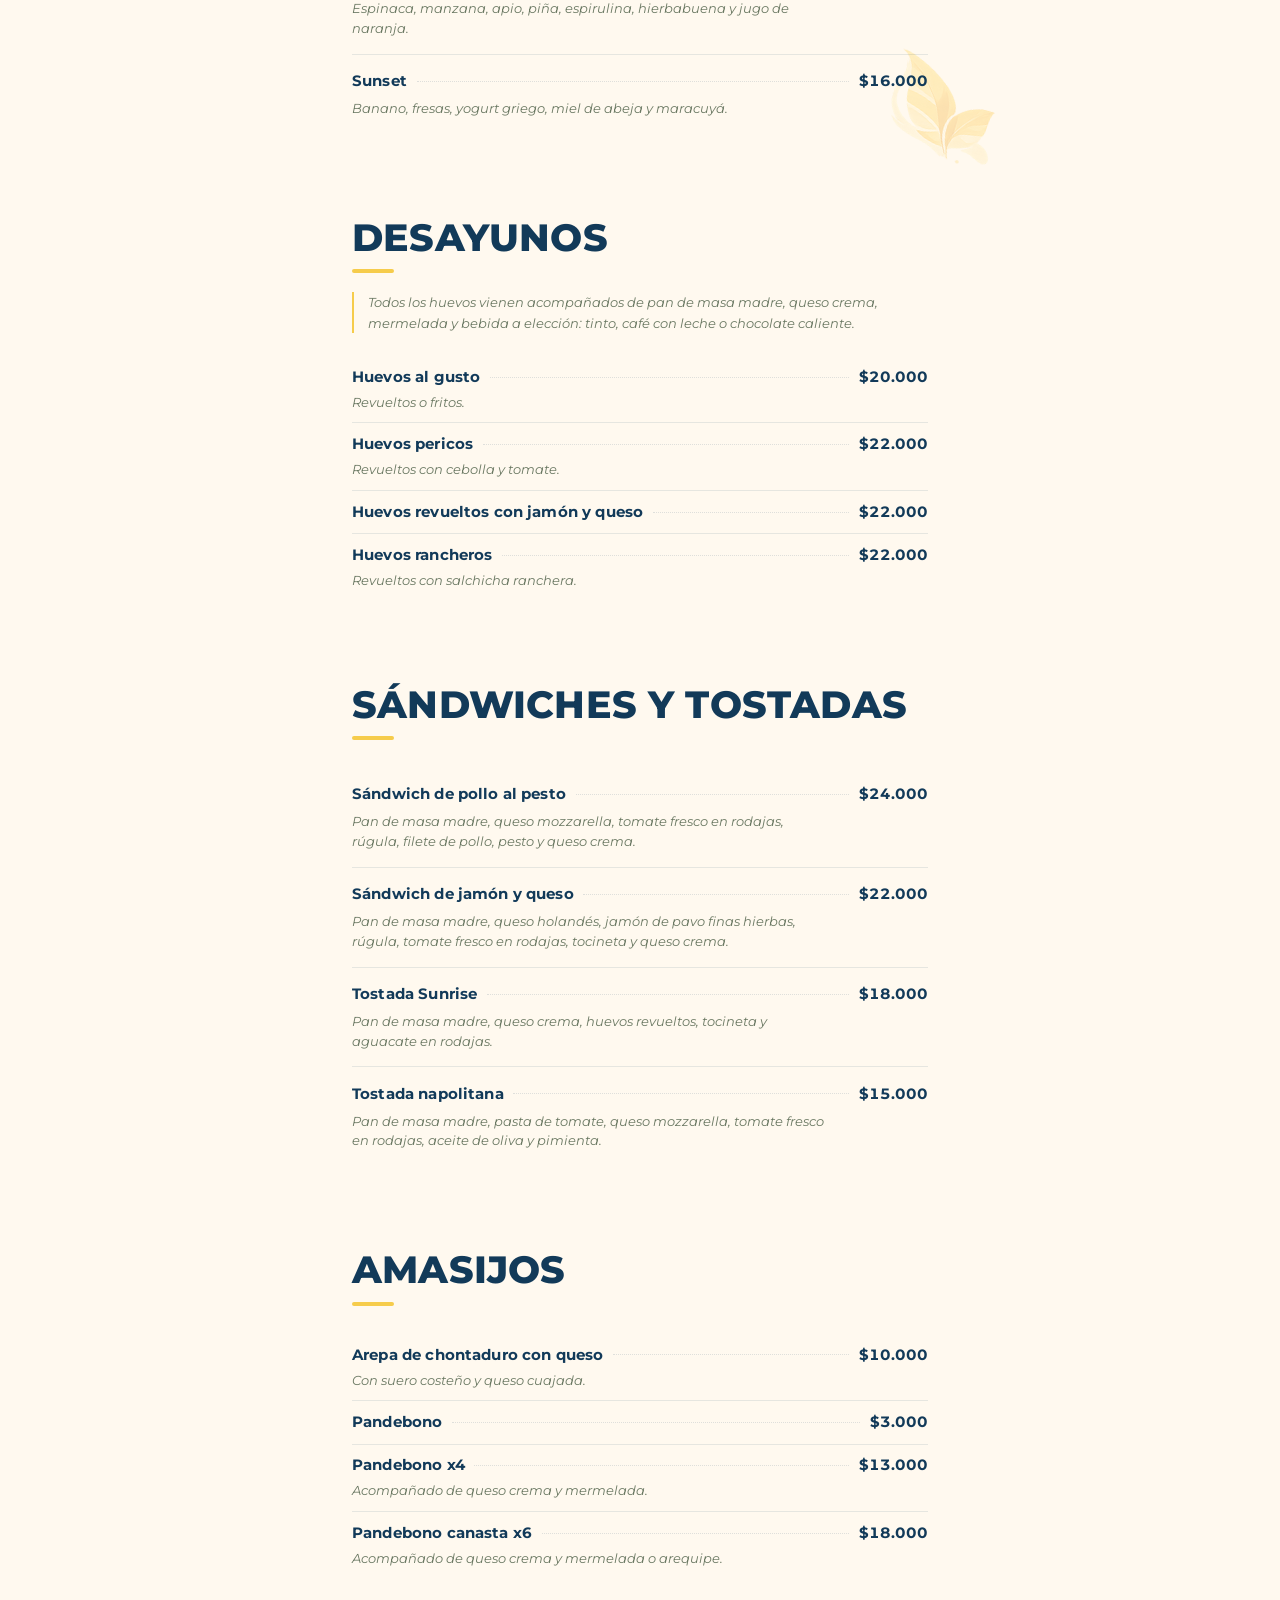
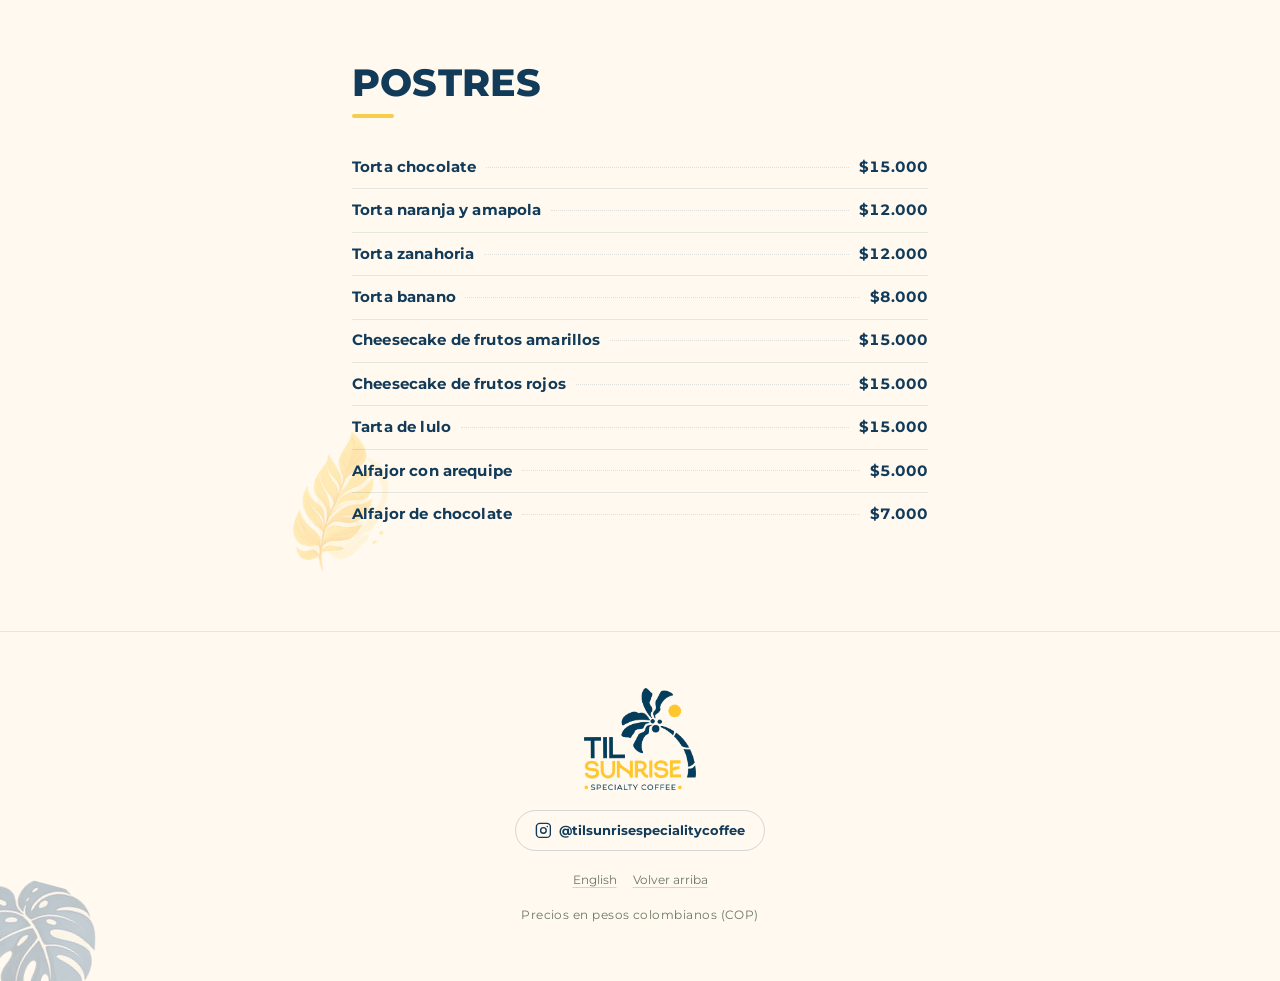
==== commit 64be411f: "feat: postres nuevos, fuera el cappuccino de vainilla, x4 con acompañamiento Cambios que pidió la du" ====
--- a/index.html
+++ b/index.html
@@ -31,7 +31,7 @@
 
 <link rel="preload" href="assets/fonts/montserrat-latin.woff2" as="font" type="font/woff2" crossorigin>
 <link rel="stylesheet" href="assets/menu.css">
-<script type="application/ld+json">{"@context":"https://schema.org","@type":"CafeOrCoffeeShop","name":"Til Sunrise Specialty Coffee","servesCuisine":"Coffee","address":{"@type":"PostalAddress","addressLocality":"Cali","addressCountry":"CO"},"sameAs":["https://www.instagram.com/tilsunrisespecialitycoffee/"],"hasMenu":{"@type":"Menu","inLanguage":"es","hasMenuSection":[{"@type":"MenuSection","name":"Calientes","hasMenuItem":[{"@type":"MenuItem","name":"Espresso sencillo","offers":{"@type":"Offer","price":"6000","priceCurrency":"COP"}},{"@type":"MenuItem","name":"Espresso doble","offers":{"@type":"Offer","price":"7000","priceCurrency":"COP"}},{"@type":"MenuItem","name":"Americano","offers":{"@type":"Offer","price":"8000","priceCurrency":"COP"}},{"@type":"MenuItem","name":"Cappuccino","offers":{"@type":"Offer","price":"10000","priceCurrency":"COP"}},{"@type":"MenuItem","name":"Cappuccino vainilla","offers":{"@type":"Offer","price":"11000","priceCurrency":"COP"}},{"@type":"MenuItem","name":"Latte","offers":{"@type":"Offer","price":"10000","priceCurrency":"COP"}},{"@type":"MenuItem","name":"Flat white","offers":{"@type":"Offer","price":"10000","priceCurrency":"COP"}},{"@type":"MenuItem","name":"Macchiato","offers":{"@type":"Offer","price":"8000","priceCurrency":"COP"}},{"@type":"MenuItem","name":"Moccachino","offers":{"@type":"Offer","price":"12000","priceCurrency":"COP"}},{"@type":"MenuItem","name":"Chai latte","offers":{"@type":"Offer","price":"10000","priceCurrency":"COP"}},{"@type":"MenuItem","name":"Milo","offers":{"@type":"Offer","price":"10000","priceCurrency":"COP"}},{"@type":"MenuItem","name":"Chocolate","offers":{"@type":"Offer","price":"10000","priceCurrency":"COP"}},{"@type":"MenuItem","name":"Chocolate con queso","offers":{"@type":"Offer","price":"14000","priceCurrency":"COP"}},{"@type":"MenuItem","name":"Chocolate masmelos","offers":{"@type":"Offer","price":"14000","priceCurrency":"COP"}}]},{"@type":"MenuSection","name":"Fríos","hasMenuItem":[{"@type":"MenuItem","name":"Iced latte","offers":{"@type":"Offer","price":"12000","priceCurrency":"COP"}},{"@type":"MenuItem","name":"Cold brew","offers":{"@type":"Offer","price":"10000","priceCurrency":"COP"}},{"@type":"MenuItem","name":"Orange coffee","offers":{"@type":"Offer","price":"12000","priceCurrency":"COP"}},{"@type":"MenuItem","name":"Granizado de café","offers":{"@type":"Offer","price":"16000","priceCurrency":"COP"}},{"@type":"MenuItem","name":"Malteada de café","offers":{"@type":"Offer","price":"18000","priceCurrency":"COP"}},{"@type":"MenuItem","name":"Milo frío","offers":{"@type":"Offer","price":"12000","priceCurrency":"COP"}},{"@type":"MenuItem","name":"Iced chai latte","offers":{"@type":"Offer","price":"12000","priceCurrency":"COP"}},{"@type":"MenuItem","name":"Jugos naturales","offers":{"@type":"Offer","price":"12000","priceCurrency":"COP"}},{"@type":"MenuItem","name":"Limonada natural","offers":{"@type":"Offer","price":"10000","priceCurrency":"COP"}},{"@type":"MenuItem","name":"Lulada","offers":{"@type":"Offer","price":"16000","priceCurrency":"COP"}},{"@type":"MenuItem","name":"Sodas italianas","description":"Frutos rojos, amarillos, café","offers":{"@type":"Offer","price":"16000","priceCurrency":"COP"}}]},{"@type":"MenuSection","name":"Filtrados","hasMenuItem":[{"@type":"MenuItem","name":"Filtrado x2 tazas","offers":{"@type":"Offer","price":"18000","priceCurrency":"COP"}},{"@type":"MenuItem","name":"Filtrado x3 tazas","offers":{"@type":"Offer","price":"26000","priceCurrency":"COP"}}]},{"@type":"MenuSection","name":"Smoothies","hasMenuItem":[{"@type":"MenuItem","name":"Sunrise","description":"Piña, yogurt griego, jengibre, maracuyá, hierbabuena, miel de abeja y jugo de naranja.","offers":{"@type":"Offer","price":"16000","priceCurrency":"COP"}},{"@type":"MenuItem","name":"Tropical cacao","description":"Banano, crema de maní, cacao, miel, canela, maca y leche de avena.","offers":{"@type":"Offer","price":"16000","priceCurrency":"COP"}},{"@type":"MenuItem","name":"Green Cali","description":"Espinaca, manzana, apio, piña, espirulina, hierbabuena y jugo de naranja.","offers":{"@type":"Offer","price":"16000","priceCurrency":"COP"}},{"@type":"MenuItem","name":"Sunset","description":"Banano, fresas, yogurt griego, miel de abeja y maracuyá.","offers":{"@type":"Offer","price":"16000","priceCurrency":"COP"}}]},{"@type":"MenuSection","name":"Desayunos","description":"Todos los huevos vienen acompañados de pan de masa madre, queso crema, mermelada y bebida a elección: tinto, café con leche o chocolate caliente.","hasMenuItem":[{"@type":"MenuItem","name":"Huevos al gusto","description":"Revueltos o fritos.","offers":{"@type":"Offer","price":"20000","priceCurrency":"COP"}},{"@type":"MenuItem","name":"Huevos pericos","description":"Revueltos con cebolla y tomate.","offers":{"@type":"Offer","price":"22000","priceCurrency":"COP"}},{"@type":"MenuItem","name":"Huevos revueltos con jamón y queso","offers":{"@type":"Offer","price":"22000","priceCurrency":"COP"}},{"@type":"MenuItem","name":"Huevos rancheros","description":"Revueltos con salchicha ranchera.","offers":{"@type":"Offer","price":"22000","priceCurrency":"COP"}}]},{"@type":"MenuSection","name":"Sándwiches y tostadas","hasMenuItem":[{"@type":"MenuItem","name":"Sándwich de pollo al pesto","description":"Pan de masa madre, queso mozzarella, tomate fresco en rodajas, rúgula, filete de pollo, pesto y queso crema.","offers":{"@type":"Offer","price":"24000","priceCurrency":"COP"}},{"@type":"MenuItem","name":"Sándwich de jamón y queso","description":"Pan de masa madre, queso holandés, jamón de pavo finas hierbas, rúgula, tomate fresco en rodajas, tocineta y queso crema.","offers":{"@type":"Offer","price":"22000","priceCurrency":"COP"}},{"@type":"MenuItem","name":"Tostada Sunrise","description":"Pan de masa madre, queso crema, huevos revueltos, tocineta y aguacate en rodajas.","offers":{"@type":"Offer","price":"18000","priceCurrency":"COP"}},{"@type":"MenuItem","name":"Tostada napolitana","description":"Pan de masa madre, pasta de tomate, queso mozzarella, tomate fresco en rodajas, aceite de oliva y pimienta.","offers":{"@type":"Offer","price":"15000","priceCurrency":"COP"}}]},{"@type":"MenuSection","name":"Amasijos","hasMenuItem":[{"@type":"MenuItem","name":"Arepa de chontaduro con queso","description":"Con suero costeño y queso cuajada.","offers":{"@type":"Offer","price":"10000","priceCurrency":"COP"}},{"@type":"MenuItem","name":"Pandebono","offers":{"@type":"Offer","price":"3000","priceCurrency":"COP"}},{"@type":"MenuItem","name":"Pandebono x4","offers":{"@type":"Offer","price":"10000","priceCurrency":"COP"}},{"@type":"MenuItem","name":"Pandebono canasta x6","description":"Acompañado de queso crema y mermelada o arequipe.","offers":{"@type":"Offer","price":"18000","priceCurrency":"COP"}}]},{"@type":"MenuSection","name":"Postres","hasMenuItem":[{"@type":"MenuItem","name":"Torta chocolate","offers":{"@type":"Offer","price":"15000","priceCurrency":"COP"}},{"@type":"MenuItem","name":"Torta naranja y amapola","offers":{"@type":"Offer","price":"12000","priceCurrency":"COP"}},{"@type":"MenuItem","name":"Torta zanahoria","offers":{"@type":"Offer","price":"12000","priceCurrency":"COP"}},{"@type":"MenuItem","name":"Alfajor con arequipe","offers":{"@type":"Offer","price":"5000","priceCurrency":"COP"}},{"@type":"MenuItem","name":"Alfajor de chocolate","offers":{"@type":"Offer","price":"7000","priceCurrency":"COP"}}]}]}}</script>
+<script type="application/ld+json">{"@context":"https://schema.org","@type":"CafeOrCoffeeShop","name":"Til Sunrise Specialty Coffee","servesCuisine":"Coffee","address":{"@type":"PostalAddress","addressLocality":"Cali","addressCountry":"CO"},"sameAs":["https://www.instagram.com/tilsunrisespecialitycoffee/"],"hasMenu":{"@type":"Menu","inLanguage":"es","hasMenuSection":[{"@type":"MenuSection","name":"Calientes","hasMenuItem":[{"@type":"MenuItem","name":"Espresso sencillo","offers":{"@type":"Offer","price":"6000","priceCurrency":"COP"}},{"@type":"MenuItem","name":"Espresso doble","offers":{"@type":"Offer","price":"7000","priceCurrency":"COP"}},{"@type":"MenuItem","name":"Americano","offers":{"@type":"Offer","price":"8000","priceCurrency":"COP"}},{"@type":"MenuItem","name":"Cappuccino","offers":{"@type":"Offer","price":"10000","priceCurrency":"COP"}},{"@type":"MenuItem","name":"Latte","offers":{"@type":"Offer","price":"10000","priceCurrency":"COP"}},{"@type":"MenuItem","name":"Flat white","offers":{"@type":"Offer","price":"10000","priceCurrency":"COP"}},{"@type":"MenuItem","name":"Macchiato","offers":{"@type":"Offer","price":"8000","priceCurrency":"COP"}},{"@type":"MenuItem","name":"Moccachino","offers":{"@type":"Offer","price":"12000","priceCurrency":"COP"}},{"@type":"MenuItem","name":"Chai latte","offers":{"@type":"Offer","price":"10000","priceCurrency":"COP"}},{"@type":"MenuItem","name":"Milo","offers":{"@type":"Offer","price":"10000","priceCurrency":"COP"}},{"@type":"MenuItem","name":"Chocolate","offers":{"@type":"Offer","price":"10000","priceCurrency":"COP"}},{"@type":"MenuItem","name":"Chocolate con queso","offers":{"@type":"Offer","price":"14000","priceCurrency":"COP"}},{"@type":"MenuItem","name":"Chocolate masmelos","offers":{"@type":"Offer","price":"14000","priceCurrency":"COP"}}]},{"@type":"MenuSection","name":"Fríos","hasMenuItem":[{"@type":"MenuItem","name":"Iced latte","offers":{"@type":"Offer","price":"12000","priceCurrency":"COP"}},{"@type":"MenuItem","name":"Cold brew","offers":{"@type":"Offer","price":"10000","priceCurrency":"COP"}},{"@type":"MenuItem","name":"Orange coffee","offers":{"@type":"Offer","price":"12000","priceCurrency":"COP"}},{"@type":"MenuItem","name":"Granizado de café","offers":{"@type":"Offer","price":"16000","priceCurrency":"COP"}},{"@type":"MenuItem","name":"Malteada de café","offers":{"@type":"Offer","price":"18000","priceCurrency":"COP"}},{"@type":"MenuItem","name":"Milo frío","offers":{"@type":"Offer","price":"12000","priceCurrency":"COP"}},{"@type":"MenuItem","name":"Iced chai latte","offers":{"@type":"Offer","price":"12000","priceCurrency":"COP"}},{"@type":"MenuItem","name":"Jugos naturales","offers":{"@type":"Offer","price":"12000","priceCurrency":"COP"}},{"@type":"MenuItem","name":"Limonada natural","offers":{"@type":"Offer","price":"10000","priceCurrency":"COP"}},{"@type":"MenuItem","name":"Lulada","offers":{"@type":"Offer","price":"16000","priceCurrency":"COP"}},{"@type":"MenuItem","name":"Sodas italianas","description":"Frutos rojos, amarillos, café","offers":{"@type":"Offer","price":"16000","priceCurrency":"COP"}}]},{"@type":"MenuSection","name":"Filtrados","hasMenuItem":[{"@type":"MenuItem","name":"Filtrado x2 tazas","offers":{"@type":"Offer","price":"18000","priceCurrency":"COP"}},{"@type":"MenuItem","name":"Filtrado x3 tazas","offers":{"@type":"Offer","price":"26000","priceCurrency":"COP"}}]},{"@type":"MenuSection","name":"Smoothies","hasMenuItem":[{"@type":"MenuItem","name":"Sunrise","description":"Piña, yogurt griego, jengibre, maracuyá, hierbabuena, miel de abeja y jugo de naranja.","offers":{"@type":"Offer","price":"16000","priceCurrency":"COP"}},{"@type":"MenuItem","name":"Tropical cacao","description":"Banano, crema de maní, cacao, miel, canela, maca y leche de avena.","offers":{"@type":"Offer","price":"16000","priceCurrency":"COP"}},{"@type":"MenuItem","name":"Green Cali","description":"Espinaca, manzana, apio, piña, espirulina, hierbabuena y jugo de naranja.","offers":{"@type":"Offer","price":"16000","priceCurrency":"COP"}},{"@type":"MenuItem","name":"Sunset","description":"Banano, fresas, yogurt griego, miel de abeja y maracuyá.","offers":{"@type":"Offer","price":"16000","priceCurrency":"COP"}}]},{"@type":"MenuSection","name":"Desayunos","description":"Todos los huevos vienen acompañados de pan de masa madre, queso crema, mermelada y bebida a elección: tinto, café con leche o chocolate caliente.","hasMenuItem":[{"@type":"MenuItem","name":"Huevos al gusto","description":"Revueltos o fritos.","offers":{"@type":"Offer","price":"20000","priceCurrency":"COP"}},{"@type":"MenuItem","name":"Huevos pericos","description":"Revueltos con cebolla y tomate.","offers":{"@type":"Offer","price":"22000","priceCurrency":"COP"}},{"@type":"MenuItem","name":"Huevos revueltos con jamón y queso","offers":{"@type":"Offer","price":"22000","priceCurrency":"COP"}},{"@type":"MenuItem","name":"Huevos rancheros","description":"Revueltos con salchicha ranchera.","offers":{"@type":"Offer","price":"22000","priceCurrency":"COP"}}]},{"@type":"MenuSection","name":"Sándwiches y tostadas","hasMenuItem":[{"@type":"MenuItem","name":"Sándwich de pollo al pesto","description":"Pan de masa madre, queso mozzarella, tomate fresco en rodajas, rúgula, filete de pollo, pesto y queso crema.","offers":{"@type":"Offer","price":"24000","priceCurrency":"COP"}},{"@type":"MenuItem","name":"Sándwich de jamón y queso","description":"Pan de masa madre, queso holandés, jamón de pavo finas hierbas, rúgula, tomate fresco en rodajas, tocineta y queso crema.","offers":{"@type":"Offer","price":"22000","priceCurrency":"COP"}},{"@type":"MenuItem","name":"Tostada Sunrise","description":"Pan de masa madre, queso crema, huevos revueltos, tocineta y aguacate en rodajas.","offers":{"@type":"Offer","price":"18000","priceCurrency":"COP"}},{"@type":"MenuItem","name":"Tostada napolitana","description":"Pan de masa madre, pasta de tomate, queso mozzarella, tomate fresco en rodajas, aceite de oliva y pimienta.","offers":{"@type":"Offer","price":"15000","priceCurrency":"COP"}}]},{"@type":"MenuSection","name":"Amasijos","hasMenuItem":[{"@type":"MenuItem","name":"Arepa de chontaduro con queso","description":"Con suero costeño y queso cuajada.","offers":{"@type":"Offer","price":"10000","priceCurrency":"COP"}},{"@type":"MenuItem","name":"Pandebono","offers":{"@type":"Offer","price":"3000","priceCurrency":"COP"}},{"@type":"MenuItem","name":"Pandebono x4","description":"Acompañado de queso crema y mermelada.","offers":{"@type":"Offer","price":"13000","priceCurrency":"COP"}},{"@type":"MenuItem","name":"Pandebono canasta x6","description":"Acompañado de queso crema y mermelada o arequipe.","offers":{"@type":"Offer","price":"18000","priceCurrency":"COP"}}]},{"@type":"MenuSection","name":"Postres","hasMenuItem":[{"@type":"MenuItem","name":"Torta chocolate","offers":{"@type":"Offer","price":"15000","priceCurrency":"COP"}},{"@type":"MenuItem","name":"Torta naranja y amapola","offers":{"@type":"Offer","price":"12000","priceCurrency":"COP"}},{"@type":"MenuItem","name":"Torta zanahoria","offers":{"@type":"Offer","price":"12000","priceCurrency":"COP"}},{"@type":"MenuItem","name":"Torta banano","offers":{"@type":"Offer","price":"8000","priceCurrency":"COP"}},{"@type":"MenuItem","name":"Cheesecake de frutos amarillos","offers":{"@type":"Offer","price":"15000","priceCurrency":"COP"}},{"@type":"MenuItem","name":"Cheesecake de frutos rojos","offers":{"@type":"Offer","price":"15000","priceCurrency":"COP"}},{"@type":"MenuItem","name":"Tarta de lulo","offers":{"@type":"Offer","price":"15000","priceCurrency":"COP"}},{"@type":"MenuItem","name":"Alfajor con arequipe","offers":{"@type":"Offer","price":"5000","priceCurrency":"COP"}},{"@type":"MenuItem","name":"Alfajor de chocolate","offers":{"@type":"Offer","price":"7000","priceCurrency":"COP"}}]}]}}</script>
 </head>
 <body>
 <a class="skip" href="#menu">Ir al menú</a>
@@ -123,13 +123,6 @@
         </li>
         <li class="item">
           <p class="item__row">
-            <span class="item__name">Cappuccino vainilla</span>
-            <span class="item__leader" aria-hidden="true"></span>
-            <span class="item__price">$11.000</span>
-          </p>
-        </li>
-        <li class="item">
-          <p class="item__row">
             <span class="item__name">Latte</span>
             <span class="item__leader" aria-hidden="true"></span>
             <span class="item__price">$10.000</span>
@@ -466,8 +459,9 @@
           <p class="item__row">
             <span class="item__name">Pandebono x4</span>
             <span class="item__leader" aria-hidden="true"></span>
-            <span class="item__price">$10.000</span>
-          </p>
+            <span class="item__price">$13.000</span>
+          </p>
+          <p class="item__desc">Acompañado de queso crema y mermelada.</p>
         </li>
         <li class="item">
           <p class="item__row">
@@ -505,6 +499,34 @@
             <span class="item__name">Torta zanahoria</span>
             <span class="item__leader" aria-hidden="true"></span>
             <span class="item__price">$12.000</span>
+          </p>
+        </li>
+        <li class="item">
+          <p class="item__row">
+            <span class="item__name">Torta banano</span>
+            <span class="item__leader" aria-hidden="true"></span>
+            <span class="item__price">$8.000</span>
+          </p>
+        </li>
+        <li class="item">
+          <p class="item__row">
+            <span class="item__name">Cheesecake de frutos amarillos</span>
+            <span class="item__leader" aria-hidden="true"></span>
+            <span class="item__price">$15.000</span>
+          </p>
+        </li>
+        <li class="item">
+          <p class="item__row">
+            <span class="item__name">Cheesecake de frutos rojos</span>
+            <span class="item__leader" aria-hidden="true"></span>
+            <span class="item__price">$15.000</span>
+          </p>
+        </li>
+        <li class="item">
+          <p class="item__row">
+            <span class="item__name">Tarta de lulo</span>
+            <span class="item__leader" aria-hidden="true"></span>
+            <span class="item__price">$15.000</span>
           </p>
         </li>
         <li class="item">
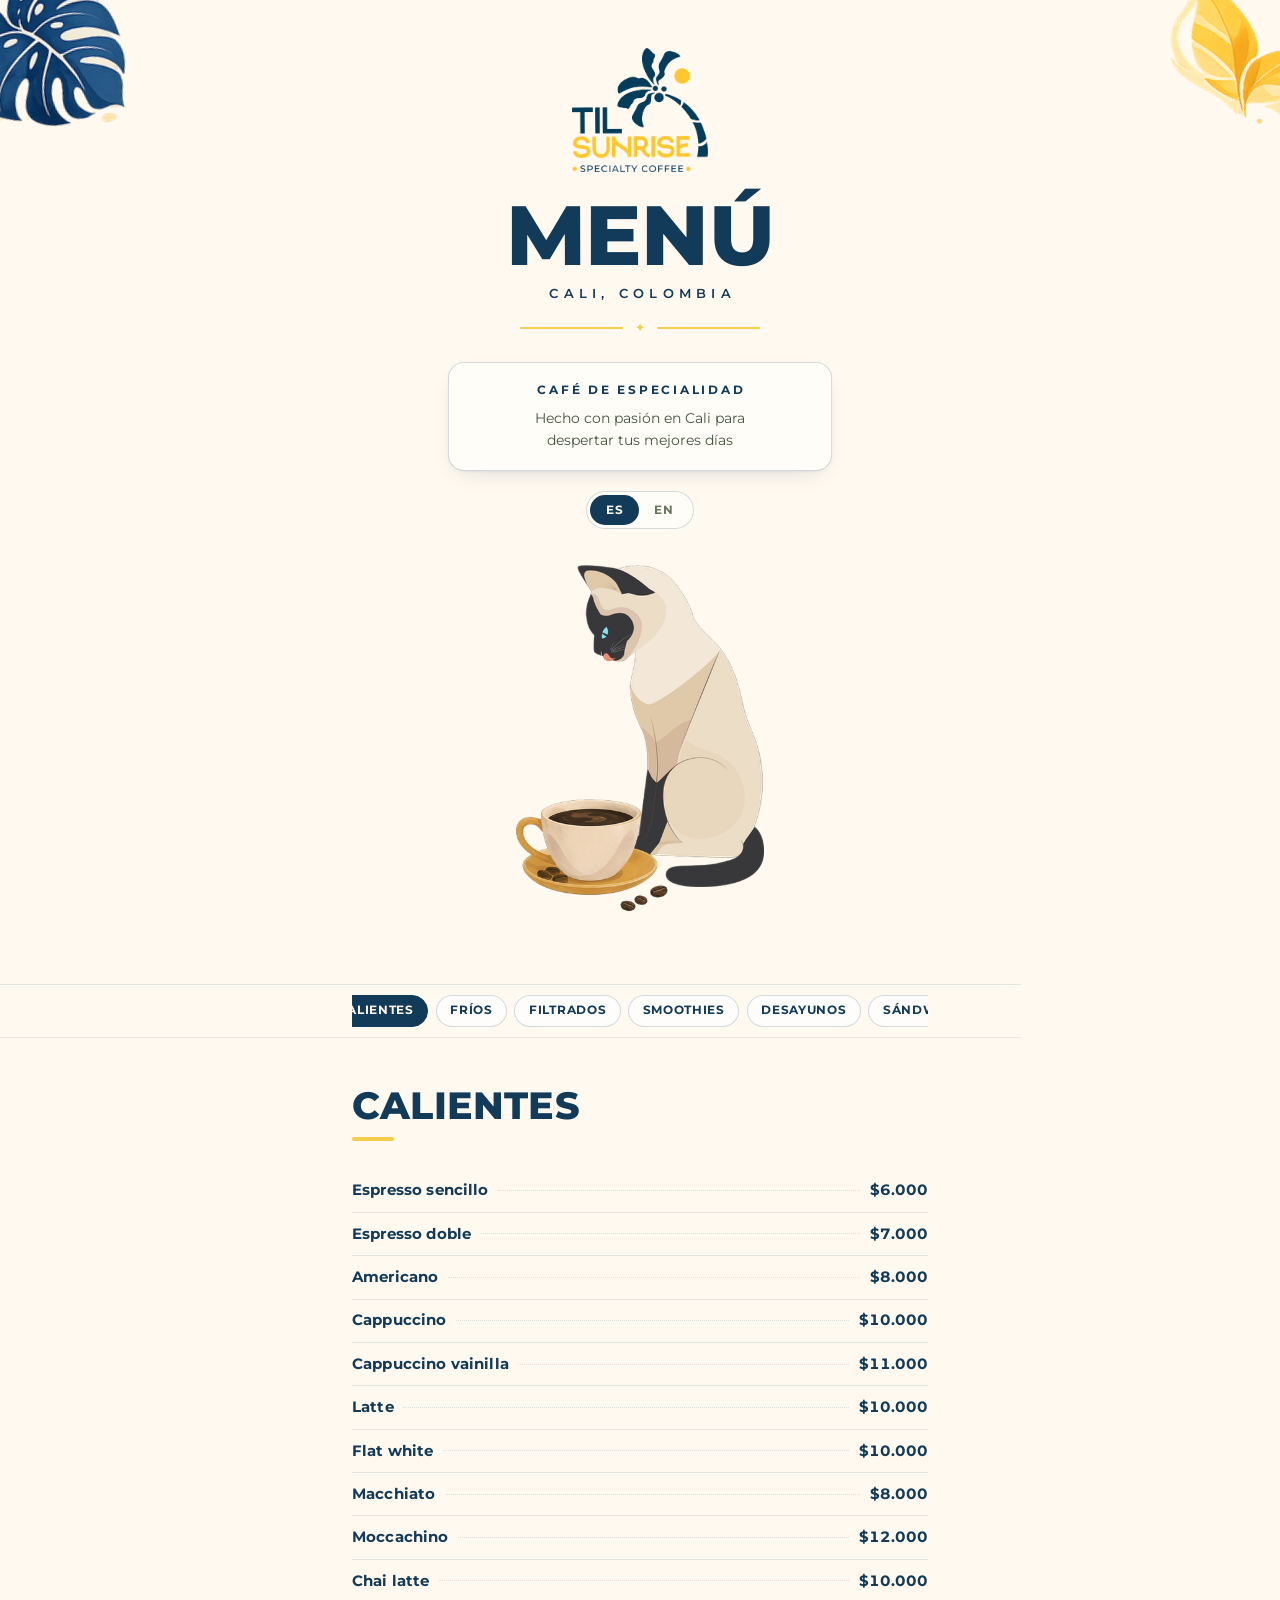
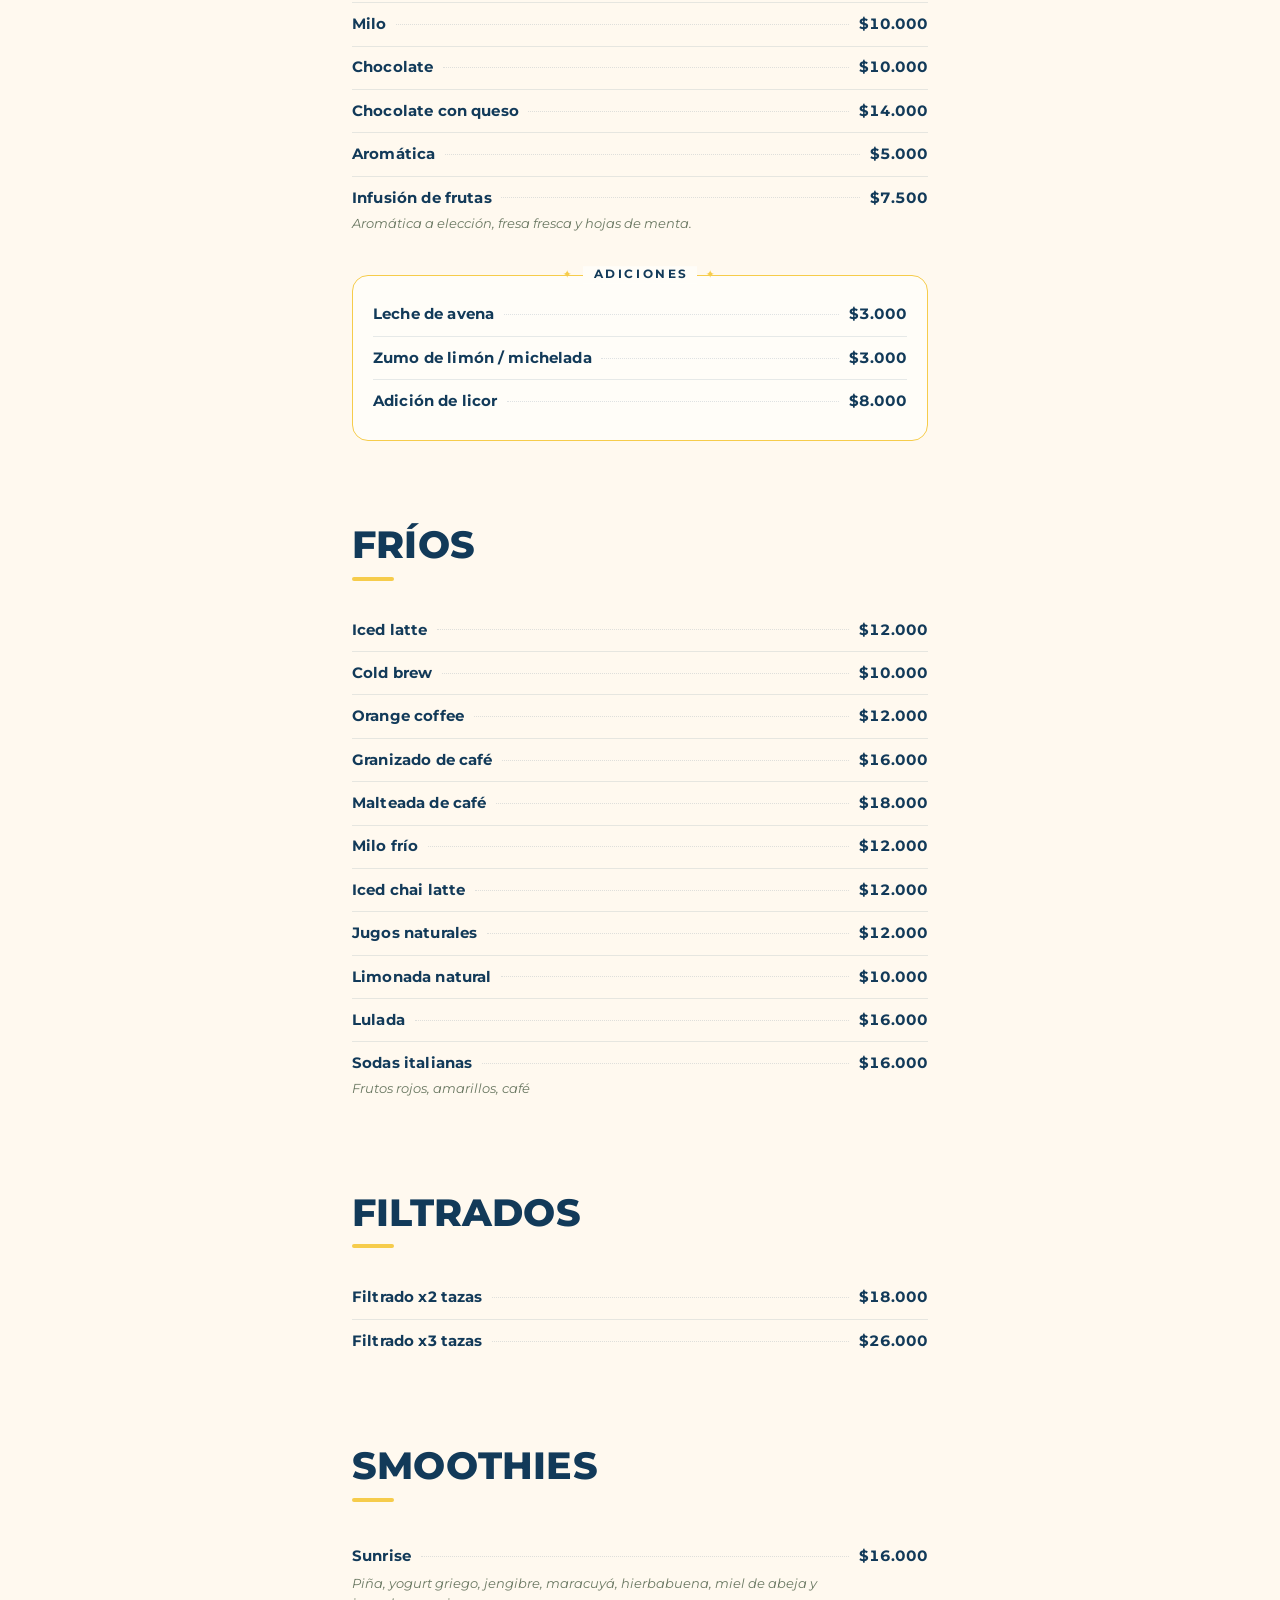
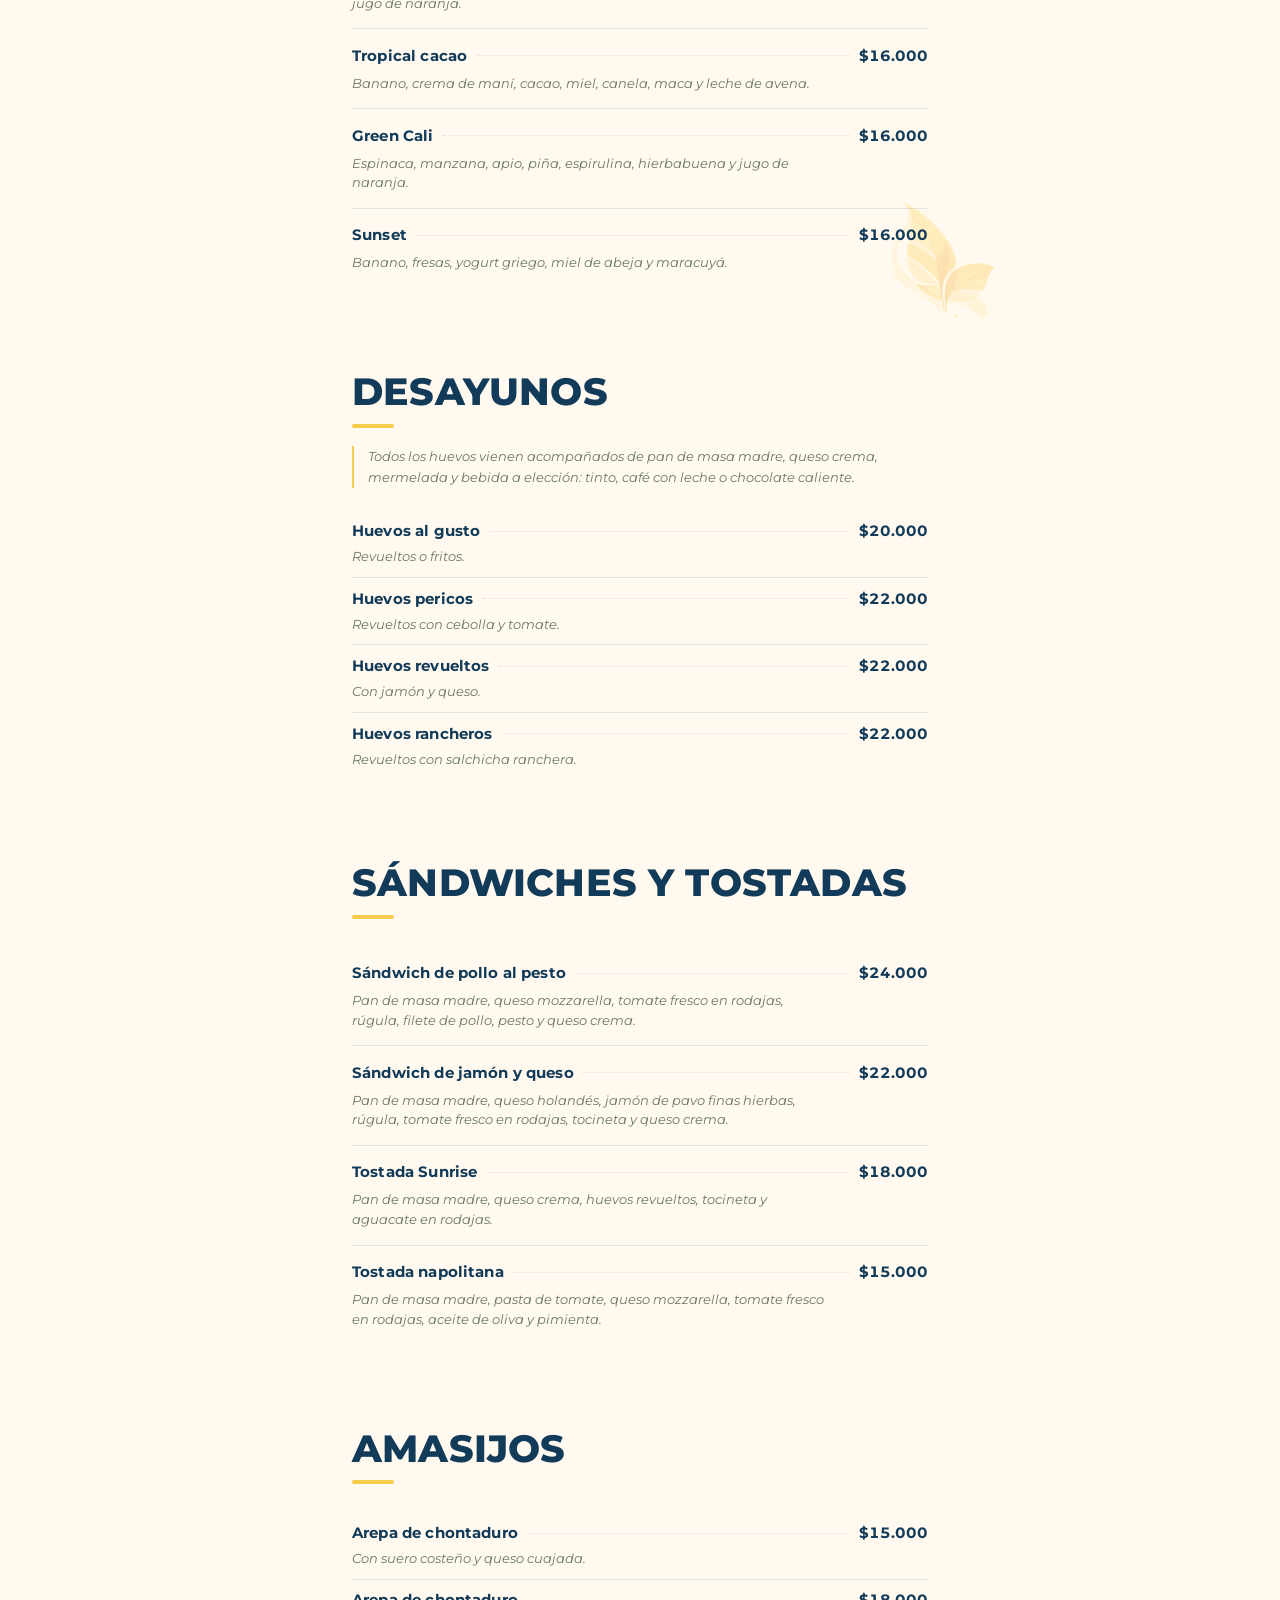
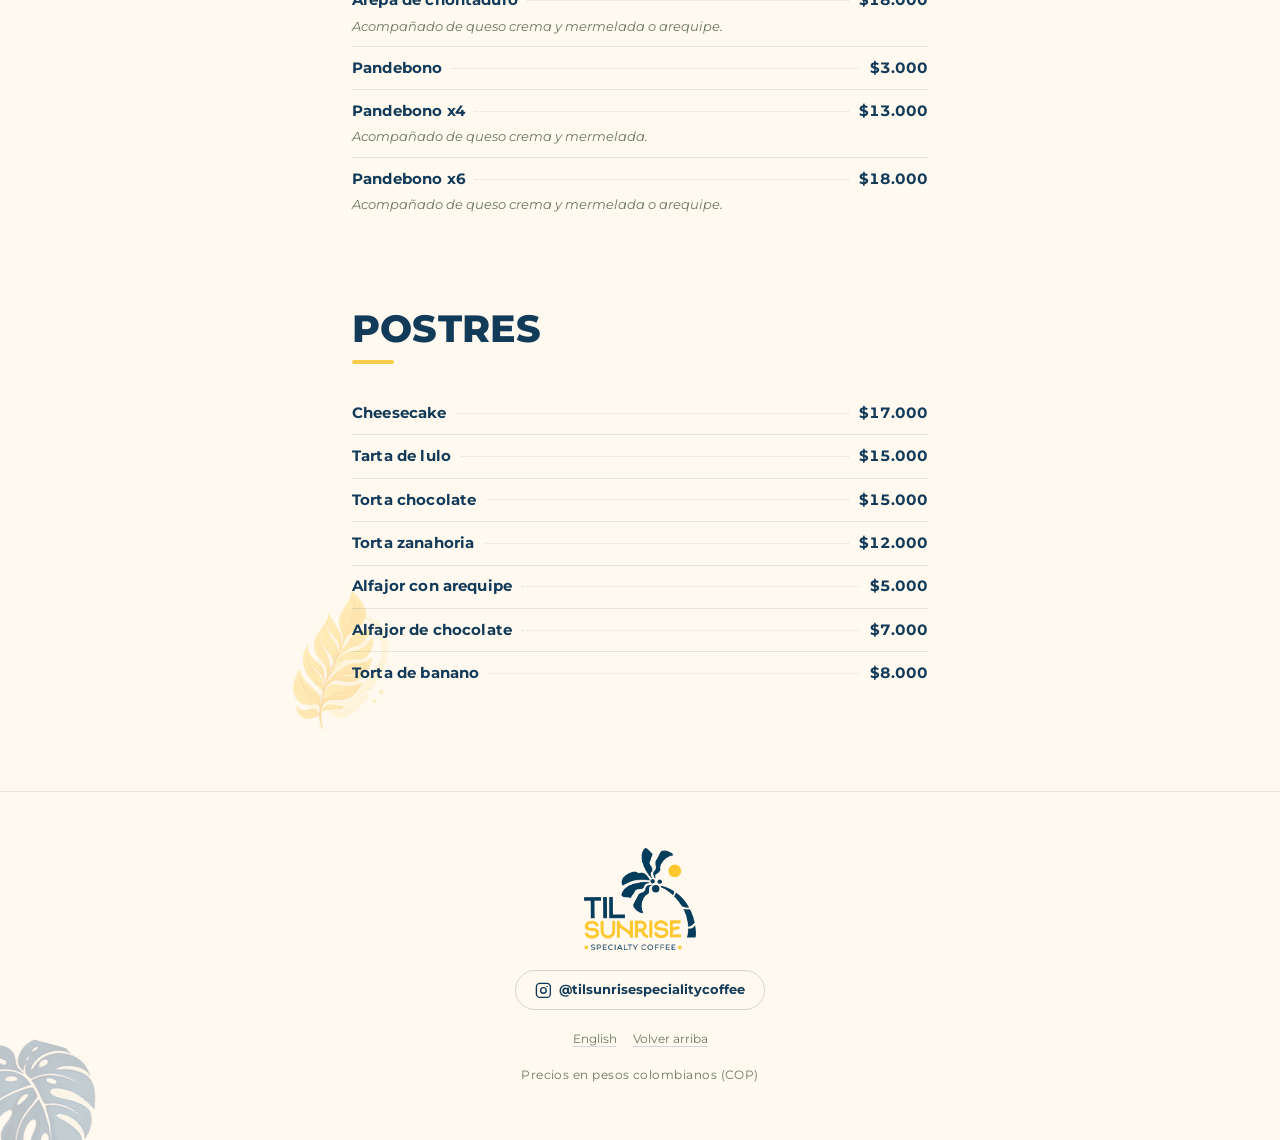
==== commit 32deea42: "feat: cuadrar la carta web con la carta impresa La dueña mandó las fotos de la carta diseñada y pidi" ====
--- a/index.html
+++ b/index.html
@@ -31,7 +31,7 @@
 
 <link rel="preload" href="assets/fonts/montserrat-latin.woff2" as="font" type="font/woff2" crossorigin>
 <link rel="stylesheet" href="assets/menu.css">
-<script type="application/ld+json">{"@context":"https://schema.org","@type":"CafeOrCoffeeShop","name":"Til Sunrise Specialty Coffee","servesCuisine":"Coffee","address":{"@type":"PostalAddress","addressLocality":"Cali","addressCountry":"CO"},"sameAs":["https://www.instagram.com/tilsunrisespecialitycoffee/"],"hasMenu":{"@type":"Menu","inLanguage":"es","hasMenuSection":[{"@type":"MenuSection","name":"Calientes","hasMenuItem":[{"@type":"MenuItem","name":"Espresso sencillo","offers":{"@type":"Offer","price":"6000","priceCurrency":"COP"}},{"@type":"MenuItem","name":"Espresso doble","offers":{"@type":"Offer","price":"7000","priceCurrency":"COP"}},{"@type":"MenuItem","name":"Americano","offers":{"@type":"Offer","price":"8000","priceCurrency":"COP"}},{"@type":"MenuItem","name":"Cappuccino","offers":{"@type":"Offer","price":"10000","priceCurrency":"COP"}},{"@type":"MenuItem","name":"Latte","offers":{"@type":"Offer","price":"10000","priceCurrency":"COP"}},{"@type":"MenuItem","name":"Flat white","offers":{"@type":"Offer","price":"10000","priceCurrency":"COP"}},{"@type":"MenuItem","name":"Macchiato","offers":{"@type":"Offer","price":"8000","priceCurrency":"COP"}},{"@type":"MenuItem","name":"Moccachino","offers":{"@type":"Offer","price":"12000","priceCurrency":"COP"}},{"@type":"MenuItem","name":"Chai latte","offers":{"@type":"Offer","price":"10000","priceCurrency":"COP"}},{"@type":"MenuItem","name":"Milo","offers":{"@type":"Offer","price":"10000","priceCurrency":"COP"}},{"@type":"MenuItem","name":"Chocolate","offers":{"@type":"Offer","price":"10000","priceCurrency":"COP"}},{"@type":"MenuItem","name":"Chocolate con queso","offers":{"@type":"Offer","price":"14000","priceCurrency":"COP"}},{"@type":"MenuItem","name":"Chocolate masmelos","offers":{"@type":"Offer","price":"14000","priceCurrency":"COP"}}]},{"@type":"MenuSection","name":"Fríos","hasMenuItem":[{"@type":"MenuItem","name":"Iced latte","offers":{"@type":"Offer","price":"12000","priceCurrency":"COP"}},{"@type":"MenuItem","name":"Cold brew","offers":{"@type":"Offer","price":"10000","priceCurrency":"COP"}},{"@type":"MenuItem","name":"Orange coffee","offers":{"@type":"Offer","price":"12000","priceCurrency":"COP"}},{"@type":"MenuItem","name":"Granizado de café","offers":{"@type":"Offer","price":"16000","priceCurrency":"COP"}},{"@type":"MenuItem","name":"Malteada de café","offers":{"@type":"Offer","price":"18000","priceCurrency":"COP"}},{"@type":"MenuItem","name":"Milo frío","offers":{"@type":"Offer","price":"12000","priceCurrency":"COP"}},{"@type":"MenuItem","name":"Iced chai latte","offers":{"@type":"Offer","price":"12000","priceCurrency":"COP"}},{"@type":"MenuItem","name":"Jugos naturales","offers":{"@type":"Offer","price":"12000","priceCurrency":"COP"}},{"@type":"MenuItem","name":"Limonada natural","offers":{"@type":"Offer","price":"10000","priceCurrency":"COP"}},{"@type":"MenuItem","name":"Lulada","offers":{"@type":"Offer","price":"16000","priceCurrency":"COP"}},{"@type":"MenuItem","name":"Sodas italianas","description":"Frutos rojos, amarillos, café","offers":{"@type":"Offer","price":"16000","priceCurrency":"COP"}}]},{"@type":"MenuSection","name":"Filtrados","hasMenuItem":[{"@type":"MenuItem","name":"Filtrado x2 tazas","offers":{"@type":"Offer","price":"18000","priceCurrency":"COP"}},{"@type":"MenuItem","name":"Filtrado x3 tazas","offers":{"@type":"Offer","price":"26000","priceCurrency":"COP"}}]},{"@type":"MenuSection","name":"Smoothies","hasMenuItem":[{"@type":"MenuItem","name":"Sunrise","description":"Piña, yogurt griego, jengibre, maracuyá, hierbabuena, miel de abeja y jugo de naranja.","offers":{"@type":"Offer","price":"16000","priceCurrency":"COP"}},{"@type":"MenuItem","name":"Tropical cacao","description":"Banano, crema de maní, cacao, miel, canela, maca y leche de avena.","offers":{"@type":"Offer","price":"16000","priceCurrency":"COP"}},{"@type":"MenuItem","name":"Green Cali","description":"Espinaca, manzana, apio, piña, espirulina, hierbabuena y jugo de naranja.","offers":{"@type":"Offer","price":"16000","priceCurrency":"COP"}},{"@type":"MenuItem","name":"Sunset","description":"Banano, fresas, yogurt griego, miel de abeja y maracuyá.","offers":{"@type":"Offer","price":"16000","priceCurrency":"COP"}}]},{"@type":"MenuSection","name":"Desayunos","description":"Todos los huevos vienen acompañados de pan de masa madre, queso crema, mermelada y bebida a elección: tinto, café con leche o chocolate caliente.","hasMenuItem":[{"@type":"MenuItem","name":"Huevos al gusto","description":"Revueltos o fritos.","offers":{"@type":"Offer","price":"20000","priceCurrency":"COP"}},{"@type":"MenuItem","name":"Huevos pericos","description":"Revueltos con cebolla y tomate.","offers":{"@type":"Offer","price":"22000","priceCurrency":"COP"}},{"@type":"MenuItem","name":"Huevos revueltos con jamón y queso","offers":{"@type":"Offer","price":"22000","priceCurrency":"COP"}},{"@type":"MenuItem","name":"Huevos rancheros","description":"Revueltos con salchicha ranchera.","offers":{"@type":"Offer","price":"22000","priceCurrency":"COP"}}]},{"@type":"MenuSection","name":"Sándwiches y tostadas","hasMenuItem":[{"@type":"MenuItem","name":"Sándwich de pollo al pesto","description":"Pan de masa madre, queso mozzarella, tomate fresco en rodajas, rúgula, filete de pollo, pesto y queso crema.","offers":{"@type":"Offer","price":"24000","priceCurrency":"COP"}},{"@type":"MenuItem","name":"Sándwich de jamón y queso","description":"Pan de masa madre, queso holandés, jamón de pavo finas hierbas, rúgula, tomate fresco en rodajas, tocineta y queso crema.","offers":{"@type":"Offer","price":"22000","priceCurrency":"COP"}},{"@type":"MenuItem","name":"Tostada Sunrise","description":"Pan de masa madre, queso crema, huevos revueltos, tocineta y aguacate en rodajas.","offers":{"@type":"Offer","price":"18000","priceCurrency":"COP"}},{"@type":"MenuItem","name":"Tostada napolitana","description":"Pan de masa madre, pasta de tomate, queso mozzarella, tomate fresco en rodajas, aceite de oliva y pimienta.","offers":{"@type":"Offer","price":"15000","priceCurrency":"COP"}}]},{"@type":"MenuSection","name":"Amasijos","hasMenuItem":[{"@type":"MenuItem","name":"Arepa de chontaduro con queso","description":"Con suero costeño y queso cuajada.","offers":{"@type":"Offer","price":"10000","priceCurrency":"COP"}},{"@type":"MenuItem","name":"Pandebono","offers":{"@type":"Offer","price":"3000","priceCurrency":"COP"}},{"@type":"MenuItem","name":"Pandebono x4","description":"Acompañado de queso crema y mermelada.","offers":{"@type":"Offer","price":"13000","priceCurrency":"COP"}},{"@type":"MenuItem","name":"Pandebono canasta x6","description":"Acompañado de queso crema y mermelada o arequipe.","offers":{"@type":"Offer","price":"18000","priceCurrency":"COP"}}]},{"@type":"MenuSection","name":"Postres","hasMenuItem":[{"@type":"MenuItem","name":"Torta chocolate","offers":{"@type":"Offer","price":"15000","priceCurrency":"COP"}},{"@type":"MenuItem","name":"Torta naranja y amapola","offers":{"@type":"Offer","price":"12000","priceCurrency":"COP"}},{"@type":"MenuItem","name":"Torta zanahoria","offers":{"@type":"Offer","price":"12000","priceCurrency":"COP"}},{"@type":"MenuItem","name":"Torta banano","offers":{"@type":"Offer","price":"8000","priceCurrency":"COP"}},{"@type":"MenuItem","name":"Cheesecake de frutos amarillos","offers":{"@type":"Offer","price":"15000","priceCurrency":"COP"}},{"@type":"MenuItem","name":"Cheesecake de frutos rojos","offers":{"@type":"Offer","price":"15000","priceCurrency":"COP"}},{"@type":"MenuItem","name":"Tarta de lulo","offers":{"@type":"Offer","price":"15000","priceCurrency":"COP"}},{"@type":"MenuItem","name":"Alfajor con arequipe","offers":{"@type":"Offer","price":"5000","priceCurrency":"COP"}},{"@type":"MenuItem","name":"Alfajor de chocolate","offers":{"@type":"Offer","price":"7000","priceCurrency":"COP"}}]}]}}</script>
+<script type="application/ld+json">{"@context":"https://schema.org","@type":"CafeOrCoffeeShop","name":"Til Sunrise Specialty Coffee","servesCuisine":"Coffee","address":{"@type":"PostalAddress","addressLocality":"Cali","addressCountry":"CO"},"sameAs":["https://www.instagram.com/tilsunrisespecialitycoffee/"],"hasMenu":{"@type":"Menu","inLanguage":"es","hasMenuSection":[{"@type":"MenuSection","name":"Calientes","hasMenuItem":[{"@type":"MenuItem","name":"Espresso sencillo","offers":{"@type":"Offer","price":"6000","priceCurrency":"COP"}},{"@type":"MenuItem","name":"Espresso doble","offers":{"@type":"Offer","price":"7000","priceCurrency":"COP"}},{"@type":"MenuItem","name":"Americano","offers":{"@type":"Offer","price":"8000","priceCurrency":"COP"}},{"@type":"MenuItem","name":"Cappuccino","offers":{"@type":"Offer","price":"10000","priceCurrency":"COP"}},{"@type":"MenuItem","name":"Cappuccino vainilla","offers":{"@type":"Offer","price":"11000","priceCurrency":"COP"}},{"@type":"MenuItem","name":"Latte","offers":{"@type":"Offer","price":"10000","priceCurrency":"COP"}},{"@type":"MenuItem","name":"Flat white","offers":{"@type":"Offer","price":"10000","priceCurrency":"COP"}},{"@type":"MenuItem","name":"Macchiato","offers":{"@type":"Offer","price":"8000","priceCurrency":"COP"}},{"@type":"MenuItem","name":"Moccachino","offers":{"@type":"Offer","price":"12000","priceCurrency":"COP"}},{"@type":"MenuItem","name":"Chai latte","offers":{"@type":"Offer","price":"10000","priceCurrency":"COP"}},{"@type":"MenuItem","name":"Milo","offers":{"@type":"Offer","price":"10000","priceCurrency":"COP"}},{"@type":"MenuItem","name":"Chocolate","offers":{"@type":"Offer","price":"10000","priceCurrency":"COP"}},{"@type":"MenuItem","name":"Chocolate con queso","offers":{"@type":"Offer","price":"14000","priceCurrency":"COP"}},{"@type":"MenuItem","name":"Aromática","offers":{"@type":"Offer","price":"5000","priceCurrency":"COP"}},{"@type":"MenuItem","name":"Infusión de frutas","description":"Aromática a elección, fresa fresca y hojas de menta.","offers":{"@type":"Offer","price":"7500","priceCurrency":"COP"}}]},{"@type":"MenuSection","name":"Fríos","hasMenuItem":[{"@type":"MenuItem","name":"Iced latte","offers":{"@type":"Offer","price":"12000","priceCurrency":"COP"}},{"@type":"MenuItem","name":"Cold brew","offers":{"@type":"Offer","price":"10000","priceCurrency":"COP"}},{"@type":"MenuItem","name":"Orange coffee","offers":{"@type":"Offer","price":"12000","priceCurrency":"COP"}},{"@type":"MenuItem","name":"Granizado de café","offers":{"@type":"Offer","price":"16000","priceCurrency":"COP"}},{"@type":"MenuItem","name":"Malteada de café","offers":{"@type":"Offer","price":"18000","priceCurrency":"COP"}},{"@type":"MenuItem","name":"Milo frío","offers":{"@type":"Offer","price":"12000","priceCurrency":"COP"}},{"@type":"MenuItem","name":"Iced chai latte","offers":{"@type":"Offer","price":"12000","priceCurrency":"COP"}},{"@type":"MenuItem","name":"Jugos naturales","offers":{"@type":"Offer","price":"12000","priceCurrency":"COP"}},{"@type":"MenuItem","name":"Limonada natural","offers":{"@type":"Offer","price":"10000","priceCurrency":"COP"}},{"@type":"MenuItem","name":"Lulada","offers":{"@type":"Offer","price":"16000","priceCurrency":"COP"}},{"@type":"MenuItem","name":"Sodas italianas","description":"Frutos rojos, amarillos, café","offers":{"@type":"Offer","price":"16000","priceCurrency":"COP"}}]},{"@type":"MenuSection","name":"Filtrados","hasMenuItem":[{"@type":"MenuItem","name":"Filtrado x2 tazas","offers":{"@type":"Offer","price":"18000","priceCurrency":"COP"}},{"@type":"MenuItem","name":"Filtrado x3 tazas","offers":{"@type":"Offer","price":"26000","priceCurrency":"COP"}}]},{"@type":"MenuSection","name":"Smoothies","hasMenuItem":[{"@type":"MenuItem","name":"Sunrise","description":"Piña, yogurt griego, jengibre, maracuyá, hierbabuena, miel de abeja y jugo de naranja.","offers":{"@type":"Offer","price":"16000","priceCurrency":"COP"}},{"@type":"MenuItem","name":"Tropical cacao","description":"Banano, crema de maní, cacao, miel, canela, maca y leche de avena.","offers":{"@type":"Offer","price":"16000","priceCurrency":"COP"}},{"@type":"MenuItem","name":"Green Cali","description":"Espinaca, manzana, apio, piña, espirulina, hierbabuena y jugo de naranja.","offers":{"@type":"Offer","price":"16000","priceCurrency":"COP"}},{"@type":"MenuItem","name":"Sunset","description":"Banano, fresas, yogurt griego, miel de abeja y maracuyá.","offers":{"@type":"Offer","price":"16000","priceCurrency":"COP"}}]},{"@type":"MenuSection","name":"Desayunos","description":"Todos los huevos vienen acompañados de pan de masa madre, queso crema, mermelada y bebida a elección: tinto, café con leche o chocolate caliente.","hasMenuItem":[{"@type":"MenuItem","name":"Huevos al gusto","description":"Revueltos o fritos.","offers":{"@type":"Offer","price":"20000","priceCurrency":"COP"}},{"@type":"MenuItem","name":"Huevos pericos","description":"Revueltos con cebolla y tomate.","offers":{"@type":"Offer","price":"22000","priceCurrency":"COP"}},{"@type":"MenuItem","name":"Huevos revueltos","description":"Con jamón y queso.","offers":{"@type":"Offer","price":"22000","priceCurrency":"COP"}},{"@type":"MenuItem","name":"Huevos rancheros","description":"Revueltos con salchicha ranchera.","offers":{"@type":"Offer","price":"22000","priceCurrency":"COP"}}]},{"@type":"MenuSection","name":"Sándwiches y tostadas","hasMenuItem":[{"@type":"MenuItem","name":"Sándwich de pollo al pesto","description":"Pan de masa madre, queso mozzarella, tomate fresco en rodajas, rúgula, filete de pollo, pesto y queso crema.","offers":{"@type":"Offer","price":"24000","priceCurrency":"COP"}},{"@type":"MenuItem","name":"Sándwich de jamón y queso","description":"Pan de masa madre, queso holandés, jamón de pavo finas hierbas, rúgula, tomate fresco en rodajas, tocineta y queso crema.","offers":{"@type":"Offer","price":"22000","priceCurrency":"COP"}},{"@type":"MenuItem","name":"Tostada Sunrise","description":"Pan de masa madre, queso crema, huevos revueltos, tocineta y aguacate en rodajas.","offers":{"@type":"Offer","price":"18000","priceCurrency":"COP"}},{"@type":"MenuItem","name":"Tostada napolitana","description":"Pan de masa madre, pasta de tomate, queso mozzarella, tomate fresco en rodajas, aceite de oliva y pimienta.","offers":{"@type":"Offer","price":"15000","priceCurrency":"COP"}}]},{"@type":"MenuSection","name":"Amasijos","hasMenuItem":[{"@type":"MenuItem","name":"Arepa de chontaduro","description":"Con suero costeño y queso cuajada.","offers":{"@type":"Offer","price":"15000","priceCurrency":"COP"}},{"@type":"MenuItem","name":"Arepa de chontaduro","description":"Acompañado de queso crema y mermelada o arequipe.","offers":{"@type":"Offer","price":"18000","priceCurrency":"COP"}},{"@type":"MenuItem","name":"Pandebono","offers":{"@type":"Offer","price":"3000","priceCurrency":"COP"}},{"@type":"MenuItem","name":"Pandebono x4","description":"Acompañado de queso crema y mermelada.","offers":{"@type":"Offer","price":"13000","priceCurrency":"COP"}},{"@type":"MenuItem","name":"Pandebono x6","description":"Acompañado de queso crema y mermelada o arequipe.","offers":{"@type":"Offer","price":"18000","priceCurrency":"COP"}}]},{"@type":"MenuSection","name":"Postres","hasMenuItem":[{"@type":"MenuItem","name":"Cheesecake","offers":{"@type":"Offer","price":"17000","priceCurrency":"COP"}},{"@type":"MenuItem","name":"Tarta de lulo","offers":{"@type":"Offer","price":"15000","priceCurrency":"COP"}},{"@type":"MenuItem","name":"Torta chocolate","offers":{"@type":"Offer","price":"15000","priceCurrency":"COP"}},{"@type":"MenuItem","name":"Torta zanahoria","offers":{"@type":"Offer","price":"12000","priceCurrency":"COP"}},{"@type":"MenuItem","name":"Alfajor con arequipe","offers":{"@type":"Offer","price":"5000","priceCurrency":"COP"}},{"@type":"MenuItem","name":"Alfajor de chocolate","offers":{"@type":"Offer","price":"7000","priceCurrency":"COP"}},{"@type":"MenuItem","name":"Torta de banano","offers":{"@type":"Offer","price":"8000","priceCurrency":"COP"}}]}]}}</script>
 </head>
 <body>
 <a class="skip" href="#menu">Ir al menú</a>
@@ -123,6 +123,13 @@
         </li>
         <li class="item">
           <p class="item__row">
+            <span class="item__name">Cappuccino vainilla</span>
+            <span class="item__leader" aria-hidden="true"></span>
+            <span class="item__price">$11.000</span>
+          </p>
+        </li>
+        <li class="item">
+          <p class="item__row">
             <span class="item__name">Latte</span>
             <span class="item__leader" aria-hidden="true"></span>
             <span class="item__price">$10.000</span>
@@ -179,10 +186,18 @@
         </li>
         <li class="item">
           <p class="item__row">
-            <span class="item__name">Chocolate masmelos</span>
-            <span class="item__leader" aria-hidden="true"></span>
-            <span class="item__price">$14.000</span>
-          </p>
+            <span class="item__name">Aromática</span>
+            <span class="item__leader" aria-hidden="true"></span>
+            <span class="item__price">$5.000</span>
+          </p>
+        </li>
+        <li class="item">
+          <p class="item__row">
+            <span class="item__name">Infusión de frutas</span>
+            <span class="item__leader" aria-hidden="true"></span>
+            <span class="item__price">$7.500</span>
+          </p>
+          <p class="item__desc">Aromática a elección, fresa fresca y hojas de menta.</p>
         </li>
         </ul>
         <div class="box">
@@ -190,16 +205,23 @@
           <ul class="items">
         <li class="item">
           <p class="item__row">
-            <span class="item__name">Adición almendra</span>
+            <span class="item__name">Leche de avena</span>
             <span class="item__leader" aria-hidden="true"></span>
             <span class="item__price">$3.000</span>
           </p>
         </li>
         <li class="item">
           <p class="item__row">
-            <span class="item__name">Adición leche regular</span>
-            <span class="item__leader" aria-hidden="true"></span>
-            <span class="item__price">$2.000</span>
+            <span class="item__name">Zumo de limón / michelada</span>
+            <span class="item__leader" aria-hidden="true"></span>
+            <span class="item__price">$3.000</span>
+          </p>
+        </li>
+        <li class="item">
+          <p class="item__row">
+            <span class="item__name">Adición de licor</span>
+            <span class="item__leader" aria-hidden="true"></span>
+            <span class="item__price">$8.000</span>
           </p>
         </li>
           </ul>
@@ -379,10 +401,11 @@
         </li>
         <li class="item">
           <p class="item__row">
-            <span class="item__name">Huevos revueltos con jamón y queso</span>
+            <span class="item__name">Huevos revueltos</span>
             <span class="item__leader" aria-hidden="true"></span>
             <span class="item__price">$22.000</span>
           </p>
+          <p class="item__desc">Con jamón y queso.</p>
         </li>
         <li class="item">
           <p class="item__row">
@@ -442,14 +465,22 @@
         <ul class="items">
         <li class="item">
           <p class="item__row">
-            <span class="item__name">Arepa de chontaduro con queso</span>
-            <span class="item__leader" aria-hidden="true"></span>
-            <span class="item__price">$10.000</span>
+            <span class="item__name">Arepa de chontaduro</span>
+            <span class="item__leader" aria-hidden="true"></span>
+            <span class="item__price">$15.000</span>
           </p>
           <p class="item__desc">Con suero costeño y queso cuajada.</p>
         </li>
         <li class="item">
           <p class="item__row">
+            <span class="item__name">Arepa de chontaduro</span>
+            <span class="item__leader" aria-hidden="true"></span>
+            <span class="item__price">$18.000</span>
+          </p>
+          <p class="item__desc">Acompañado de queso crema y mermelada o arequipe.</p>
+        </li>
+        <li class="item">
+          <p class="item__row">
             <span class="item__name">Pandebono</span>
             <span class="item__leader" aria-hidden="true"></span>
             <span class="item__price">$3.000</span>
@@ -465,7 +496,7 @@
         </li>
         <li class="item">
           <p class="item__row">
-            <span class="item__name">Pandebono canasta x6</span>
+            <span class="item__name">Pandebono x6</span>
             <span class="item__leader" aria-hidden="true"></span>
             <span class="item__price">$18.000</span>
           </p>
@@ -482,6 +513,20 @@
         <ul class="items">
         <li class="item">
           <p class="item__row">
+            <span class="item__name">Cheesecake</span>
+            <span class="item__leader" aria-hidden="true"></span>
+            <span class="item__price">$17.000</span>
+          </p>
+        </li>
+        <li class="item">
+          <p class="item__row">
+            <span class="item__name">Tarta de lulo</span>
+            <span class="item__leader" aria-hidden="true"></span>
+            <span class="item__price">$15.000</span>
+          </p>
+        </li>
+        <li class="item">
+          <p class="item__row">
             <span class="item__name">Torta chocolate</span>
             <span class="item__leader" aria-hidden="true"></span>
             <span class="item__price">$15.000</span>
@@ -489,13 +534,6 @@
         </li>
         <li class="item">
           <p class="item__row">
-            <span class="item__name">Torta naranja y amapola</span>
-            <span class="item__leader" aria-hidden="true"></span>
-            <span class="item__price">$12.000</span>
-          </p>
-        </li>
-        <li class="item">
-          <p class="item__row">
             <span class="item__name">Torta zanahoria</span>
             <span class="item__leader" aria-hidden="true"></span>
             <span class="item__price">$12.000</span>
@@ -503,44 +541,23 @@
         </li>
         <li class="item">
           <p class="item__row">
-            <span class="item__name">Torta banano</span>
+            <span class="item__name">Alfajor con arequipe</span>
+            <span class="item__leader" aria-hidden="true"></span>
+            <span class="item__price">$5.000</span>
+          </p>
+        </li>
+        <li class="item">
+          <p class="item__row">
+            <span class="item__name">Alfajor de chocolate</span>
+            <span class="item__leader" aria-hidden="true"></span>
+            <span class="item__price">$7.000</span>
+          </p>
+        </li>
+        <li class="item">
+          <p class="item__row">
+            <span class="item__name">Torta de banano</span>
             <span class="item__leader" aria-hidden="true"></span>
             <span class="item__price">$8.000</span>
-          </p>
-        </li>
-        <li class="item">
-          <p class="item__row">
-            <span class="item__name">Cheesecake de frutos amarillos</span>
-            <span class="item__leader" aria-hidden="true"></span>
-            <span class="item__price">$15.000</span>
-          </p>
-        </li>
-        <li class="item">
-          <p class="item__row">
-            <span class="item__name">Cheesecake de frutos rojos</span>
-            <span class="item__leader" aria-hidden="true"></span>
-            <span class="item__price">$15.000</span>
-          </p>
-        </li>
-        <li class="item">
-          <p class="item__row">
-            <span class="item__name">Tarta de lulo</span>
-            <span class="item__leader" aria-hidden="true"></span>
-            <span class="item__price">$15.000</span>
-          </p>
-        </li>
-        <li class="item">
-          <p class="item__row">
-            <span class="item__name">Alfajor con arequipe</span>
-            <span class="item__leader" aria-hidden="true"></span>
-            <span class="item__price">$5.000</span>
-          </p>
-        </li>
-        <li class="item">
-          <p class="item__row">
-            <span class="item__name">Alfajor de chocolate</span>
-            <span class="item__leader" aria-hidden="true"></span>
-            <span class="item__price">$7.000</span>
           </p>
         </li>
         </ul>
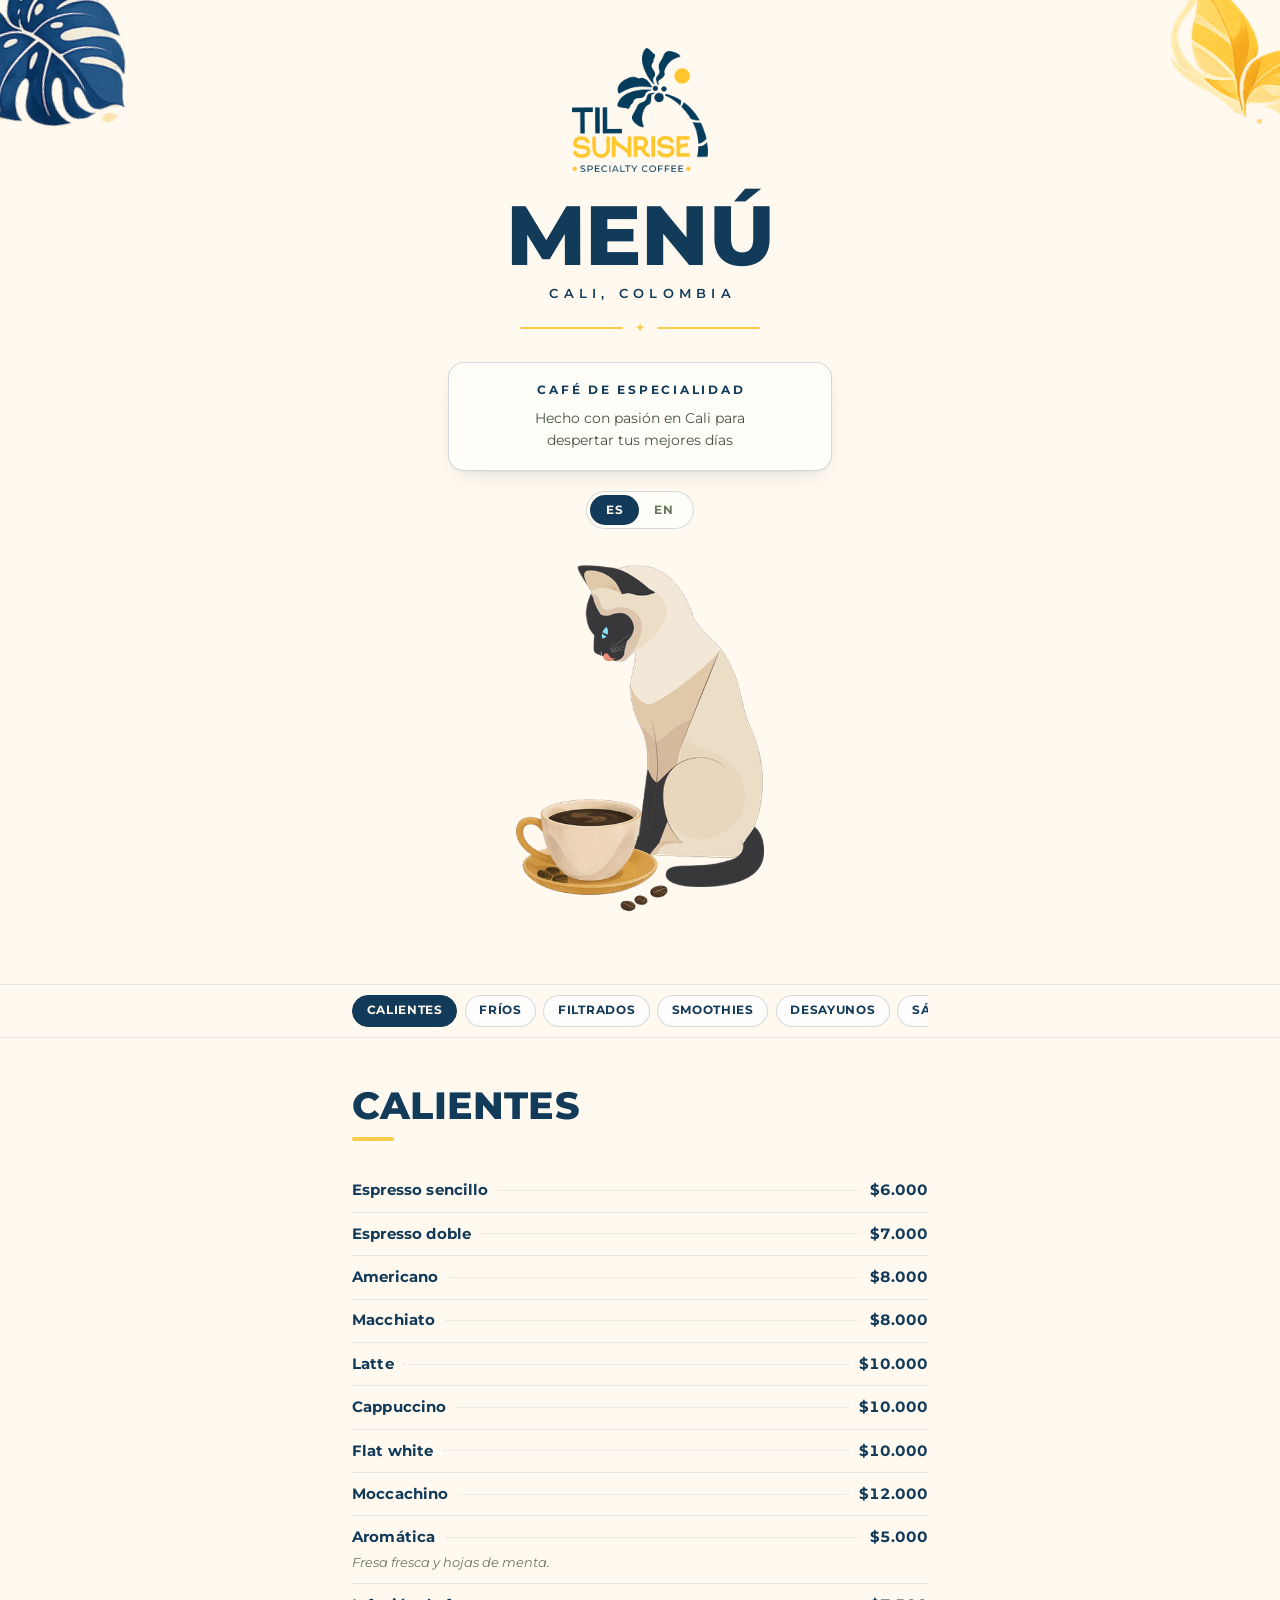
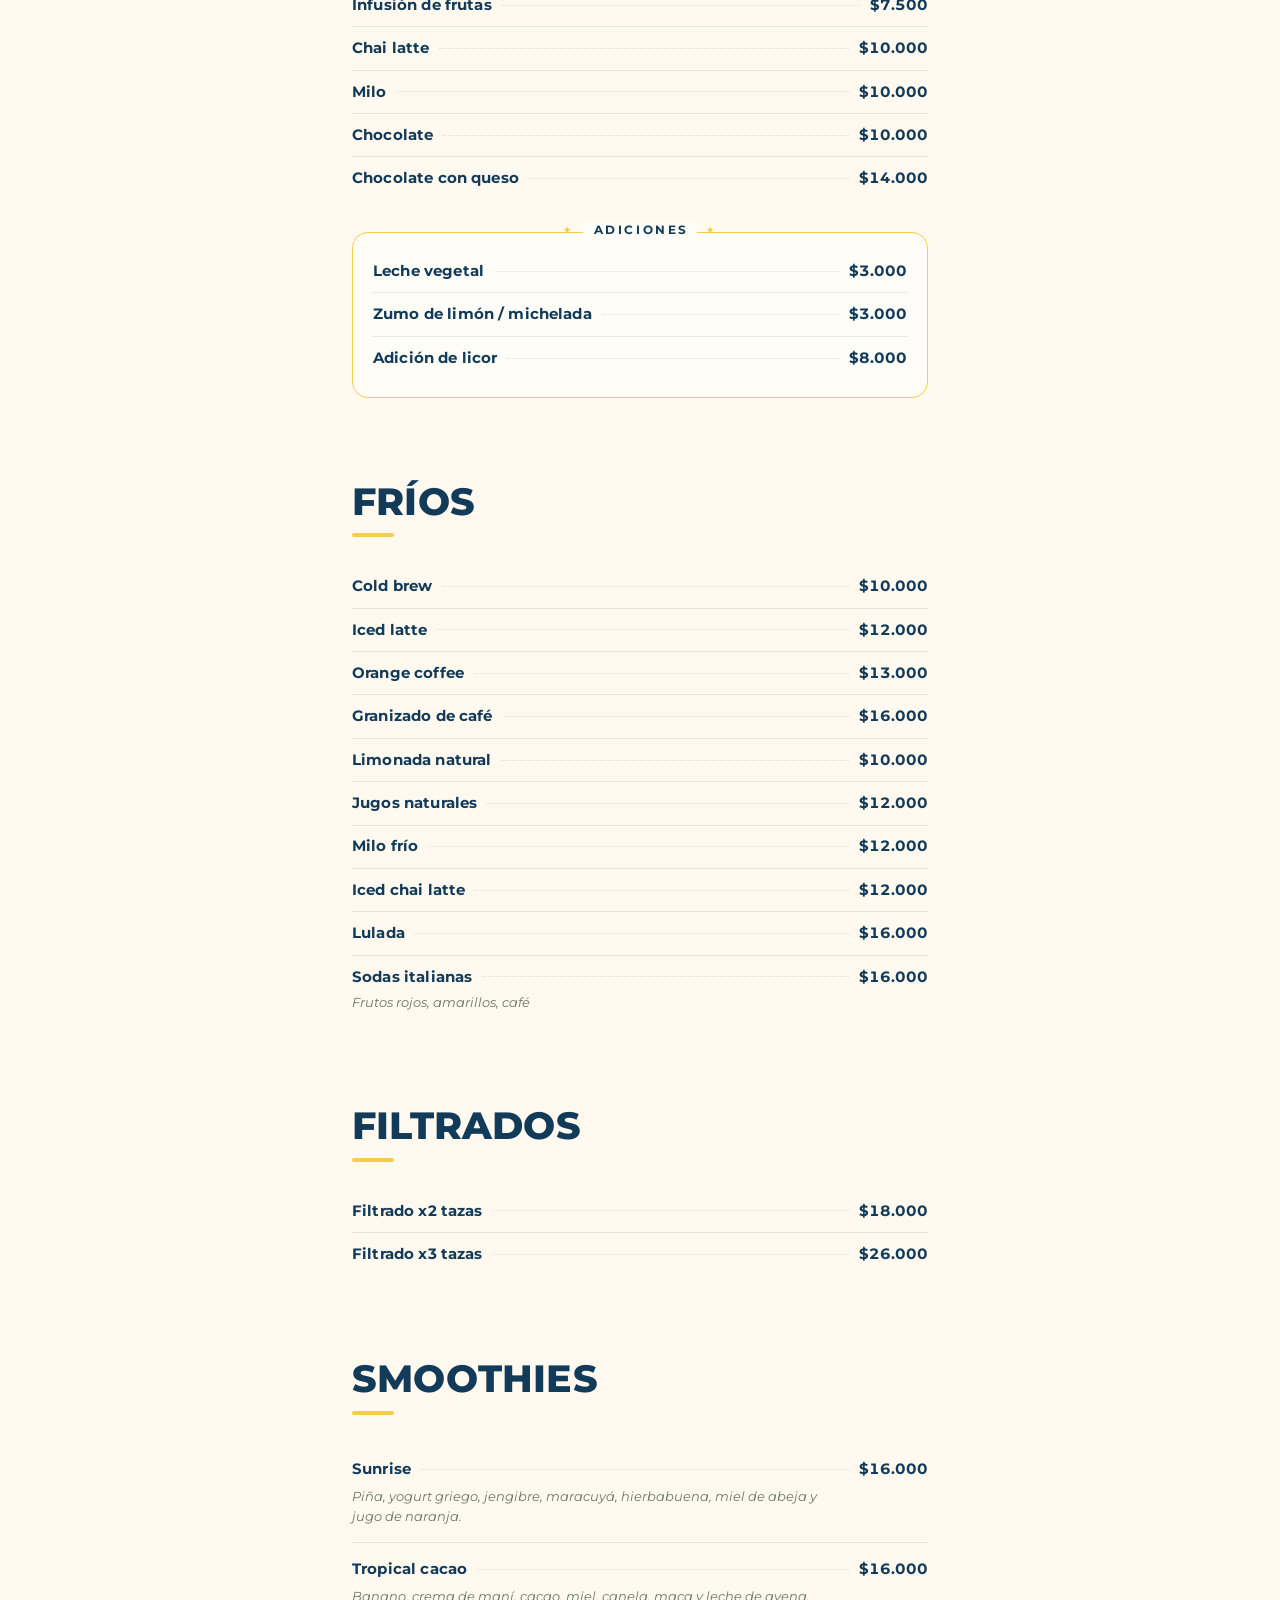
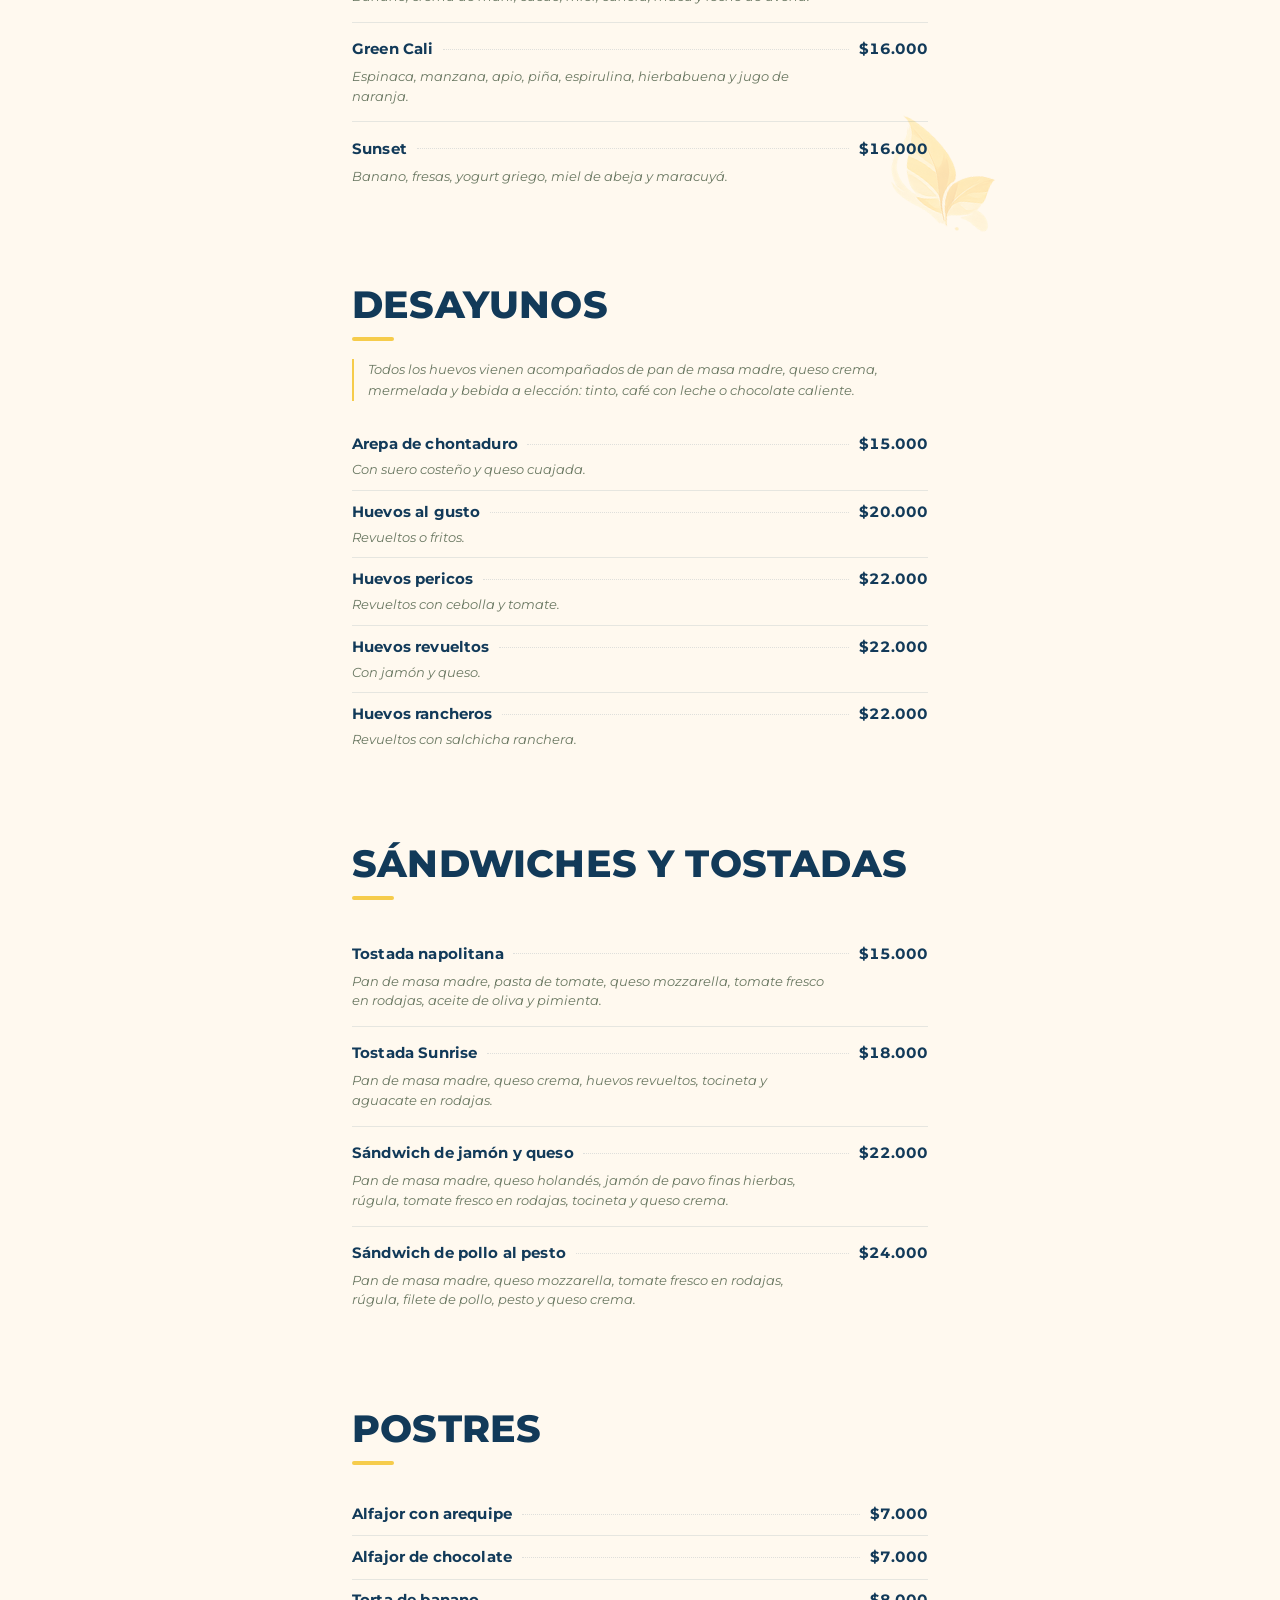
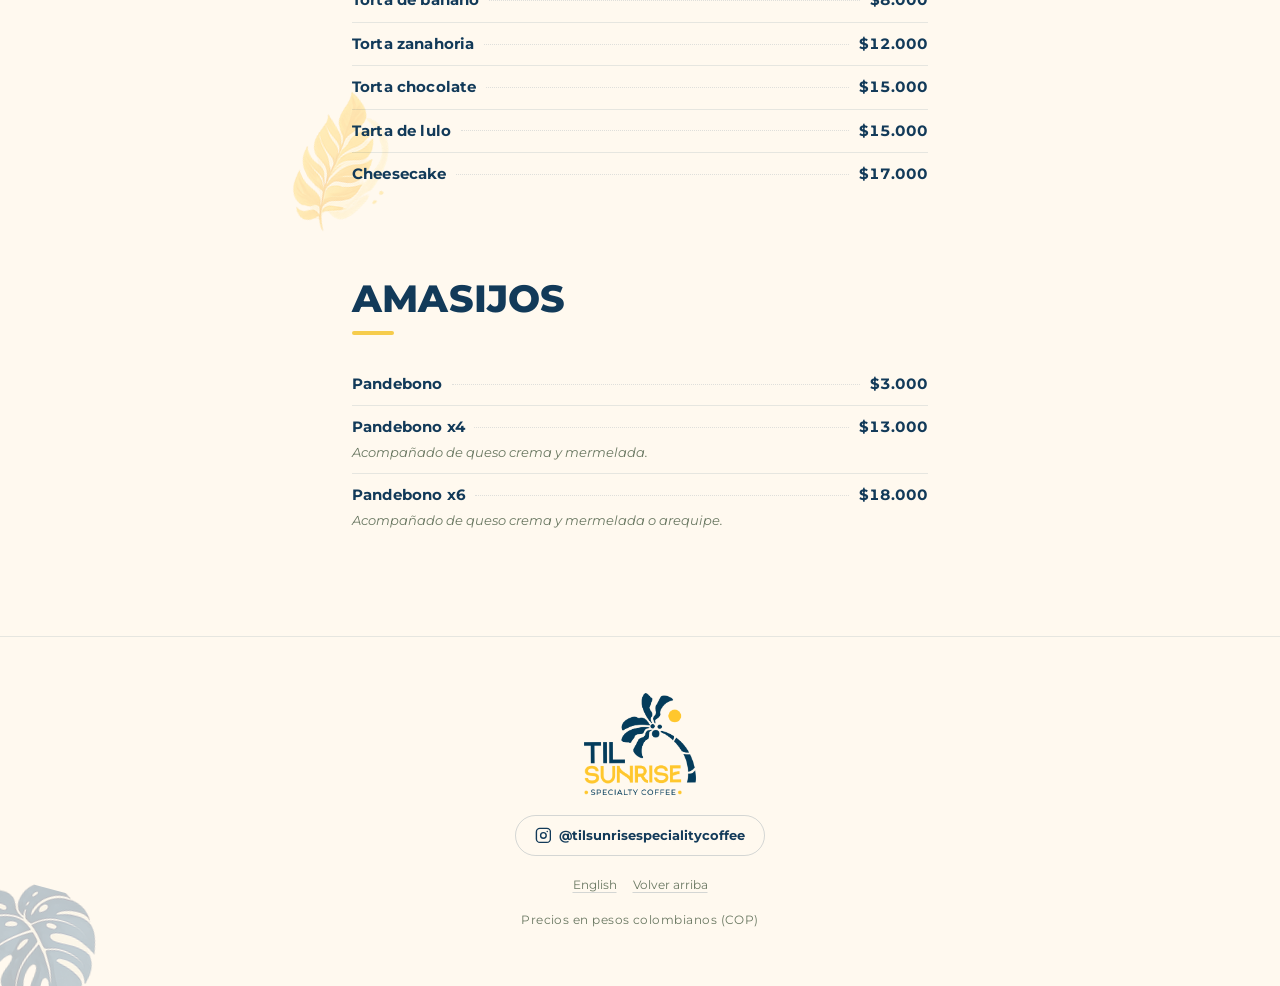
==== commit 27f30a2e: "feat: cuadrar la carta web con la carta impresa v6 La dueña mandó la versión 6 de la carta diseñada." ====
--- a/index.html
+++ b/index.html
@@ -31,7 +31,7 @@
 
 <link rel="preload" href="assets/fonts/montserrat-latin.woff2" as="font" type="font/woff2" crossorigin>
 <link rel="stylesheet" href="assets/menu.css">
-<script type="application/ld+json">{"@context":"https://schema.org","@type":"CafeOrCoffeeShop","name":"Til Sunrise Specialty Coffee","servesCuisine":"Coffee","address":{"@type":"PostalAddress","addressLocality":"Cali","addressCountry":"CO"},"sameAs":["https://www.instagram.com/tilsunrisespecialitycoffee/"],"hasMenu":{"@type":"Menu","inLanguage":"es","hasMenuSection":[{"@type":"MenuSection","name":"Calientes","hasMenuItem":[{"@type":"MenuItem","name":"Espresso sencillo","offers":{"@type":"Offer","price":"6000","priceCurrency":"COP"}},{"@type":"MenuItem","name":"Espresso doble","offers":{"@type":"Offer","price":"7000","priceCurrency":"COP"}},{"@type":"MenuItem","name":"Americano","offers":{"@type":"Offer","price":"8000","priceCurrency":"COP"}},{"@type":"MenuItem","name":"Cappuccino","offers":{"@type":"Offer","price":"10000","priceCurrency":"COP"}},{"@type":"MenuItem","name":"Cappuccino vainilla","offers":{"@type":"Offer","price":"11000","priceCurrency":"COP"}},{"@type":"MenuItem","name":"Latte","offers":{"@type":"Offer","price":"10000","priceCurrency":"COP"}},{"@type":"MenuItem","name":"Flat white","offers":{"@type":"Offer","price":"10000","priceCurrency":"COP"}},{"@type":"MenuItem","name":"Macchiato","offers":{"@type":"Offer","price":"8000","priceCurrency":"COP"}},{"@type":"MenuItem","name":"Moccachino","offers":{"@type":"Offer","price":"12000","priceCurrency":"COP"}},{"@type":"MenuItem","name":"Chai latte","offers":{"@type":"Offer","price":"10000","priceCurrency":"COP"}},{"@type":"MenuItem","name":"Milo","offers":{"@type":"Offer","price":"10000","priceCurrency":"COP"}},{"@type":"MenuItem","name":"Chocolate","offers":{"@type":"Offer","price":"10000","priceCurrency":"COP"}},{"@type":"MenuItem","name":"Chocolate con queso","offers":{"@type":"Offer","price":"14000","priceCurrency":"COP"}},{"@type":"MenuItem","name":"Aromática","offers":{"@type":"Offer","price":"5000","priceCurrency":"COP"}},{"@type":"MenuItem","name":"Infusión de frutas","description":"Aromática a elección, fresa fresca y hojas de menta.","offers":{"@type":"Offer","price":"7500","priceCurrency":"COP"}}]},{"@type":"MenuSection","name":"Fríos","hasMenuItem":[{"@type":"MenuItem","name":"Iced latte","offers":{"@type":"Offer","price":"12000","priceCurrency":"COP"}},{"@type":"MenuItem","name":"Cold brew","offers":{"@type":"Offer","price":"10000","priceCurrency":"COP"}},{"@type":"MenuItem","name":"Orange coffee","offers":{"@type":"Offer","price":"12000","priceCurrency":"COP"}},{"@type":"MenuItem","name":"Granizado de café","offers":{"@type":"Offer","price":"16000","priceCurrency":"COP"}},{"@type":"MenuItem","name":"Malteada de café","offers":{"@type":"Offer","price":"18000","priceCurrency":"COP"}},{"@type":"MenuItem","name":"Milo frío","offers":{"@type":"Offer","price":"12000","priceCurrency":"COP"}},{"@type":"MenuItem","name":"Iced chai latte","offers":{"@type":"Offer","price":"12000","priceCurrency":"COP"}},{"@type":"MenuItem","name":"Jugos naturales","offers":{"@type":"Offer","price":"12000","priceCurrency":"COP"}},{"@type":"MenuItem","name":"Limonada natural","offers":{"@type":"Offer","price":"10000","priceCurrency":"COP"}},{"@type":"MenuItem","name":"Lulada","offers":{"@type":"Offer","price":"16000","priceCurrency":"COP"}},{"@type":"MenuItem","name":"Sodas italianas","description":"Frutos rojos, amarillos, café","offers":{"@type":"Offer","price":"16000","priceCurrency":"COP"}}]},{"@type":"MenuSection","name":"Filtrados","hasMenuItem":[{"@type":"MenuItem","name":"Filtrado x2 tazas","offers":{"@type":"Offer","price":"18000","priceCurrency":"COP"}},{"@type":"MenuItem","name":"Filtrado x3 tazas","offers":{"@type":"Offer","price":"26000","priceCurrency":"COP"}}]},{"@type":"MenuSection","name":"Smoothies","hasMenuItem":[{"@type":"MenuItem","name":"Sunrise","description":"Piña, yogurt griego, jengibre, maracuyá, hierbabuena, miel de abeja y jugo de naranja.","offers":{"@type":"Offer","price":"16000","priceCurrency":"COP"}},{"@type":"MenuItem","name":"Tropical cacao","description":"Banano, crema de maní, cacao, miel, canela, maca y leche de avena.","offers":{"@type":"Offer","price":"16000","priceCurrency":"COP"}},{"@type":"MenuItem","name":"Green Cali","description":"Espinaca, manzana, apio, piña, espirulina, hierbabuena y jugo de naranja.","offers":{"@type":"Offer","price":"16000","priceCurrency":"COP"}},{"@type":"MenuItem","name":"Sunset","description":"Banano, fresas, yogurt griego, miel de abeja y maracuyá.","offers":{"@type":"Offer","price":"16000","priceCurrency":"COP"}}]},{"@type":"MenuSection","name":"Desayunos","description":"Todos los huevos vienen acompañados de pan de masa madre, queso crema, mermelada y bebida a elección: tinto, café con leche o chocolate caliente.","hasMenuItem":[{"@type":"MenuItem","name":"Huevos al gusto","description":"Revueltos o fritos.","offers":{"@type":"Offer","price":"20000","priceCurrency":"COP"}},{"@type":"MenuItem","name":"Huevos pericos","description":"Revueltos con cebolla y tomate.","offers":{"@type":"Offer","price":"22000","priceCurrency":"COP"}},{"@type":"MenuItem","name":"Huevos revueltos","description":"Con jamón y queso.","offers":{"@type":"Offer","price":"22000","priceCurrency":"COP"}},{"@type":"MenuItem","name":"Huevos rancheros","description":"Revueltos con salchicha ranchera.","offers":{"@type":"Offer","price":"22000","priceCurrency":"COP"}}]},{"@type":"MenuSection","name":"Sándwiches y tostadas","hasMenuItem":[{"@type":"MenuItem","name":"Sándwich de pollo al pesto","description":"Pan de masa madre, queso mozzarella, tomate fresco en rodajas, rúgula, filete de pollo, pesto y queso crema.","offers":{"@type":"Offer","price":"24000","priceCurrency":"COP"}},{"@type":"MenuItem","name":"Sándwich de jamón y queso","description":"Pan de masa madre, queso holandés, jamón de pavo finas hierbas, rúgula, tomate fresco en rodajas, tocineta y queso crema.","offers":{"@type":"Offer","price":"22000","priceCurrency":"COP"}},{"@type":"MenuItem","name":"Tostada Sunrise","description":"Pan de masa madre, queso crema, huevos revueltos, tocineta y aguacate en rodajas.","offers":{"@type":"Offer","price":"18000","priceCurrency":"COP"}},{"@type":"MenuItem","name":"Tostada napolitana","description":"Pan de masa madre, pasta de tomate, queso mozzarella, tomate fresco en rodajas, aceite de oliva y pimienta.","offers":{"@type":"Offer","price":"15000","priceCurrency":"COP"}}]},{"@type":"MenuSection","name":"Amasijos","hasMenuItem":[{"@type":"MenuItem","name":"Arepa de chontaduro","description":"Con suero costeño y queso cuajada.","offers":{"@type":"Offer","price":"15000","priceCurrency":"COP"}},{"@type":"MenuItem","name":"Arepa de chontaduro","description":"Acompañado de queso crema y mermelada o arequipe.","offers":{"@type":"Offer","price":"18000","priceCurrency":"COP"}},{"@type":"MenuItem","name":"Pandebono","offers":{"@type":"Offer","price":"3000","priceCurrency":"COP"}},{"@type":"MenuItem","name":"Pandebono x4","description":"Acompañado de queso crema y mermelada.","offers":{"@type":"Offer","price":"13000","priceCurrency":"COP"}},{"@type":"MenuItem","name":"Pandebono x6","description":"Acompañado de queso crema y mermelada o arequipe.","offers":{"@type":"Offer","price":"18000","priceCurrency":"COP"}}]},{"@type":"MenuSection","name":"Postres","hasMenuItem":[{"@type":"MenuItem","name":"Cheesecake","offers":{"@type":"Offer","price":"17000","priceCurrency":"COP"}},{"@type":"MenuItem","name":"Tarta de lulo","offers":{"@type":"Offer","price":"15000","priceCurrency":"COP"}},{"@type":"MenuItem","name":"Torta chocolate","offers":{"@type":"Offer","price":"15000","priceCurrency":"COP"}},{"@type":"MenuItem","name":"Torta zanahoria","offers":{"@type":"Offer","price":"12000","priceCurrency":"COP"}},{"@type":"MenuItem","name":"Alfajor con arequipe","offers":{"@type":"Offer","price":"5000","priceCurrency":"COP"}},{"@type":"MenuItem","name":"Alfajor de chocolate","offers":{"@type":"Offer","price":"7000","priceCurrency":"COP"}},{"@type":"MenuItem","name":"Torta de banano","offers":{"@type":"Offer","price":"8000","priceCurrency":"COP"}}]}]}}</script>
+<script type="application/ld+json">{"@context":"https://schema.org","@type":"CafeOrCoffeeShop","name":"Til Sunrise Specialty Coffee","servesCuisine":"Coffee","address":{"@type":"PostalAddress","addressLocality":"Cali","addressCountry":"CO"},"sameAs":["https://www.instagram.com/tilsunrisespecialitycoffee/"],"hasMenu":{"@type":"Menu","inLanguage":"es","hasMenuSection":[{"@type":"MenuSection","name":"Calientes","hasMenuItem":[{"@type":"MenuItem","name":"Espresso sencillo","offers":{"@type":"Offer","price":"6000","priceCurrency":"COP"}},{"@type":"MenuItem","name":"Espresso doble","offers":{"@type":"Offer","price":"7000","priceCurrency":"COP"}},{"@type":"MenuItem","name":"Americano","offers":{"@type":"Offer","price":"8000","priceCurrency":"COP"}},{"@type":"MenuItem","name":"Macchiato","offers":{"@type":"Offer","price":"8000","priceCurrency":"COP"}},{"@type":"MenuItem","name":"Latte","offers":{"@type":"Offer","price":"10000","priceCurrency":"COP"}},{"@type":"MenuItem","name":"Cappuccino","offers":{"@type":"Offer","price":"10000","priceCurrency":"COP"}},{"@type":"MenuItem","name":"Flat white","offers":{"@type":"Offer","price":"10000","priceCurrency":"COP"}},{"@type":"MenuItem","name":"Moccachino","offers":{"@type":"Offer","price":"12000","priceCurrency":"COP"}},{"@type":"MenuItem","name":"Aromática","description":"Fresa fresca y hojas de menta.","offers":{"@type":"Offer","price":"5000","priceCurrency":"COP"}},{"@type":"MenuItem","name":"Infusión de frutas","offers":{"@type":"Offer","price":"7500","priceCurrency":"COP"}},{"@type":"MenuItem","name":"Chai latte","offers":{"@type":"Offer","price":"10000","priceCurrency":"COP"}},{"@type":"MenuItem","name":"Milo","offers":{"@type":"Offer","price":"10000","priceCurrency":"COP"}},{"@type":"MenuItem","name":"Chocolate","offers":{"@type":"Offer","price":"10000","priceCurrency":"COP"}},{"@type":"MenuItem","name":"Chocolate con queso","offers":{"@type":"Offer","price":"14000","priceCurrency":"COP"}}]},{"@type":"MenuSection","name":"Fríos","hasMenuItem":[{"@type":"MenuItem","name":"Cold brew","offers":{"@type":"Offer","price":"10000","priceCurrency":"COP"}},{"@type":"MenuItem","name":"Iced latte","offers":{"@type":"Offer","price":"12000","priceCurrency":"COP"}},{"@type":"MenuItem","name":"Orange coffee","offers":{"@type":"Offer","price":"13000","priceCurrency":"COP"}},{"@type":"MenuItem","name":"Granizado de café","offers":{"@type":"Offer","price":"16000","priceCurrency":"COP"}},{"@type":"MenuItem","name":"Limonada natural","offers":{"@type":"Offer","price":"10000","priceCurrency":"COP"}},{"@type":"MenuItem","name":"Jugos naturales","offers":{"@type":"Offer","price":"12000","priceCurrency":"COP"}},{"@type":"MenuItem","name":"Milo frío","offers":{"@type":"Offer","price":"12000","priceCurrency":"COP"}},{"@type":"MenuItem","name":"Iced chai latte","offers":{"@type":"Offer","price":"12000","priceCurrency":"COP"}},{"@type":"MenuItem","name":"Lulada","offers":{"@type":"Offer","price":"16000","priceCurrency":"COP"}},{"@type":"MenuItem","name":"Sodas italianas","description":"Frutos rojos, amarillos, café","offers":{"@type":"Offer","price":"16000","priceCurrency":"COP"}}]},{"@type":"MenuSection","name":"Filtrados","hasMenuItem":[{"@type":"MenuItem","name":"Filtrado x2 tazas","offers":{"@type":"Offer","price":"18000","priceCurrency":"COP"}},{"@type":"MenuItem","name":"Filtrado x3 tazas","offers":{"@type":"Offer","price":"26000","priceCurrency":"COP"}}]},{"@type":"MenuSection","name":"Smoothies","hasMenuItem":[{"@type":"MenuItem","name":"Sunrise","description":"Piña, yogurt griego, jengibre, maracuyá, hierbabuena, miel de abeja y jugo de naranja.","offers":{"@type":"Offer","price":"16000","priceCurrency":"COP"}},{"@type":"MenuItem","name":"Tropical cacao","description":"Banano, crema de maní, cacao, miel, canela, maca y leche de avena.","offers":{"@type":"Offer","price":"16000","priceCurrency":"COP"}},{"@type":"MenuItem","name":"Green Cali","description":"Espinaca, manzana, apio, piña, espirulina, hierbabuena y jugo de naranja.","offers":{"@type":"Offer","price":"16000","priceCurrency":"COP"}},{"@type":"MenuItem","name":"Sunset","description":"Banano, fresas, yogurt griego, miel de abeja y maracuyá.","offers":{"@type":"Offer","price":"16000","priceCurrency":"COP"}}]},{"@type":"MenuSection","name":"Desayunos","description":"Todos los huevos vienen acompañados de pan de masa madre, queso crema, mermelada y bebida a elección: tinto, café con leche o chocolate caliente.","hasMenuItem":[{"@type":"MenuItem","name":"Arepa de chontaduro","description":"Con suero costeño y queso cuajada.","offers":{"@type":"Offer","price":"15000","priceCurrency":"COP"}},{"@type":"MenuItem","name":"Huevos al gusto","description":"Revueltos o fritos.","offers":{"@type":"Offer","price":"20000","priceCurrency":"COP"}},{"@type":"MenuItem","name":"Huevos pericos","description":"Revueltos con cebolla y tomate.","offers":{"@type":"Offer","price":"22000","priceCurrency":"COP"}},{"@type":"MenuItem","name":"Huevos revueltos","description":"Con jamón y queso.","offers":{"@type":"Offer","price":"22000","priceCurrency":"COP"}},{"@type":"MenuItem","name":"Huevos rancheros","description":"Revueltos con salchicha ranchera.","offers":{"@type":"Offer","price":"22000","priceCurrency":"COP"}}]},{"@type":"MenuSection","name":"Sándwiches y tostadas","hasMenuItem":[{"@type":"MenuItem","name":"Tostada napolitana","description":"Pan de masa madre, pasta de tomate, queso mozzarella, tomate fresco en rodajas, aceite de oliva y pimienta.","offers":{"@type":"Offer","price":"15000","priceCurrency":"COP"}},{"@type":"MenuItem","name":"Tostada Sunrise","description":"Pan de masa madre, queso crema, huevos revueltos, tocineta y aguacate en rodajas.","offers":{"@type":"Offer","price":"18000","priceCurrency":"COP"}},{"@type":"MenuItem","name":"Sándwich de jamón y queso","description":"Pan de masa madre, queso holandés, jamón de pavo finas hierbas, rúgula, tomate fresco en rodajas, tocineta y queso crema.","offers":{"@type":"Offer","price":"22000","priceCurrency":"COP"}},{"@type":"MenuItem","name":"Sándwich de pollo al pesto","description":"Pan de masa madre, queso mozzarella, tomate fresco en rodajas, rúgula, filete de pollo, pesto y queso crema.","offers":{"@type":"Offer","price":"24000","priceCurrency":"COP"}}]},{"@type":"MenuSection","name":"Postres","hasMenuItem":[{"@type":"MenuItem","name":"Alfajor con arequipe","offers":{"@type":"Offer","price":"7000","priceCurrency":"COP"}},{"@type":"MenuItem","name":"Alfajor de chocolate","offers":{"@type":"Offer","price":"7000","priceCurrency":"COP"}},{"@type":"MenuItem","name":"Torta de banano","offers":{"@type":"Offer","price":"8000","priceCurrency":"COP"}},{"@type":"MenuItem","name":"Torta zanahoria","offers":{"@type":"Offer","price":"12000","priceCurrency":"COP"}},{"@type":"MenuItem","name":"Torta chocolate","offers":{"@type":"Offer","price":"15000","priceCurrency":"COP"}},{"@type":"MenuItem","name":"Tarta de lulo","offers":{"@type":"Offer","price":"15000","priceCurrency":"COP"}},{"@type":"MenuItem","name":"Cheesecake","offers":{"@type":"Offer","price":"17000","priceCurrency":"COP"}}]},{"@type":"MenuSection","name":"Amasijos","hasMenuItem":[{"@type":"MenuItem","name":"Pandebono","offers":{"@type":"Offer","price":"3000","priceCurrency":"COP"}},{"@type":"MenuItem","name":"Pandebono x4","description":"Acompañado de queso crema y mermelada.","offers":{"@type":"Offer","price":"13000","priceCurrency":"COP"}},{"@type":"MenuItem","name":"Pandebono x6","description":"Acompañado de queso crema y mermelada o arequipe.","offers":{"@type":"Offer","price":"18000","priceCurrency":"COP"}}]}]}}</script>
 </head>
 <body>
 <a class="skip" href="#menu">Ir al menú</a>
@@ -79,8 +79,8 @@
             <a href="#smoothies">Smoothies</a>
             <a href="#desayunos">Desayunos</a>
             <a href="#sandwiches">Sándwiches y tostadas</a>
+            <a href="#postres">Postres</a>
             <a href="#amasijos">Amasijos</a>
-            <a href="#postres">Postres</a>
     </div>
   </div>
 </nav>
@@ -116,6 +116,20 @@
         </li>
         <li class="item">
           <p class="item__row">
+            <span class="item__name">Macchiato</span>
+            <span class="item__leader" aria-hidden="true"></span>
+            <span class="item__price">$8.000</span>
+          </p>
+        </li>
+        <li class="item">
+          <p class="item__row">
+            <span class="item__name">Latte</span>
+            <span class="item__leader" aria-hidden="true"></span>
+            <span class="item__price">$10.000</span>
+          </p>
+        </li>
+        <li class="item">
+          <p class="item__row">
             <span class="item__name">Cappuccino</span>
             <span class="item__leader" aria-hidden="true"></span>
             <span class="item__price">$10.000</span>
@@ -123,20 +137,6 @@
         </li>
         <li class="item">
           <p class="item__row">
-            <span class="item__name">Cappuccino vainilla</span>
-            <span class="item__leader" aria-hidden="true"></span>
-            <span class="item__price">$11.000</span>
-          </p>
-        </li>
-        <li class="item">
-          <p class="item__row">
-            <span class="item__name">Latte</span>
-            <span class="item__leader" aria-hidden="true"></span>
-            <span class="item__price">$10.000</span>
-          </p>
-        </li>
-        <li class="item">
-          <p class="item__row">
             <span class="item__name">Flat white</span>
             <span class="item__leader" aria-hidden="true"></span>
             <span class="item__price">$10.000</span>
@@ -144,13 +144,6 @@
         </li>
         <li class="item">
           <p class="item__row">
-            <span class="item__name">Macchiato</span>
-            <span class="item__leader" aria-hidden="true"></span>
-            <span class="item__price">$8.000</span>
-          </p>
-        </li>
-        <li class="item">
-          <p class="item__row">
             <span class="item__name">Moccachino</span>
             <span class="item__leader" aria-hidden="true"></span>
             <span class="item__price">$12.000</span>
@@ -158,6 +151,21 @@
         </li>
         <li class="item">
           <p class="item__row">
+            <span class="item__name">Aromática</span>
+            <span class="item__leader" aria-hidden="true"></span>
+            <span class="item__price">$5.000</span>
+          </p>
+          <p class="item__desc">Fresa fresca y hojas de menta.</p>
+        </li>
+        <li class="item">
+          <p class="item__row">
+            <span class="item__name">Infusión de frutas</span>
+            <span class="item__leader" aria-hidden="true"></span>
+            <span class="item__price">$7.500</span>
+          </p>
+        </li>
+        <li class="item">
+          <p class="item__row">
             <span class="item__name">Chai latte</span>
             <span class="item__leader" aria-hidden="true"></span>
             <span class="item__price">$10.000</span>
@@ -183,21 +191,6 @@
             <span class="item__leader" aria-hidden="true"></span>
             <span class="item__price">$14.000</span>
           </p>
-        </li>
-        <li class="item">
-          <p class="item__row">
-            <span class="item__name">Aromática</span>
-            <span class="item__leader" aria-hidden="true"></span>
-            <span class="item__price">$5.000</span>
-          </p>
-        </li>
-        <li class="item">
-          <p class="item__row">
-            <span class="item__name">Infusión de frutas</span>
-            <span class="item__leader" aria-hidden="true"></span>
-            <span class="item__price">$7.500</span>
-          </p>
-          <p class="item__desc">Aromática a elección, fresa fresca y hojas de menta.</p>
         </li>
         </ul>
         <div class="box">
@@ -205,7 +198,7 @@
           <ul class="items">
         <li class="item">
           <p class="item__row">
-            <span class="item__name">Leche de avena</span>
+            <span class="item__name">Leche vegetal</span>
             <span class="item__leader" aria-hidden="true"></span>
             <span class="item__price">$3.000</span>
           </p>
@@ -235,6 +228,13 @@
         <ul class="items">
         <li class="item">
           <p class="item__row">
+            <span class="item__name">Cold brew</span>
+            <span class="item__leader" aria-hidden="true"></span>
+            <span class="item__price">$10.000</span>
+          </p>
+        </li>
+        <li class="item">
+          <p class="item__row">
             <span class="item__name">Iced latte</span>
             <span class="item__leader" aria-hidden="true"></span>
             <span class="item__price">$12.000</span>
@@ -242,34 +242,34 @@
         </li>
         <li class="item">
           <p class="item__row">
-            <span class="item__name">Cold brew</span>
-            <span class="item__leader" aria-hidden="true"></span>
-            <span class="item__price">$10.000</span>
-          </p>
-        </li>
-        <li class="item">
-          <p class="item__row">
             <span class="item__name">Orange coffee</span>
             <span class="item__leader" aria-hidden="true"></span>
+            <span class="item__price">$13.000</span>
+          </p>
+        </li>
+        <li class="item">
+          <p class="item__row">
+            <span class="item__name">Granizado de café</span>
+            <span class="item__leader" aria-hidden="true"></span>
+            <span class="item__price">$16.000</span>
+          </p>
+        </li>
+        <li class="item">
+          <p class="item__row">
+            <span class="item__name">Limonada natural</span>
+            <span class="item__leader" aria-hidden="true"></span>
+            <span class="item__price">$10.000</span>
+          </p>
+        </li>
+        <li class="item">
+          <p class="item__row">
+            <span class="item__name">Jugos naturales</span>
+            <span class="item__leader" aria-hidden="true"></span>
             <span class="item__price">$12.000</span>
           </p>
         </li>
         <li class="item">
           <p class="item__row">
-            <span class="item__name">Granizado de café</span>
-            <span class="item__leader" aria-hidden="true"></span>
-            <span class="item__price">$16.000</span>
-          </p>
-        </li>
-        <li class="item">
-          <p class="item__row">
-            <span class="item__name">Malteada de café</span>
-            <span class="item__leader" aria-hidden="true"></span>
-            <span class="item__price">$18.000</span>
-          </p>
-        </li>
-        <li class="item">
-          <p class="item__row">
             <span class="item__name">Milo frío</span>
             <span class="item__leader" aria-hidden="true"></span>
             <span class="item__price">$12.000</span>
@@ -280,20 +280,6 @@
             <span class="item__name">Iced chai latte</span>
             <span class="item__leader" aria-hidden="true"></span>
             <span class="item__price">$12.000</span>
-          </p>
-        </li>
-        <li class="item">
-          <p class="item__row">
-            <span class="item__name">Jugos naturales</span>
-            <span class="item__leader" aria-hidden="true"></span>
-            <span class="item__price">$12.000</span>
-          </p>
-        </li>
-        <li class="item">
-          <p class="item__row">
-            <span class="item__name">Limonada natural</span>
-            <span class="item__leader" aria-hidden="true"></span>
-            <span class="item__price">$10.000</span>
           </p>
         </li>
         <li class="item">
@@ -385,6 +371,14 @@
         <ul class="items">
         <li class="item">
           <p class="item__row">
+            <span class="item__name">Arepa de chontaduro</span>
+            <span class="item__leader" aria-hidden="true"></span>
+            <span class="item__price">$15.000</span>
+          </p>
+          <p class="item__desc">Con suero costeño y queso cuajada.</p>
+        </li>
+        <li class="item">
+          <p class="item__row">
             <span class="item__name">Huevos al gusto</span>
             <span class="item__leader" aria-hidden="true"></span>
             <span class="item__price">$20.000</span>
@@ -425,82 +419,35 @@
         <ul class="items items--stacked">
         <li class="item">
           <p class="item__row">
+            <span class="item__name">Tostada napolitana</span>
+            <span class="item__leader" aria-hidden="true"></span>
+            <span class="item__price">$15.000</span>
+          </p>
+          <p class="item__desc">Pan de masa madre, pasta de tomate, queso mozzarella, tomate fresco en rodajas, aceite de oliva y pimienta.</p>
+        </li>
+        <li class="item">
+          <p class="item__row">
+            <span class="item__name">Tostada Sunrise</span>
+            <span class="item__leader" aria-hidden="true"></span>
+            <span class="item__price">$18.000</span>
+          </p>
+          <p class="item__desc">Pan de masa madre, queso crema, huevos revueltos, tocineta y aguacate en rodajas.</p>
+        </li>
+        <li class="item">
+          <p class="item__row">
+            <span class="item__name">Sándwich de jamón y queso</span>
+            <span class="item__leader" aria-hidden="true"></span>
+            <span class="item__price">$22.000</span>
+          </p>
+          <p class="item__desc">Pan de masa madre, queso holandés, jamón de pavo finas hierbas, rúgula, tomate fresco en rodajas, tocineta y queso crema.</p>
+        </li>
+        <li class="item">
+          <p class="item__row">
             <span class="item__name">Sándwich de pollo al pesto</span>
             <span class="item__leader" aria-hidden="true"></span>
             <span class="item__price">$24.000</span>
           </p>
           <p class="item__desc">Pan de masa madre, queso mozzarella, tomate fresco en rodajas, rúgula, filete de pollo, pesto y queso crema.</p>
-        </li>
-        <li class="item">
-          <p class="item__row">
-            <span class="item__name">Sándwich de jamón y queso</span>
-            <span class="item__leader" aria-hidden="true"></span>
-            <span class="item__price">$22.000</span>
-          </p>
-          <p class="item__desc">Pan de masa madre, queso holandés, jamón de pavo finas hierbas, rúgula, tomate fresco en rodajas, tocineta y queso crema.</p>
-        </li>
-        <li class="item">
-          <p class="item__row">
-            <span class="item__name">Tostada Sunrise</span>
-            <span class="item__leader" aria-hidden="true"></span>
-            <span class="item__price">$18.000</span>
-          </p>
-          <p class="item__desc">Pan de masa madre, queso crema, huevos revueltos, tocineta y aguacate en rodajas.</p>
-        </li>
-        <li class="item">
-          <p class="item__row">
-            <span class="item__name">Tostada napolitana</span>
-            <span class="item__leader" aria-hidden="true"></span>
-            <span class="item__price">$15.000</span>
-          </p>
-          <p class="item__desc">Pan de masa madre, pasta de tomate, queso mozzarella, tomate fresco en rodajas, aceite de oliva y pimienta.</p>
-        </li>
-        </ul>
-      </section>
-
-      <section class="section" id="amasijos" aria-labelledby="amasijos-title">
-        <div class="section__head">
-          <h2 class="section__title" id="amasijos-title">Amasijos</h2>
-        </div>
-        <ul class="items">
-        <li class="item">
-          <p class="item__row">
-            <span class="item__name">Arepa de chontaduro</span>
-            <span class="item__leader" aria-hidden="true"></span>
-            <span class="item__price">$15.000</span>
-          </p>
-          <p class="item__desc">Con suero costeño y queso cuajada.</p>
-        </li>
-        <li class="item">
-          <p class="item__row">
-            <span class="item__name">Arepa de chontaduro</span>
-            <span class="item__leader" aria-hidden="true"></span>
-            <span class="item__price">$18.000</span>
-          </p>
-          <p class="item__desc">Acompañado de queso crema y mermelada o arequipe.</p>
-        </li>
-        <li class="item">
-          <p class="item__row">
-            <span class="item__name">Pandebono</span>
-            <span class="item__leader" aria-hidden="true"></span>
-            <span class="item__price">$3.000</span>
-          </p>
-        </li>
-        <li class="item">
-          <p class="item__row">
-            <span class="item__name">Pandebono x4</span>
-            <span class="item__leader" aria-hidden="true"></span>
-            <span class="item__price">$13.000</span>
-          </p>
-          <p class="item__desc">Acompañado de queso crema y mermelada.</p>
-        </li>
-        <li class="item">
-          <p class="item__row">
-            <span class="item__name">Pandebono x6</span>
-            <span class="item__leader" aria-hidden="true"></span>
-            <span class="item__price">$18.000</span>
-          </p>
-          <p class="item__desc">Acompañado de queso crema y mermelada o arequipe.</p>
         </li>
         </ul>
       </section>
@@ -513,52 +460,83 @@
         <ul class="items">
         <li class="item">
           <p class="item__row">
+            <span class="item__name">Alfajor con arequipe</span>
+            <span class="item__leader" aria-hidden="true"></span>
+            <span class="item__price">$7.000</span>
+          </p>
+        </li>
+        <li class="item">
+          <p class="item__row">
+            <span class="item__name">Alfajor de chocolate</span>
+            <span class="item__leader" aria-hidden="true"></span>
+            <span class="item__price">$7.000</span>
+          </p>
+        </li>
+        <li class="item">
+          <p class="item__row">
+            <span class="item__name">Torta de banano</span>
+            <span class="item__leader" aria-hidden="true"></span>
+            <span class="item__price">$8.000</span>
+          </p>
+        </li>
+        <li class="item">
+          <p class="item__row">
+            <span class="item__name">Torta zanahoria</span>
+            <span class="item__leader" aria-hidden="true"></span>
+            <span class="item__price">$12.000</span>
+          </p>
+        </li>
+        <li class="item">
+          <p class="item__row">
+            <span class="item__name">Torta chocolate</span>
+            <span class="item__leader" aria-hidden="true"></span>
+            <span class="item__price">$15.000</span>
+          </p>
+        </li>
+        <li class="item">
+          <p class="item__row">
+            <span class="item__name">Tarta de lulo</span>
+            <span class="item__leader" aria-hidden="true"></span>
+            <span class="item__price">$15.000</span>
+          </p>
+        </li>
+        <li class="item">
+          <p class="item__row">
             <span class="item__name">Cheesecake</span>
             <span class="item__leader" aria-hidden="true"></span>
             <span class="item__price">$17.000</span>
           </p>
         </li>
-        <li class="item">
-          <p class="item__row">
-            <span class="item__name">Tarta de lulo</span>
-            <span class="item__leader" aria-hidden="true"></span>
-            <span class="item__price">$15.000</span>
-          </p>
-        </li>
-        <li class="item">
-          <p class="item__row">
-            <span class="item__name">Torta chocolate</span>
-            <span class="item__leader" aria-hidden="true"></span>
-            <span class="item__price">$15.000</span>
-          </p>
-        </li>
-        <li class="item">
-          <p class="item__row">
-            <span class="item__name">Torta zanahoria</span>
-            <span class="item__leader" aria-hidden="true"></span>
-            <span class="item__price">$12.000</span>
-          </p>
-        </li>
-        <li class="item">
-          <p class="item__row">
-            <span class="item__name">Alfajor con arequipe</span>
-            <span class="item__leader" aria-hidden="true"></span>
-            <span class="item__price">$5.000</span>
-          </p>
-        </li>
-        <li class="item">
-          <p class="item__row">
-            <span class="item__name">Alfajor de chocolate</span>
-            <span class="item__leader" aria-hidden="true"></span>
-            <span class="item__price">$7.000</span>
-          </p>
-        </li>
-        <li class="item">
-          <p class="item__row">
-            <span class="item__name">Torta de banano</span>
-            <span class="item__leader" aria-hidden="true"></span>
-            <span class="item__price">$8.000</span>
-          </p>
+        </ul>
+      </section>
+
+      <section class="section" id="amasijos" aria-labelledby="amasijos-title">
+        <div class="section__head">
+          <h2 class="section__title" id="amasijos-title">Amasijos</h2>
+        </div>
+        <ul class="items">
+        <li class="item">
+          <p class="item__row">
+            <span class="item__name">Pandebono</span>
+            <span class="item__leader" aria-hidden="true"></span>
+            <span class="item__price">$3.000</span>
+          </p>
+        </li>
+        <li class="item">
+          <p class="item__row">
+            <span class="item__name">Pandebono x4</span>
+            <span class="item__leader" aria-hidden="true"></span>
+            <span class="item__price">$13.000</span>
+          </p>
+          <p class="item__desc">Acompañado de queso crema y mermelada.</p>
+        </li>
+        <li class="item">
+          <p class="item__row">
+            <span class="item__name">Pandebono x6</span>
+            <span class="item__leader" aria-hidden="true"></span>
+            <span class="item__price">$18.000</span>
+          </p>
+          <p class="item__desc">Acompañado de queso crema y mermelada o arequipe.</p>
         </li>
         </ul>
       </section>
